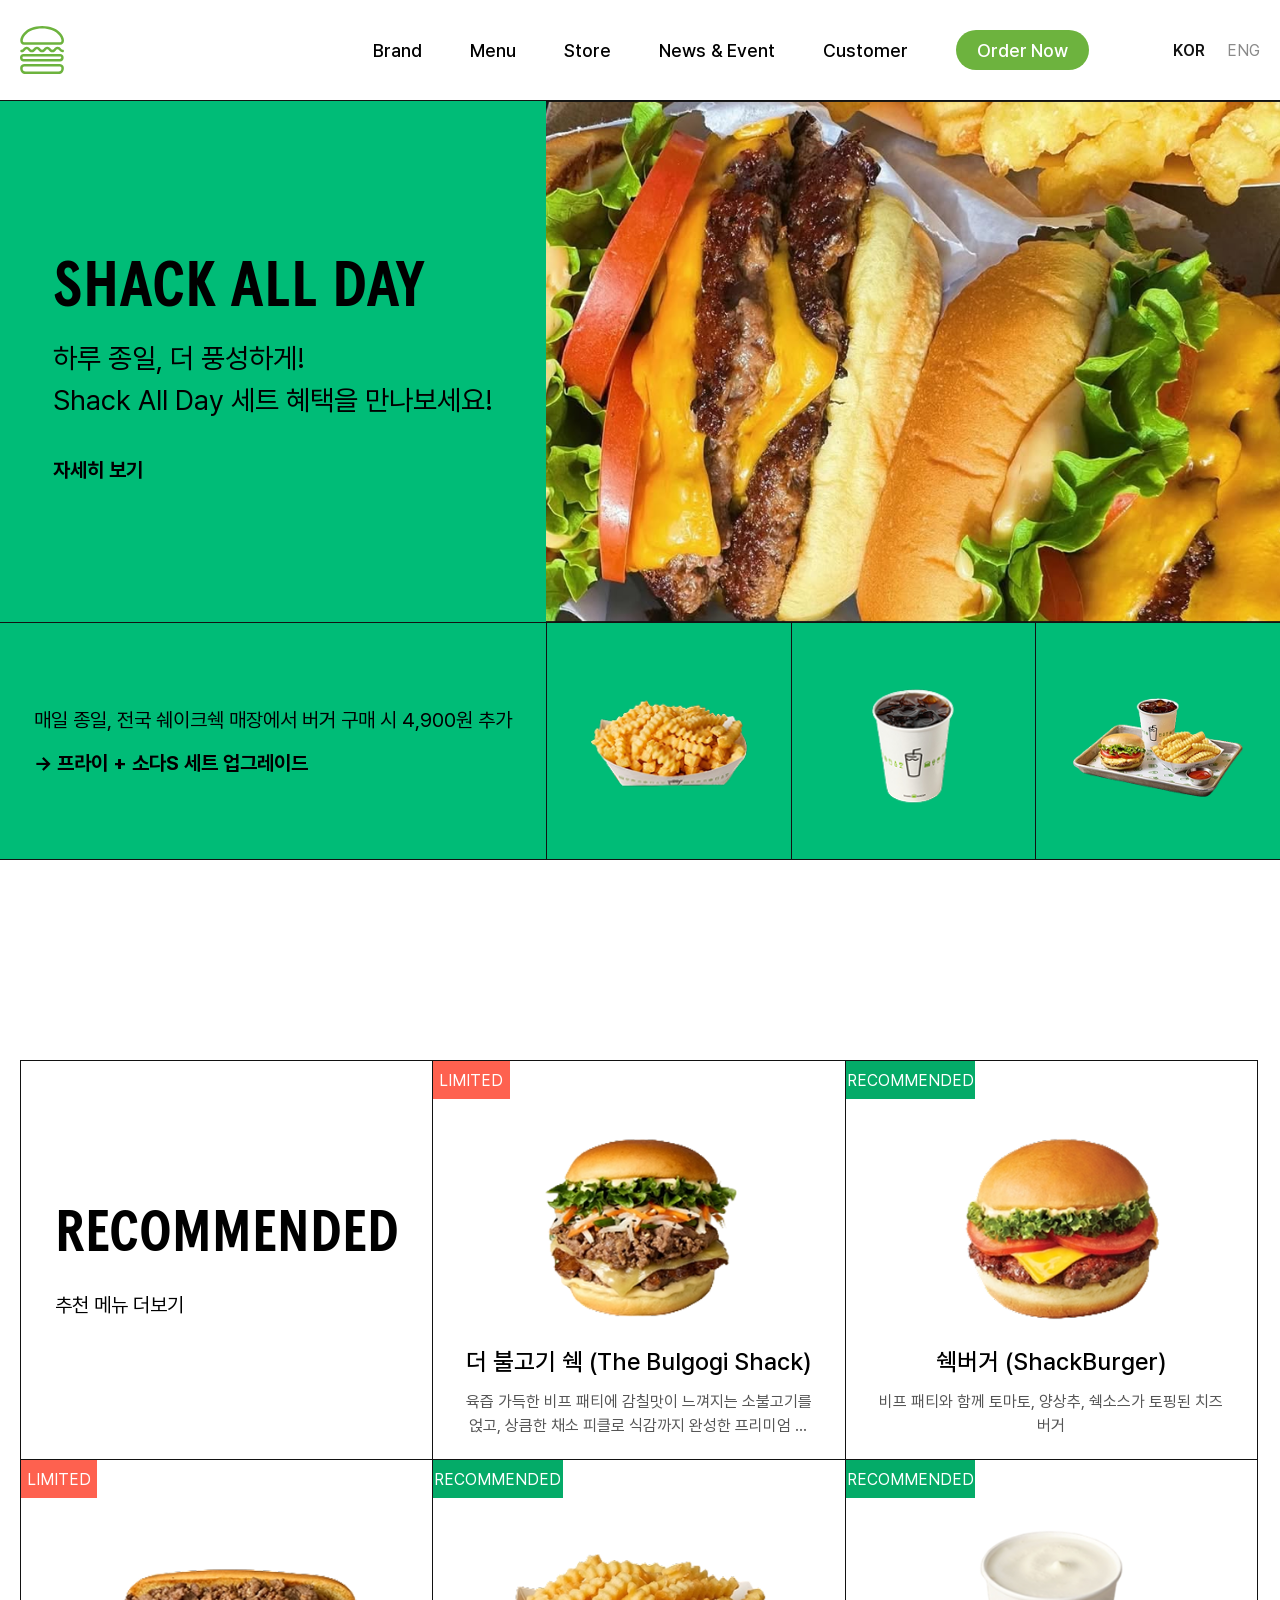
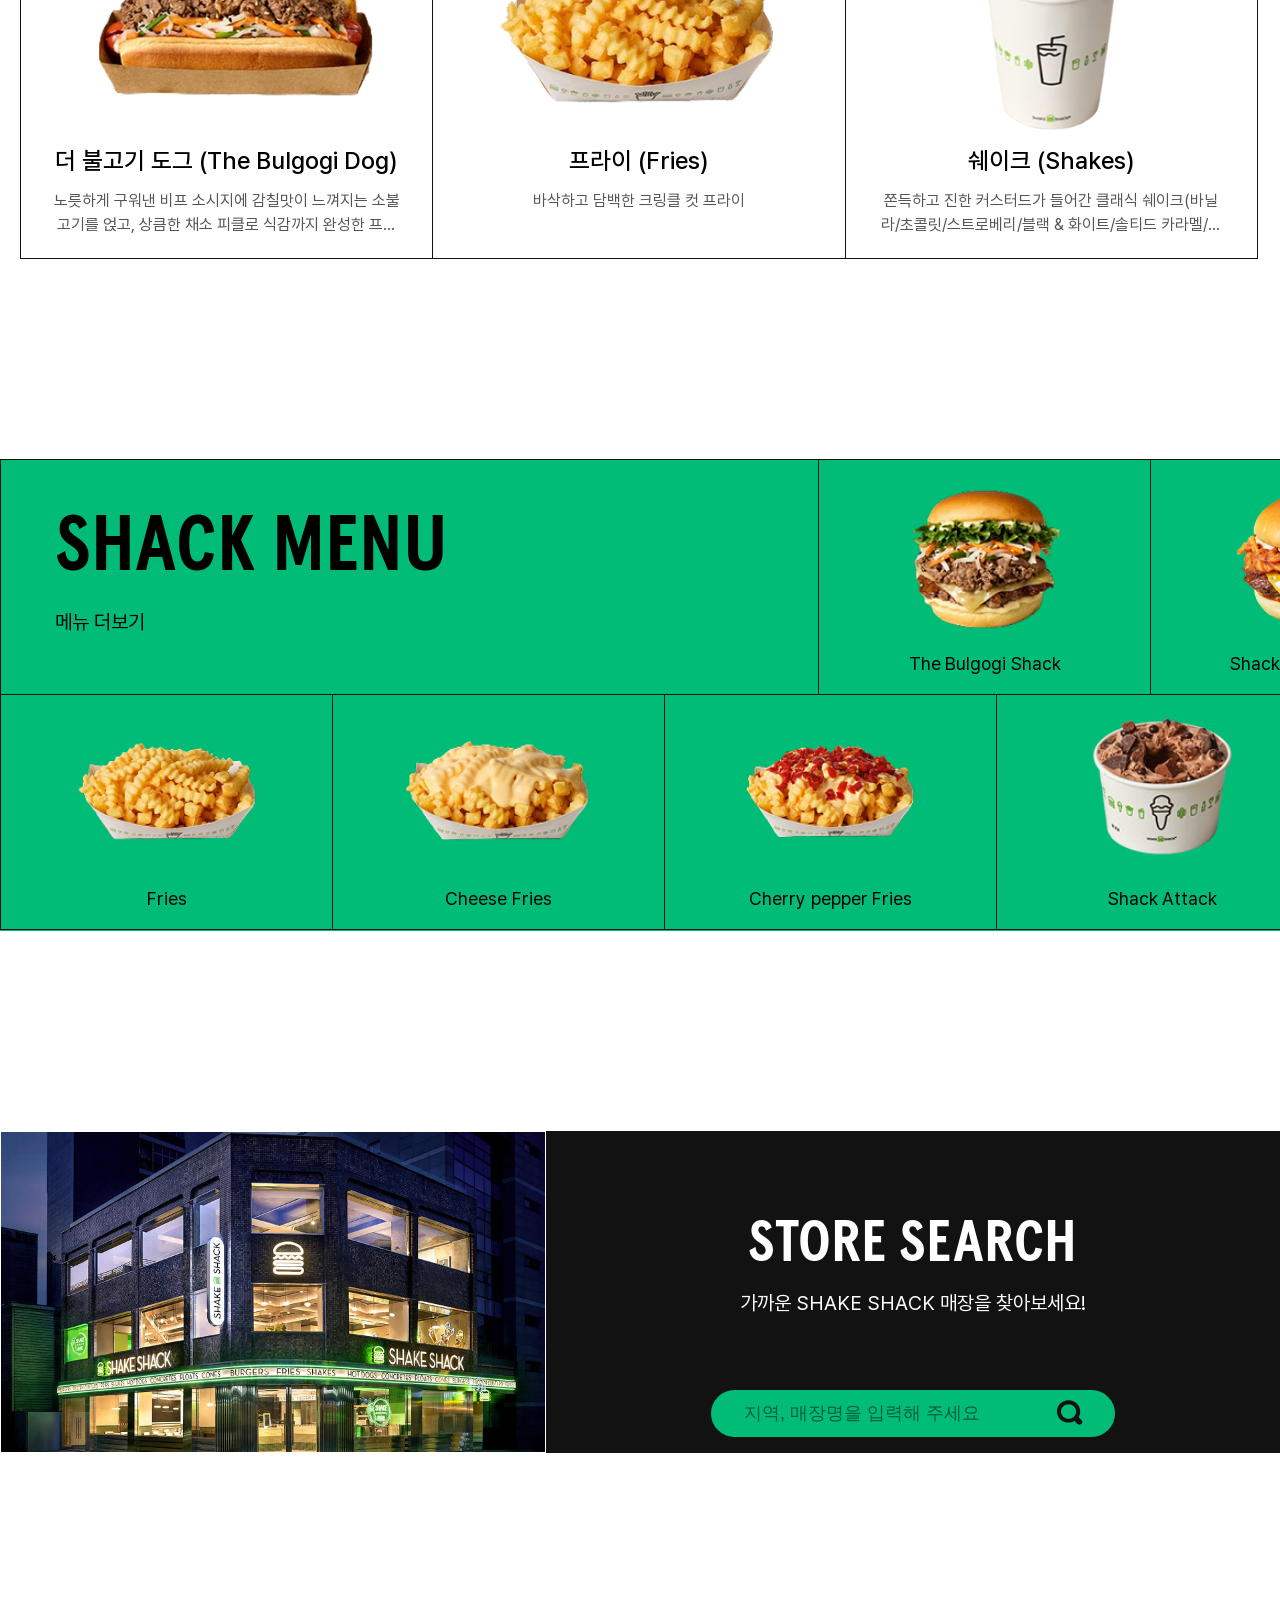
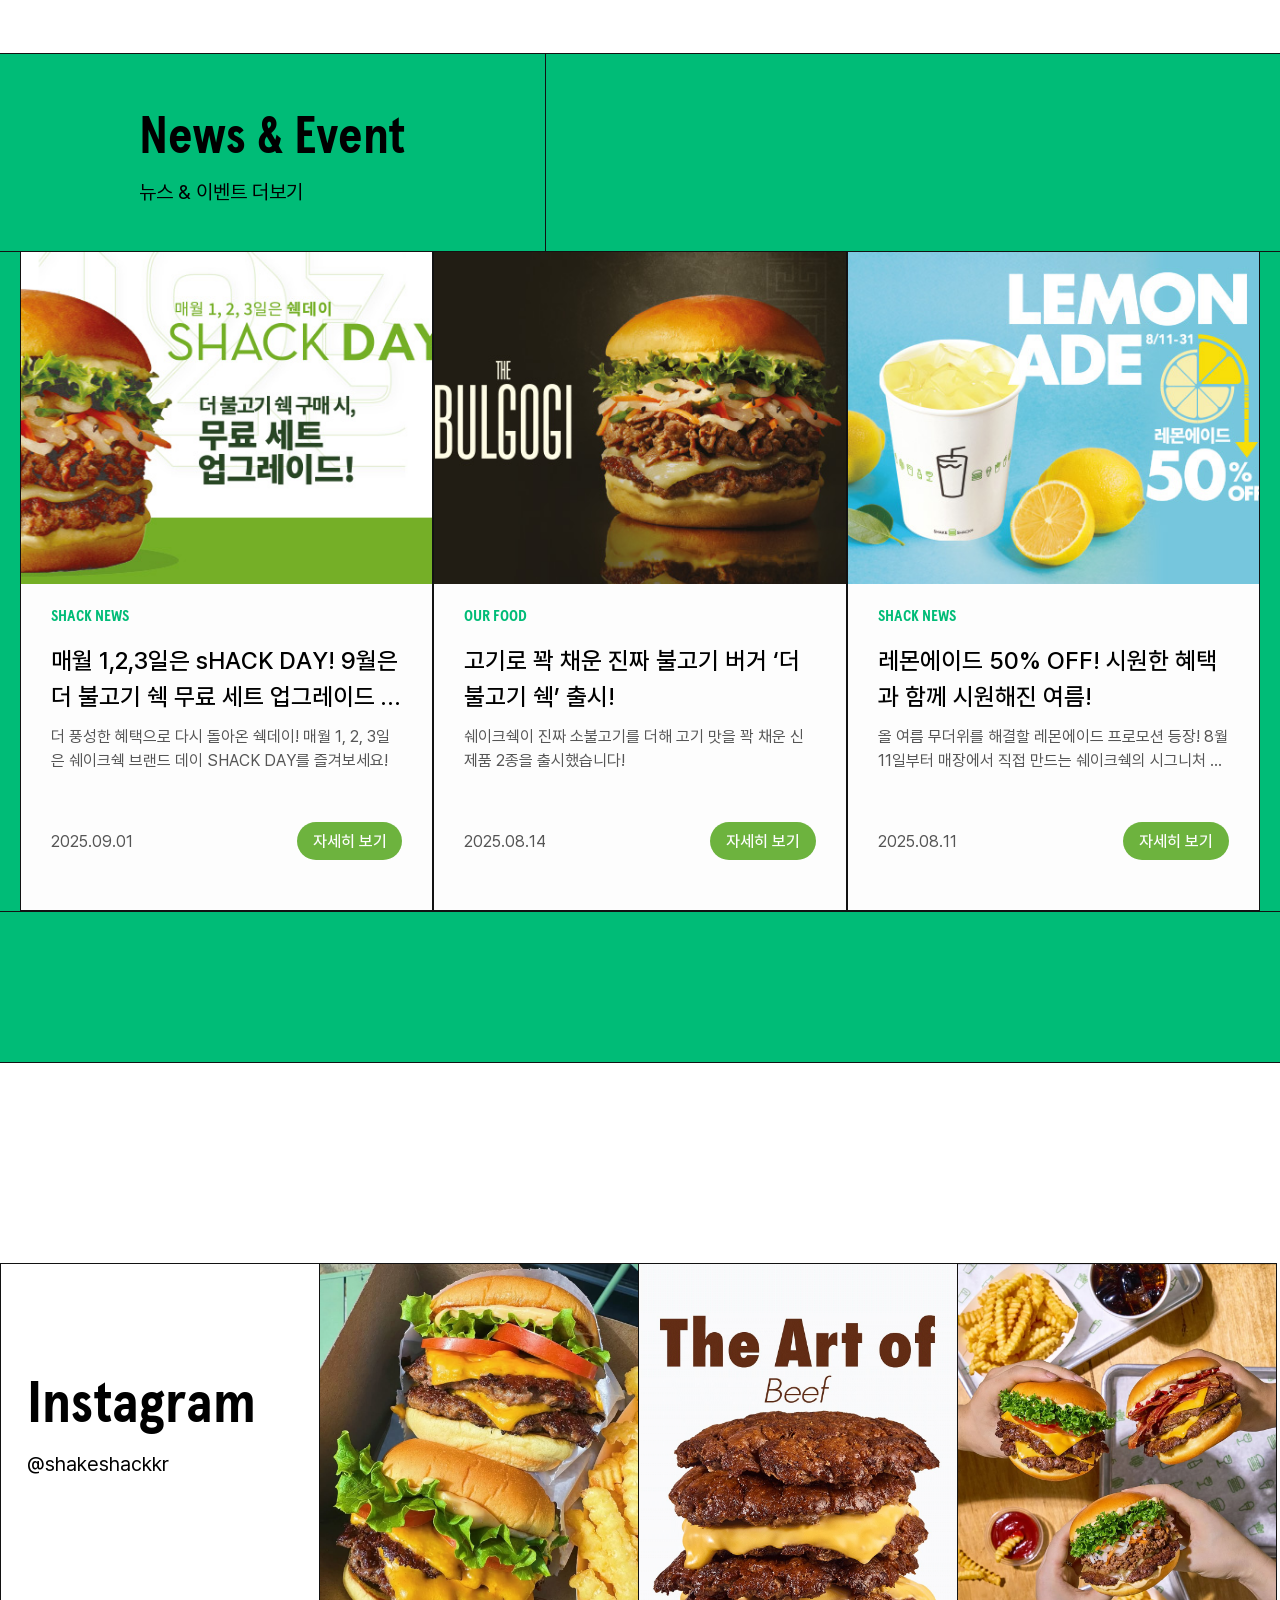
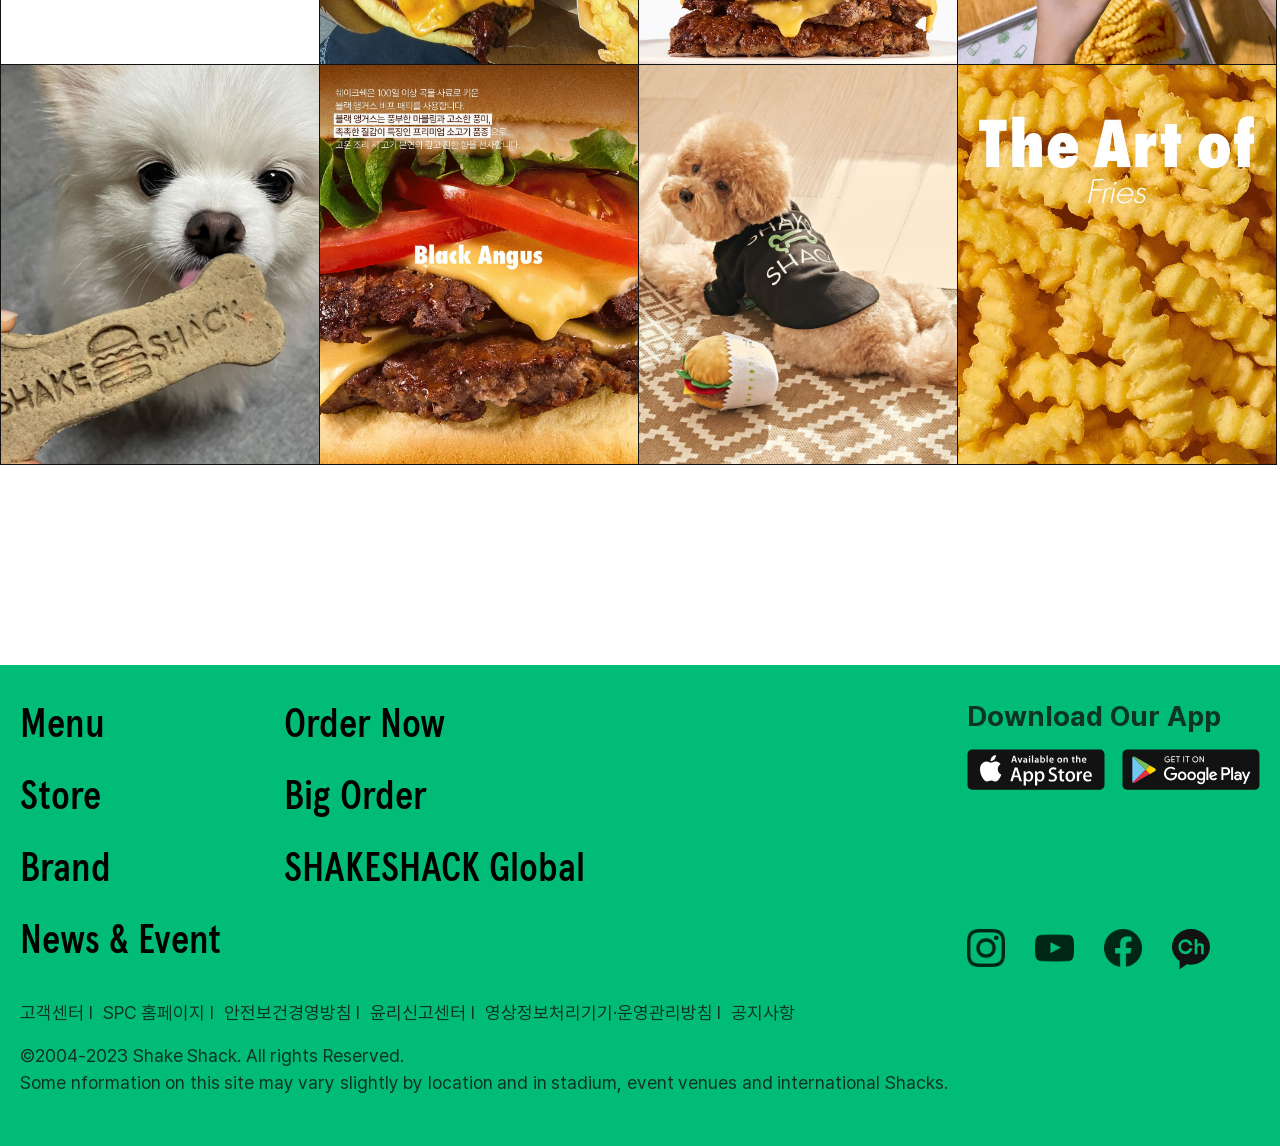
==== index.html @ b1e87eee "a태그 링크주소 연결" ====
<!DOCTYPE html>
<html lang="ko">

<head>
    <meta charset="UTF-8">
    <meta name="viewport" content="width=device-width, initial-scale=1.0">
    <title>SHAKE SHACK</title>
    <link rel="stylesheet" href="css/main.css">
    <script>

    </script>
</head>

<body>
    <div id="fullpage">
        <div class="section" id="section0">
            <div id="wrap">
                <header class="header">
                    <div class="inner">
                        <h1 class="logo">
                            <a href="#"><img src="img/icon/logo.svg" alt="로고"></a>
                        </h1><!-- logo -->

                        <div class="nav">
                            <ul class="gnb">
                                <li><a href="#">Brand</a></li>
                                <li><a href="#">Menu</a></li>
                                <li><a href="#">Store</a></li>
                                <li><a href="#">News & Event</a></li>
                                <li><a href="#">Customer</a></li>
                                <li><a href="#"></a></li>
                            </ul><!-- gnb -->

                            <ul class="lang_wrap">
                                <li><a href="#">KOR</li></a>
                                <li><a href="#">ENG</li></a>
                            </ul><!-- lang_wrap -->
                        </div><!-- nav -->
                    </div><!-- inner -->
                </header><!-- header -->

                <main class="main">
                    <section class="main_visual">

                        <div class="main_vis_wrap_01">
                            <div class="main_vis_text_sec_01">
                                <div class="text_wrap">
                                    <div class="title_text_wrap">
                                        <h2>SHACK ALL DAY</h2>
                                        <p>하루 종일, 더 풍성하게! </br>
                                            Shack All Day 세트 혜택을 만나보세요!</p>
                                    </div><!-- title_text_wrap -->
                                    <a href="#"><p>자세히 보기</p></a>
                                </div><!-- text_wrap -->
                            </div><!-- main_vis_text_sec_01 -->

                            <div class="main_vis_img_sec_01">
                                <img src="img/main_vis.png" alt="메인비주얼img">
                            </div><!-- main_vis_img_sec_01 -->
                        </div><!-- main_vis_wrap_01 -->


                        <div class="main_vis_wrap_02">
                            <div class="main_vis_text_sec_02">
                                <div class="text_wrap">
                                    <p>매일 종일, 전국 쉐이크쉑 매장에서 버거 구매 시 4,900원 추가</p>
                                    <strong>→ 프라이 + 소다S 세트 업그레이드</strong>
                                </div><!-- text_wrap -->
                            </div><!-- main_vis_text_sec_02 -->

                            <div class="main_vis_list">
                                <div class="main_vis_item">
                                    <img src="img/fries.png" alt="메인비주얼_fries">
                                </div><!-- main_vis_item -->
                                <div class="main_vis_item">
                                    <img src="img/soda.png" alt="메인비주얼_soda">
                                </div><!-- main_vis_item -->
                                <div class="main_vis_item">
                                    <img src="img/쉑버거+프라이+소다.png" alt="메인비주얼_쉑버거+프라이+소다">
                                </div><!-- main_vis_item -->
                            </div><!-- main_vis_list -->

                        </div><!-- main_vis_wrap_02 -->
                    </section><!-- main_visual -->


                    <section class="section_rec">
                        <div class="inner">
                            <div class="rec_text">
                                <div class="text_wrap">
                                    <h2>RECOMMENDED</h2>
                                    <a href="#">
                                        <p>추천 메뉴 더보기</p>
                                    </a>
                                </div><!-- text_wrap -->
                            </div><!-- rec-text -->

                            <div class="item">
                                <a href="#">
                                    <div class="inner">
                                        <div class="image">
                                            <div class="badge">
                                                <p>LIMITED</p>
                                            </div><!-- badge -->
                                            <img src="img/더불고기쉑.png" alt="더불고기쉑">
                                        </div><!-- image -->
                                        <div class="text_wrap">
                                            <h3>더 불고기 쉑 (The Bulgogi Shack)</h3>
                                            <p>육즙 가득한 비프 패티에 감칠맛이 느껴지는 소불고기를 얹고, 상큼한 채소 피클로 식감까지 완성한 프리미엄 불고기 버거</p>
                                        </div><!-- text_wrap -->
                                    </div><!-- inner -->
                                </a>
                            </div><!-- item -->

                            <div class="item">
                                <a href="#">
                                    <div class="inner">

                                        <div class="image">
                                            <div class="badge">
                                                <p>RECOMMENDED</p>
                                            </div><!-- badge -->
                                            <img src="img/쉑버거.png" alt="쉑버거">
                                        </div><!-- image -->
                                        <div class="text_wrap">
                                            <h3>쉑버거 (ShackBurger)</h3>
                                            <p>비프 패티와 함께 토마토, 양상추, 쉑소스가 토핑된 치즈버거</p>
                                        </div><!-- text_wrap -->
                                    </div><!-- inner -->
                                </a>
                            </div><!-- item -->

                            <div class="item">
                                <a href="#">
                                    <div class="inner">

                                        <div class="image">
                                            <div class="badge">
                                                <p>LIMITED</p>
                                            </div><!-- badge -->
                                            <img src="img/더불고기도그.png" alt="더불고기도그">
                                        </div><!-- image -->
                                        <div class="text_wrap">
                                            <h3>더 불고기 도그 (The Bulgogi Dog)</h3>
                                            <p>노릇하게 구워낸 비프 소시지에 감칠맛이 느껴지는 소불고기를 얹고, 상큼한 채소 피클로 식감까지 완성한 프리미엄 불고기 도그
                                            </p>
                                        </div><!-- text_wrap -->
                                    </div><!-- inner -->
                                </a>
                            </div><!-- item -->

                            <div class="item">
                                <a href="#">
                                    <div class="inner">

                                        <div class="image">
                                            <div class="badge">
                                                <p>RECOMMENDED</p>
                                            </div><!-- badge -->
                                            <img src="img/프라이.png" alt="프라이">
                                        </div><!-- image -->
                                        <div class="text_wrap">
                                            <h3>프라이 (Fries)</h3>
                                            <p>바삭하고 담백한 크링클 컷 프라이</p>
                                        </div><!-- text_wrap -->
                                    </div><!-- inner -->
                                </a>
                            </div><!-- item -->

                            <div class="item">
                                <a href="#">
                                    <div class="inner">

                                        <div class="image">
                                            <div class="badge">
                                                <p>RECOMMENDED</p>
                                            </div><!-- badge -->
                                            <img src="img/쉐이크.png" alt="쉐이크">
                                        </div><!-- image -->
                                        <div class="text_wrap">
                                            <h3>쉐이크 (Shakes)</h3>
                                            <p>쫀득하고 진한 커스터드가 들어간 클래식 쉐이크(바닐라/초콜릿/스트로베리/블랙 & 화이트/솔티드 카라멜/피넛 버터/커피)
                                            </p>
                                        </div><!-- text_wrap -->
                                    </div><!-- inner -->
                                </a>
                            </div><!-- item -->
                        </div><!-- inner -->
                    </section><!-- section_rec -->

                    <section class="section_menu">
                        <div class="menu-01">
                            <div class="menu_text">
                                <div class="text_wrap">
                                    <h2>SHACK MENU</h2>
                                    <a href="#">
                                        <p>메뉴 더보기</p>
                                    </a>
                                </div><!-- text_wrap -->
                            </div><!-- menu_text -->

                            <div class="item">
                                <a href="#"><img src="img/The Bulgogi Shack.png" alt="The Bulgogi Shack"></a>
                                <p>The Bulgogi Shack</p>
                            </div><!-- item -->

                            <div class="item">
                                <a href=""><img src="img/ShackMeister Burger.png" alt="ShackMeister Burger"></a>
                                <p>ShackMeister Burger</p>
                            </div><!-- item -->

                            <div class="item">
                                <a href=""><img src="img/ShackBurger.png" alt="ShackBurger"></a>
                                <p>ShackBurger</p>
                            </div><!-- item -->

                            <div class="item">
                                <a href=""><img src="img/double bacon shackburger.png"
                                        alt="Double bacon shackburger"></a>
                                <p>Double bacon shackburger</p>
                            </div><!-- item -->

                            <div class="item">
                                <a href=""><img src="img/SmokeShack.png" alt="SmokeShack"></a>
                                <p>SmokeShack</p>
                            </div><!-- item -->

                            <div class="item">
                                <a href=""><img src="img/The Bulgogi Dog.png" alt="The Bulgogi Dog"></a>
                                <p>The Bulgogi Dog</p>
                            </div><!-- item -->
                        </div><!-- menu-01 -->

                        <div class="menu-02">
                            <div class="item">
                                <a href=""><img src="img/Fries-02.png" alt="Fries"></a>
                                <p>Fries</p>
                            </div><!-- item -->

                            <div class="item">
                                <a href=""><img src="img/Cheese Fries.png" alt="Cheese Fries"></a>
                                <p>Cheese Fries</p>
                            </div><!-- item -->

                            <div class="item">
                                <a href=""><img src="img/cherry pepper Fries.png" alt="Cherry pepper Fries"></a>
                                <p>Cherry pepper Fries</p>
                            </div><!-- item -->

                            <div class="item">
                                <a href=""><img src="img/Shack Attack.png" alt="Shack Attack"></a>
                                <p>Shack Attack</p>
                            </div><!-- item -->

                            <div class="item">
                                <a href=""><img src="img/Fly Me to the Shack.png" alt="Fly Me to the Shack"></a>
                                <p>Fly Me to the Shack</p>
                            </div><!-- item -->

                            <div class="item">
                                <a href=""><img src="img/vanilla Shakes.png" alt="Vanilla Shakes"></a>
                                <p>Vanilla Shakes</p>
                            </div><!-- item -->

                            <div class="item">
                                <a href=""><img src="img/Lemonade.png" alt="Lemonade"></a>
                                <p>Lemonade</p>
                            </div><!-- item -->
                        </div><!-- menu-02 -->
                    </section><!-- section_menu -->

                    <section class="section_store">
                        <div class="store_left">
                            <img src="img/store.png" alt="store">
                        </div><!-- store_left -->

                        <div class="store_right">
                            <div class="inner">
                                <div class="text_wrap">
                                    <h2>STORE SEARCH</h2>
                                    <p>가까운 SHAKE SHACK 매장을 찾아보세요!</p>
                                </div><!-- text_wrap -->

                                <form action="">
                                    <div class="search_box">
                                        <!-- <label for="search1"></label> -->
                                        <input type="text" name="search" id="" required placeholder="지역, 매장명을 입력해 주세요">
                                        <a href="#"><img src="img/icon/ic24-search _black.svg" alt="검색"></a>
                                    </div><!-- search_box -->

                            </div><!-- inner -->
                        </div><!-- store_right -->
                    </section><!-- section_store -->


                    <section class="section_event">
                                <div class="gird_wrap01">
                                    <div class="text_sec">
                                        <div class="text_wrap">
                                            <h2>News & Event</h2>
                                            <a href="#"><p>뉴스 & 이벤트 더보기</p></a>
                                        </div><!-- text_wrap -->
                                    </div><!-- text_sec -->
                                    <div class="gird"></div>
                                </div><!-- gird_wrap01 -->

                                <div class="gird_wrap02">
                                    <div class="list">
                                        <div class="item">
                                            <div class="image">
                                                <img src="img/이벤트1.jpg" alt="이벤트1">
                                            </div><!-- image -->
                                            <div class="text">
                                                <div class="inner">
                                                    <div class="text_wrap">
                                                        <div class="sort">
                                                            <strong>SHACK NEWS</strong>
                                                        </div><!-- sort -->
                                                        <div class="title_wrap">
                                                            <h2>매월 1,2,3일은 sHACK DAY! 9월은 더 불고기 쉑 무료 세트 업그레이드 혜택</h2>
                                                            <p>더 풍성한 혜택으로 다시 돌아온 쉑데이! 매월 1, 2, 3일은 쉐이크쉑 브랜드 데이 SHACK DAY를 즐겨보세요!</p>
                                                        </div><!-- title_wrap -->
                                                    </div><!-- text_wrap -->
                                                    <div class="date_wrap">
                                                        <p>2025.09.01</p>
                                                        <div class="button">
                                                            <a href="#">자세히 보기</a>
                                                        </div><!-- button -->
                                                    </div><!-- date_wrap -->
                                                </div><!-- inner -->
                                            </div><!-- text -->
                                        </div><!-- item -->

                                        <div class="item">
                                            <div class="image">
                                                <img src="img/이벤트2.jpg" alt="이벤트2">
                                            </div><!-- image -->
                                            <div class="text">
                                                <div class="inner">
                                                    <div class="text_wrap">
                                                        <div class="sort">
                                                            <strong>OUR FOOD</strong>
                                                        </div><!-- sort -->
                                                        <div class="title_wrap">
                                                            <h2>고기로 꽉 채운 진짜 불고기 버거 ‘더 불고기 쉑’ 출시!</h2>
                                                            <p>쉐이크쉑이 진짜 소불고기를 더해 고기 맛을 꽉 채운 신제품 2종을 출시했습니다!</p>
                                                        </div><!-- title_wrap -->
                                                    </div><!-- text_wrap -->
                                                    <div class="date_wrap">
                                                        <p>2025.08.14</p>
                                                        <div class="button">
                                                            <a href="#">자세히 보기</a>
                                                        </div><!-- button -->
                                                    </div><!-- date_wrap -->
                                                </div><!-- inner -->
                                            </div><!-- text -->
                                        </div><!-- item -->

                                        <div class="item">
                                            <div class="image">
                                                <img src="img/이벤트3.jpg" alt="이벤트3">
                                            </div><!-- image -->
                                            <div class="text">
                                                <div class="inner">
                                                    <div class="text_wrap">
                                                        <div class="sort">
                                                            <strong>SHACK NEWS</strong>
                                                        </div><!-- sort -->
                                                        <div class="title_wrap">
                                                            <h2>레몬에이드 50% OFF! 시원한 혜택과 함께 시원해진 여름!</h2>
                                                            <p>올 여름 무더위를 해결할 레몬에이드 프로모션 등장! 8월 11일부터 매장에서 직접 만드는 쉐이크쉑의 시그니처 레몬에이드를
                                                                50% 할인된 가격으로 만나보세요. 이번 여름은 쾌적한 쉐이크쉑</p>
                                                        </div><!-- title_wrap -->
                                                    </div><!-- text_wrap -->
                                                    <div class="date_wrap">
                                                        <p>2025.08.11</p>
                                                        <div class="button">
                                                            <a href="#">자세히 보기</a>
                                                        </div><!-- button -->
                                                    </div><!-- date_wrap -->
                                                </div><!-- inner -->
                                            </div><!-- text -->
                                        </div><!-- item -->
                                    </div><!-- list -->
                                </div><!-- gird_wrap02 -->

                                <div class="gird_wrap03"></div>
                    </section><!-- section_event -->


                    <section class="section_insta">
                        <div class="inner">
                            <div class="insta_text">
                                <div class="text_wrap">
                                    <h2>Instagram</h2>
                                    <a href="https://www.instagram.com/shakeshackkr/"><p>@shakeshackkr</p></a>
                                </div><!-- text_wrap -->
                            </div><!-- insta_text -->

                            <div class="image">
                                <img src="img/인스타1.jpg" alt="인스타1">
                            </div><!-- image -->
                            <div class="image">
                                <img src="img/인스타4.jpg" alt="인스타2">
                            </div><!-- image -->
                            <div class="image">
                                <img src="img/인스타3.jpg" alt="인스타3">
                            </div><!-- image -->
                            <div class="image">
                                <img src="img/인스타7.jpg" alt="인스타4">
                            </div><!-- image -->
                            <div class="image">
                                <img src="img/인스타5.jpg" alt="인스타5">
                            </div><!-- image -->
                            <div class="image">
                                <img src="img/인스타8.jpg" alt="인스타7">
                            </div><!-- image -->
                            <div class="image">
                                <img src="img/인스타2.jpg" alt="인스타8">
                            </div><!-- image -->

                        </div><!-- inner -->
                    </section><!-- section_insta -->
                </main><!-- main -->


                <footer class="footer">
                    <div class="inner">
                        <div class="footer_01">
                            <div class="nav_wrap">
                                <ul class="nav_01">
                                    <li><a href="#">Menu</a></li>
                                    <li><a href="#">Store</a></li>
                                    <li><a href="#">Brand</a></li>
                                    <li><a href="#">News & Event</a></li>
                                </ul><!-- nav_01 -->

                                <ul class="nav_02">
                                    <li><a href="#">Order Now</a></li>
                                    <li><a href="#">Big Order</a></li>
                                    <li><a href="#">SHAKESHACK Global</a></li>
                                </ul><!-- nav_02 -->
                            </div><!-- nav_wrap -->

                            <div class="right_wrap">
                                <div class="download_wrap">
                                    <p>Download Our App</p>
                                    <div class="icon_wrap">
                                        <a href="https://api.happypointcard.com/page/happy-story/happy-story-view.spc?idx=2477&share=Y"><img src="img/icon/app_appstore.svg" alt="애플app다운로드"></a>
                                        <a href="https://api.happypointcard.com/page/happy-story/happy-story-view.spc?idx=2477&share=Y"><img src="img/icon/app_googleplay .svg" alt="구글app다운로드"></a>
                                    </div><!-- icon_wrap -->
                                </div><!-- download_wrap -->

                                <ul class="sns">
                                    <li><a href="https://www.instagram.com/shakeshackkr/"><img src="img/icon/Instagram.png" alt="인스타그램"></a></li>
                                    <li><a href="https://www.youtube.com/channel/UCw86ggEkvY8_RXpvCFjNS6g"><img src="img/icon/YouTube.png" alt="유튜브"></a></li>
                                    <li><a href="https://www.facebook.com/shakeshackkorea"><img src="img/icon/Facebook.png" alt="페이스북"></a></li>
                                    <li><a href="https://pf.kakao.com/_xdlBDj"><img src="img/icon/kakao.svg" alt="카카오채널"></a></li>
                                </ul><!-- sns -->
                            </div><!-- right_wrap -->
                        </div><!-- footer_01 -->

                        <!-- 가상요소 선택자 밑줄 -->

                        <div class="footer_02">
                            <ul class="info_wrap">
                                <li><a href="#">고객센터 I</a></li>
                                <li><a href="#">SPC 홈페이지 I</a></li>
                                <li><a href="#">안전보건경영방침 I</a></li>
                                <li><a href="#">윤리신고센터 I</a></li>
                                <li><a href="#">영상정보처리기기·운영관리방침 I</a></li>
                                <li><a href="#">공지사항</a></li>
                            </ul><!-- info_wrap -->

                            <div class="copyright">
                                <p>©2004-2023 Shake Shack. All rights Reserved.</p>
                                <p>Some nformation on this site may vary slightly by location and in stadium, event
                                    venues and international Shacks.</p>
                            </div><!-- copyright -->
                        </div><!-- footer_02 -->
                    </div><!-- inner -->
                </footer><!-- footer -->

            </div><!-- wrap -->


        </div><!-- section fp-auto-height-responsive -->
    </div><!-- fullpage -->




</body>

</html>
---- css/main.css ----
@charset "utf-8";
@import url('reset.css');
@import url('common.css');
/* 웹폰트 */
@import url('../font/apercu-condensed-pro/stylesheet.css');
@import url('../font/Pretendard/stylesheet.css');


.header {
    width: 100%;
    height: 100px;
}

.header .inner {
    height: 100%;
    display: flex;
    justify-content: space-between;
    align-items: center;
}

.header .inner .logo {
    height: 48px;
    /* w나 h값 1개만 준다 */
}

.header .inner .logo a {
    height: 100%;
    display: block;
    /* 이미지보다 a크기가 작고 아래로 내려와있어서 맞춰주는 작업 */
}

.header .inner .logo a img {
    height: 100%;
    /* 로고,아이콘에는 object-fit사용x, 가로or세로 크기만 부여 */
}

.header .inner .nav {
    display: flex;
    align-items: center;

}

.header .inner .nav .gnb {
    display: flex;
    align-items: center;
    font-size: 18px;
    font-weight: 500;
    margin-right: 60px;
    /* gap: 48px; gap대신 아래 li에서 padding으로 간격띄워줌 */
}

.header .inner .nav .gnb li {
    white-space: nowrap;
    display: block;
    line-height: 100px;
    padding: 0 24px;
}

.header .inner .nav .gnb li:hover {
    color: #6DB33E;
    font-weight: 600;
}

.header .inner .nav .gnb li:nth-child(6) {
    width: 133px;
    height: 40px;
    line-height: 100px;
    border-radius: 50px;
    background-color: #6DB33E;
    color: #FFFFFF;
    display: flex;
    align-items: center;
    justify-content: center;
    margin: 0 24px;
}

.header .inner .nav .gnb li:nth-child(6)::before {
    content: "Order Now";
}

.header .inner .nav .gnb li:nth-child(6):hover {
    background-color: #FFFFFF;
    border: 1px solid #6db33e;
    color: #6DB33E;
    text-align: center;
}

/* hover했을때 텍스트 */
.header .inner .nav .gnb li:nth-child(6):hover::before {
    content: "주문하기";
}


.header .inner .nav .gnb li a {
    display: block;
    line-height: 100px;
    /* 커서영역을 넓히기위해서 라인하이트를 줌 */
}

.header .inner .nav .lang_wrap {
    display: flex;
    gap: 22px;
}

.header .inner .nav .lang_wrap li:nth-child(1) {
    font-size: 16px;
    line-height: 24px;
    font-weight: 600;
    color: #121212;
}

.header .inner .nav .lang_wrap li:nth-child(1):hover {}

.header .inner .nav .lang_wrap li:nth-child(2) {
    font-weight: 300;
    color: #8a8a8a;
}

.header .inner .nav .lang_wrap li:nth-child(2):hover {
    font-weight: 600;
    color: #121212;
}

.header .inner .nav .lang_wrap li:nth-child(2):hover li:nth-child(1) {
    font-weight: 300;
    color: #8a8a8a;
}

.header .inner .nav .lang_wrap li a {
    display: block;
    line-height: 100px;
    /* 커서영역을 넓히기위해서 라인하이트를 줌 */
}




/* main */
.main_visual {
    width: 100%;
    background-color: var(--main-color);
    margin-bottom: 200px;
    border: solid 1px #121212;
    border-left: 0;
    border-right: 0;
}

.main_visual .main_vis_wrap_01 {
    width: 100%;
    height: 522px;
    display: flex;
    border-bottom: 1px solid #121212;
}

.main_visual .main_vis_wrap_01 .main_vis_text_sec_01 {
    width: 42.65%;
    /* 819/1920*100 */
    height: 100%;
    display: flex;
    align-items: center;
}

.main_visual .main_vis_wrap_01 .main_vis_text_sec_01 .text_wrap {
    margin: 0 auto;
}

.main_visual .main_vis_wrap_01 .main_vis_text_sec_01 .text_wrap .title_text_wrap h2 {
    font-family: 'Apercu-Condensed-Pro';
    font-size: 64px;
    font-weight: 700;
    line-height: 96px;
}

.main_visual .main_vis_wrap_01 .main_vis_text_sec_01 .text_wrap .title_text_wrap p {
    font-size: 28px;
    font-weight: 400;
    line-height: 42px;
    margin-bottom: 34px;
}

.main_visual .main_vis_wrap_01 .main_vis_text_sec_01 p {
    font-size: 20px;
    font-weight: 700;
    line-height: 30px;
}



.main_visual .main_vis_wrap_01 .main_vis_img_sec_01 {
    width: calc(100% - 42.65%);
    height: 100%;
}

.main_visual .main_vis_wrap_01 .main_vis_img_sec_01 img {
    width: 100%;
    height: 100%;
    object-fit: cover;
}

.main_visual .main_vis_wrap_02 {
    width: 100%;
    height: 236px;
    display: flex;
}

.main_visual .main_vis_wrap_02 .main_vis_text_sec_02 {
    width: 42.65%;
    /* 819/1920*100 */
    height: 100%;
    display: flex;
    align-items: center;

}

.main_visual .main_vis_wrap_02 .main_vis_text_sec_02 .text_wrap {
    margin: 0 auto;
}

.main_visual .main_vis_wrap_02 .main_vis_text_sec_02 .text_wrap p {
    font-size: 20px;
    font-weight: 400;
    line-height: 30px;
    margin-bottom: 12px;
}

.main_visual .main_vis_wrap_02 .main_vis_text_sec_02 .text_wrap strong {
    font-size: 20px;
    line-height: 30px;
}

.main_visual .main_vis_wrap_02 .main_vis_list {
    width: calc(100% - 42.65%);
    height: 100%;
    display: flex;
}

.main_visual .main_vis_wrap_02 .main_vis_list .main_vis_item {
    width: 33.33%;
    /* 367/1101*100 */
    display: flex;
    justify-content: center;
    align-items: center;
    border-left: 1px solid #121212;
}

.main_visual .main_vis_wrap_02 .main_vis_list .main_vis_item img {
    width: 70%;
    height: 70%;
    object-fit: contain;
}



.section_rec {
    margin-bottom: 200px;
}

.section_rec .inner {
    display: flex;
    flex-wrap: wrap;
}

.section_rec .inner .rec_text {
    width: 33.33%;
    /* 480/1440*100 */
    border: 1px solid #121212;
    margin: 0 0 -1px 0;

}

.section_rec .inner .rec_text .text_wrap {
    padding: var(--padding-rec);
}

.section_rec .inner .rec_text .text_wrap h2 {
    font-size: var(--fontSize-rec);
    line-height: var(--lineHeight-rec);
    margin-bottom: 12px;
}

.section_rec .inner .rec_text .text_wrap p {
    font-size: 20px;
    font-weight: 400;
    line-height: 30px;
    letter-spacing: -2.5%;
}

.section_rec .inner .item {
    width: 33.33%;
    border: 1px solid #121212;
}

.section_rec .inner .item:hover {
    background-color: rgb(80, 200, 120);
}

/* item에 hover했을때 img만 기울어짐 */
.section_rec .inner .item:hover img {
    transform: scale3d(1, 1, 1) rotateX(0deg) rotateY(0deg) rotateZ(-3deg) skew(0deg, 0deg);
}

.section_rec .inner .item:nth-child(1) {
    margin: 0 -1px;
}

.section_rec .inner .item:nth-child(2) {
    margin: 0 -1px -1px -1px;
}

.section_rec .inner .item:nth-child(3) {
    margin: 0 0 -1px 0;
}

.section_rec .inner .item:nth-child(5) {
    margin: 0 -1px;
}

.section_rec .inner .item a {
    width: 100%;
}

.section_rec .inner .item a .inner {
    /* background-color: blanchedalmond; */
    padding: 0 0 22px 0;
}

.section_rec .inner .item a .inner .image {
    width: 100%;
}

.section_rec .inner .item a .inner .image .badge {
    height: var(--badge-height);
    font-size: var(--badge-fontSize);
    font-weight: var(--badge-fontWeight);
    line-height: var(--badge-lineHeight);
    letter-spacing: var(--badge-letterSpacing);
    color: var(--badge-textColor);
    display: flex;
    justify-content: center;
    align-items: center;
    margin-bottom: 1px;
}

/* recommended_badge */
.section_rec .inner .item:nth-child(2) a .inner .image .badge {
    width: var(--redbadge-width);
    background-color: var(--redbadge-color);
}

.section_rec .inner .item:nth-child(3) a .inner .image .badge {
    width: var(--grnbadge-width);
    background-color: var(--grnbadge-color);
}

.section_rec .inner .item:nth-child(4) a .inner .image .badge {
    width: var(--redbadge-width);
    background-color: var(--redbadge-color);
}

.section_rec .inner .item:nth-child(5) a .inner .image .badge {
    width: var(--grnbadge-width);
    background-color: var(--grnbadge-color);
}

.section_rec .inner .item:nth-child(6) a .inner .image .badge {
    width: var(--grnbadge-width);
    background-color: var(--grnbadge-color);
}

.section_rec .inner .item a .inner .image .badge p {}

.section_rec .inner .item a .inner .image img {
    width: 100%;
    object-fit: cover;
}

.section_rec .inner .item a .inner .image img:hover {}



.section_rec .inner .item a .inner .text_wrap {
    width: 100%;
    padding: 0 30px;
    text-align: center;
}

.section_rec .inner .item a .inner .text_wrap h3 {
    font-family: 'Pretendard';
    font-size: 24px;
    font-weight: 500;
    line-height: 36px;
    letter-spacing: -2.5%;
    margin-bottom: 10px;
}

.section_rec .inner .item a .inner .text_wrap p {
    color: #555555;
    font-size: 16px;
    font-weight: 400;
    line-height: 24px;
    letter-spacing: -2.5%;
    display: -webkit-box;
    /* 말줄임표 */
    -webkit-box-orient: vertical;
    -webkit-line-clamp: 2;
    overflow: hidden;
}


/* section_menu */

.section_menu {
    width: 100%;
    /* max-width: 1920px; */
    /* 피그마 디자인 기준 */
    height: 472px;
    /* 고정높이 */
    margin: 0 auto;
    overflow: hidden;
    position: relative;
    background-color: #00BC77;
    margin-bottom: 200px;
}

.section_menu .menu-01 {
    width: 2817px;
    /* 원본 전체 길이 (피그마 값) */
    height: 236px;
    display: flex;
}

.section_menu .menu-01 .menu_text {
    width: 819px;
    /* 고정 */
    height: 236px;
    flex-shrink: 0;
    /* 줄어들지 않게 */
    border: 1px solid #121212;
    z-index: 9999;
    background-color: #00BC77;

}

.section_menu .menu-01 .menu_text .text_wrap {
    font-size: var(--fontSize-menu);
    line-height: var(--lineHeight-menu);
    padding: var(--padding-menu);
    /* 수직정렬? */
}

.section_menu .menu-01 .menu_text .text_wrap h2 {}

.section_menu .menu-01 .menu_text .text_wrap h2 a {}

.section_menu .menu-01 .menu_text .text_wrap h2 a p {}

.section_menu .menu-01 .item {
    width: 333px;
    /* 원본 사이즈 그대로 */
    height: 236px;
    flex-shrink: 0;
    border: 1px solid #121212;
    margin: 0 0 0 -1px;
    animation: slide1 10s linear infinite;
}

.section_menu .menu-01 .item img {
    width: 100%;
    height: 80%;
    /* 텍스트가 item 영역밖으로 벗어나므로 */
    object-fit: contain;
}

.section_menu .menu-01 .item p {
    font-family: 'Pretendard';
    font-size: 18px;
    font-weight: 400;
    line-height: 28px;
    letter-spacing: -2.5%;
    white-space: nowrap;
    text-align: center;
}

.menu-02 {
    width: 2331px;
    /* 원본 전체 길이 (피그마 값) */
    height: 236px;
    display: flex;
    animation: slide2 4.5s linear infinite;
}

.menu-02 .item {
    width: 333px;
    /* 원본 사이즈 그대로 */
    height: 236px;
    flex-shrink: 0;
    border: 1px solid #121212;
    overflow: hidden;
    margin: -1px -1px 0 0;
}

.menu-02 .item img {
    width: 100%;
    height: 80%;
    /* 텍스트가 item 영역밖으로 벗어나므로 */
    object-fit: contain;
}

.menu-02 .item p {
    font-size: 18px;
    font-weight: 400;
    line-height: 28px;
    letter-spacing: -2.5%;
    white-space: nowrap;
    text-align: center;
}

/* 애니메이션1  2817 - 1920 = 897px 만큼 왼쪽으로 이동 */
@keyframes slide1 {
    0% {
        transform: translateX(0);
    }

    100% {
        transform: translateX(-897px);
    }
}

/* 애니메이션2  2331 - 1920 = 411px 만큼 왼쪽으로 이동 */
@keyframes slide2 {
    0% {
        transform: translateX(0);
    }

    100% {
        transform: translateX(-411px);
    }
}

.section_store {
    display: flex;
    /* height: 480px; h값을 설정하지않고 하위값에 h:100%해야 이미지 비율이 맞게 확대축소됨*/
    margin-bottom: 200px;
}

.section_store .store_left {
    width: 42.65%;
}

.section_store .store_left img {
    width: 100%;
    height: 100%;
    object-fit: cover;
    border: 1px solid #FFFFFF;
    border: 0 0 1px 0;
}

.section_store .store_right {
    width: 57.34%;
    background-color: #121212;
}

.section_store .store_right .inner {
    text-align: center;
}

.section_store .store_right .inner .text_wrap {
    font-size: var(--fontSize-rec);
    line-height: var(--lineHeight-rec);
    padding: 70px 0 0 0px;
    color: #FFFFFF;
    margin-bottom: 72px;
}

.section_store .store_right .inner .text_wrap h2 {}

.section_store .store_right .inner .text_wrap p {
    font-size: 20px;
    font-weight: 400;
    line-height: 30px;
    letter-spacing: -2.5%;
}

.search_box {
    width: 55%;
    margin: 0 auto;
    padding: 10px 32px;
    display: flex;
    justify-content: space-between;
    background-color: var(--main-color);
    border-radius: 50px;
}

.search_box input[type="text"] {
    width: 100%;
    border: 0;
    background-color: inherit;
    font-size: 18px;
    font-weight: 400;
}

.search_box input:focus {
    outline: none;
    border: 0;
}

.search_box img a {
    width: 100%;
}

.search_box img {
    width: 100%;
}


/* section_event */

.section_event {
    width: 100%;
    background-color: var(--main-color);
    margin-bottom: 200px;
    border: solid 1px #121212;
    border-left: 0;
    border-right: 0;
}

.section_event .gird_wrap01 {
    width: 100%;
    height: 198px;
    display: flex;
    border-bottom: 1px solid #121212;
}

.section_event .gird_wrap01 .text_sec {
    width: 42.65%;
    /* 819/1920*100 */
    height: 100%;
    display: flex;
    align-items: center;
    border-right: 1px solid #121212;
}

.section_event .gird_wrap01 .text_sec .text_wrap {
    margin: 0 auto;
}

.section_event .gird_wrap01 .text_sec .text_wrap h2 {
    font-size: 52px;
    font-weight: 700;
    line-height: 78px;
}

.section_event .gird_wrap01 .text_sec .text_wrap p {}

.section_event .gird_wrap01 .gird {}

.section_event .gird_wrap02 {
    height: 660px;
    border-bottom: 1px solid #121212;
}

.section_event .gird_wrap02 .list {
    height: 100%;
    display: flex;
}

.section_event .gird_wrap02 .list .item {
    width: 33.33%;
    height: 100%;
    border: 1px solid #121212;
    border-top: 0;

}

.section_event .gird_wrap02 .list .item .image {
    width: 100%;
    height: 332px;
}

.section_event .gird_wrap02 .list .item .image img {
    width: 100%;
    height: 100%;
    object-fit: cover;
}

.section_event .gird_wrap02 .list .item .text {
    height: 326px;
    padding: 20px 30px 60px 30px;
    background-color: #FDFDFD;
}

.section_event .gird_wrap02 .list .item .text .inner {}

.section_event .gird_wrap02 .list .item .text .inner .text_wrap {
    margin-bottom: 50px;
}

.section_event .gird_wrap02 .list .item .text .inner .text_wrap .sort {
    font-family: 'Apercu-Condensed-Pro';
    font-size: 16px;
    font-weight: 700;
    line-height: 24px;
    color: var(--main-color);
    margin-bottom: 14px;
}

.section_event .gird_wrap02 .list .item .text .inner .text_wrap .sort strong {}

.section_event .gird_wrap02 .list .item .text .inner .text_wrap .title_wrap {
    margin-bottom: 14px;
    -webkit-box-orient: vertical;
}

.section_event .gird_wrap02 .list .item .text .inner .text_wrap .title_wrap h2 {
    font-family: 'Pretendard';
    font-size: 24px;
    font-weight: 500;
    line-height: 36px;
    letter-spacing: -2.5%;
    margin-bottom: 10px;

    overflow: hidden;
    text-overflow: ellipsis;
    display: -webkit-box;
    -webkit-line-clamp: 2;
    -webkit-box-orient: vertical;
}

.section_event .gird_wrap02 .list .item .text .inner .text_wrap .title_wrap p {
    font-size: 16px;
    font-weight: 400;
    line-height: 24px;
    letter-spacing: -2.5%;
    color: #555555;
    overflow: hidden;
    /* 2줄까지 말줄임표시 */
    text-overflow: ellipsis;
    display: -webkit-box;
    -webkit-line-clamp: 2;
    -webkit-box-orient: vertical;
}

.section_event .gird_wrap02 .list .item .text .inner .date_wrap {
    width: 100%;
    display: flex;
    justify-content: space-between;
    align-items: center;
}

.section_event .gird_wrap02 .list .item .text .inner .date_wrap p {
    font-size: 16px;
    font-weight: 400;
    line-height: 24px;
    letter-spacing: -2.5%;
    color: #555555;
}

.section_event .gird_wrap02 .list .item .text .inner .date_wrap .button {
    width: 30%;
    height: 38px;

    background-color: #6DB33E;
    border-radius: 50px;
    color: #FDFDFD;

    display: flex;
    justify-content: center;
    align-items: center;
    font-size: 16px;
    font-weight: 500;
    line-height: 24px;
}

.section_event .gird_wrap02 .list .item .text .inner .date_wrap .button a {
    width: 100%;
    height: 100%;
    text-align: center;
    line-height: 38px;
}

.section_event .gird_wrap03 {
    width: 100%;
    height: 150px;
}




/* section_insta */
.section_insta {
    margin-bottom: 200px;
}

.section_insta .inner {
    width: 100%;
    display: flex;
    flex-wrap: wrap;
}

.section_insta .inner .insta_text {
    width: 25%;
    border: 1px solid #121212;
    padding: 98px 26px;
    font-size: var(--fontSize-insta);
    line-height: var(--lineHeight-insta);
}

.section_insta .inner .insta_text .text_wrap {}

.section_insta .inner .insta_text .text_wrap h2 {}

.section_insta .inner .insta_text .text_wrap p {}

.section_insta .inner .image {
    width: 25%;
    border: 1px solid #121212;
    margin: 0 0 0 -1px;
}

.section_insta .inner .image:nth-child(5) {
    margin: -1px 0 0 0px;
}

.section_insta .inner .image:nth-child(6) {
    margin: -1px 0px 0 -1px;
}

.section_insta .inner .image:nth-child(7) {
    margin: -1px -1px 0 -1px;
}

.section_insta .inner .image:nth-child(8) {
    margin: -1px 0 0 0px;
}

.section_insta .inner .image img {
    width: 100%;
    height: 100%;
    object-fit: cover;
}


/* footer */
.footer {
    width: 100%;
    background-color: var(--main-color);
}

.footer .inner {
    padding: 30px 0 50px 0;
}

.footer .inner .footer_01 {
    width: 100%;
    height: 276px;
    display: flex;
    justify-content: space-between;
    margin-bottom: 28px;
}

.footer .inner .footer_01 .nav_wrap {
    width: 45.55%;
    /* 656/1440*100 */
    height: 100%;
    display: flex;
    justify-content: space-between;
}

.footer .inner .footer_01 .nav_wrap .nav_01 {
    display: flex; /* gap을 주기위해 block태그-> dispaly:flex */
    flex-direction: column;
    gap: 12px;
}

.footer .inner .footer_01 .nav_wrap .nav_01 li {
}

.footer .inner .footer_01 .nav_wrap .nav_01 li a {}

.footer .inner .footer_01 .nav_wrap .nav_02 {
    display: flex;
    flex-direction: column;
    gap: 12px;
}

.footer .inner .footer_01 .nav_wrap .nav_02 li {}

.footer .inner .footer_01 .nav_wrap .nav_02 li a {}

.footer .inner .footer_01 .right_wrap {
    width: 23.61%;
    height: 100%;
    display: flex;
    flex-direction: column;
    justify-content: space-between;
}

.footer .inner .footer_01 .right_wrap .download_wrap {
    width: 100%;
}

.footer .inner .footer_01 .right_wrap .download_wrap p {
    font-size: 28px;
    font-weight: 700;
    line-height: 42px;
    letter-spacing: -2.5%;
    color: rgb(18, 18, 18, 0.8);
    margin-bottom: 12px;
}

.footer .inner .footer_01 .right_wrap .download_wrap .icon_wrap {
    width: 100%;
    display: flex;
    justify-content: space-between;
}

.footer .inner .footer_01 .right_wrap .download_wrap .icon_wrap a {
    display: block;
    width: 47.05%;
}

.footer .inner .footer_01 .right_wrap .download_wrap .icon_wrap a img {
    width: 100%;
}

.footer .inner .footer_01 .right_wrap .sns {
    width: 82.94%;
    display: flex;
    gap: 30px;
    justify-content: flex-end;
}

.footer .inner .footer_01 .right_wrap .sns li {}
.footer .inner .footer_01 .right_wrap .sns li a {
    width: 100%;
}

.footer .inner .footer_01 .right_wrap .sns li a img {
    width: 100%;
}

/* 가상요소 선택자 밑줄 */

.footer .inner .footer_02 {}

.footer .inner .footer_02 .info_wrap {
    display: flex;
    gap: 10px;
    margin-bottom: 16px;
}

.footer .inner .footer_02 .info_wrap li {}

.footer .inner .footer_02 .info_wrap li a {}

.footer .inner .footer_02 .copyright {}

.footer .inner .footer_02 .copyright p {}
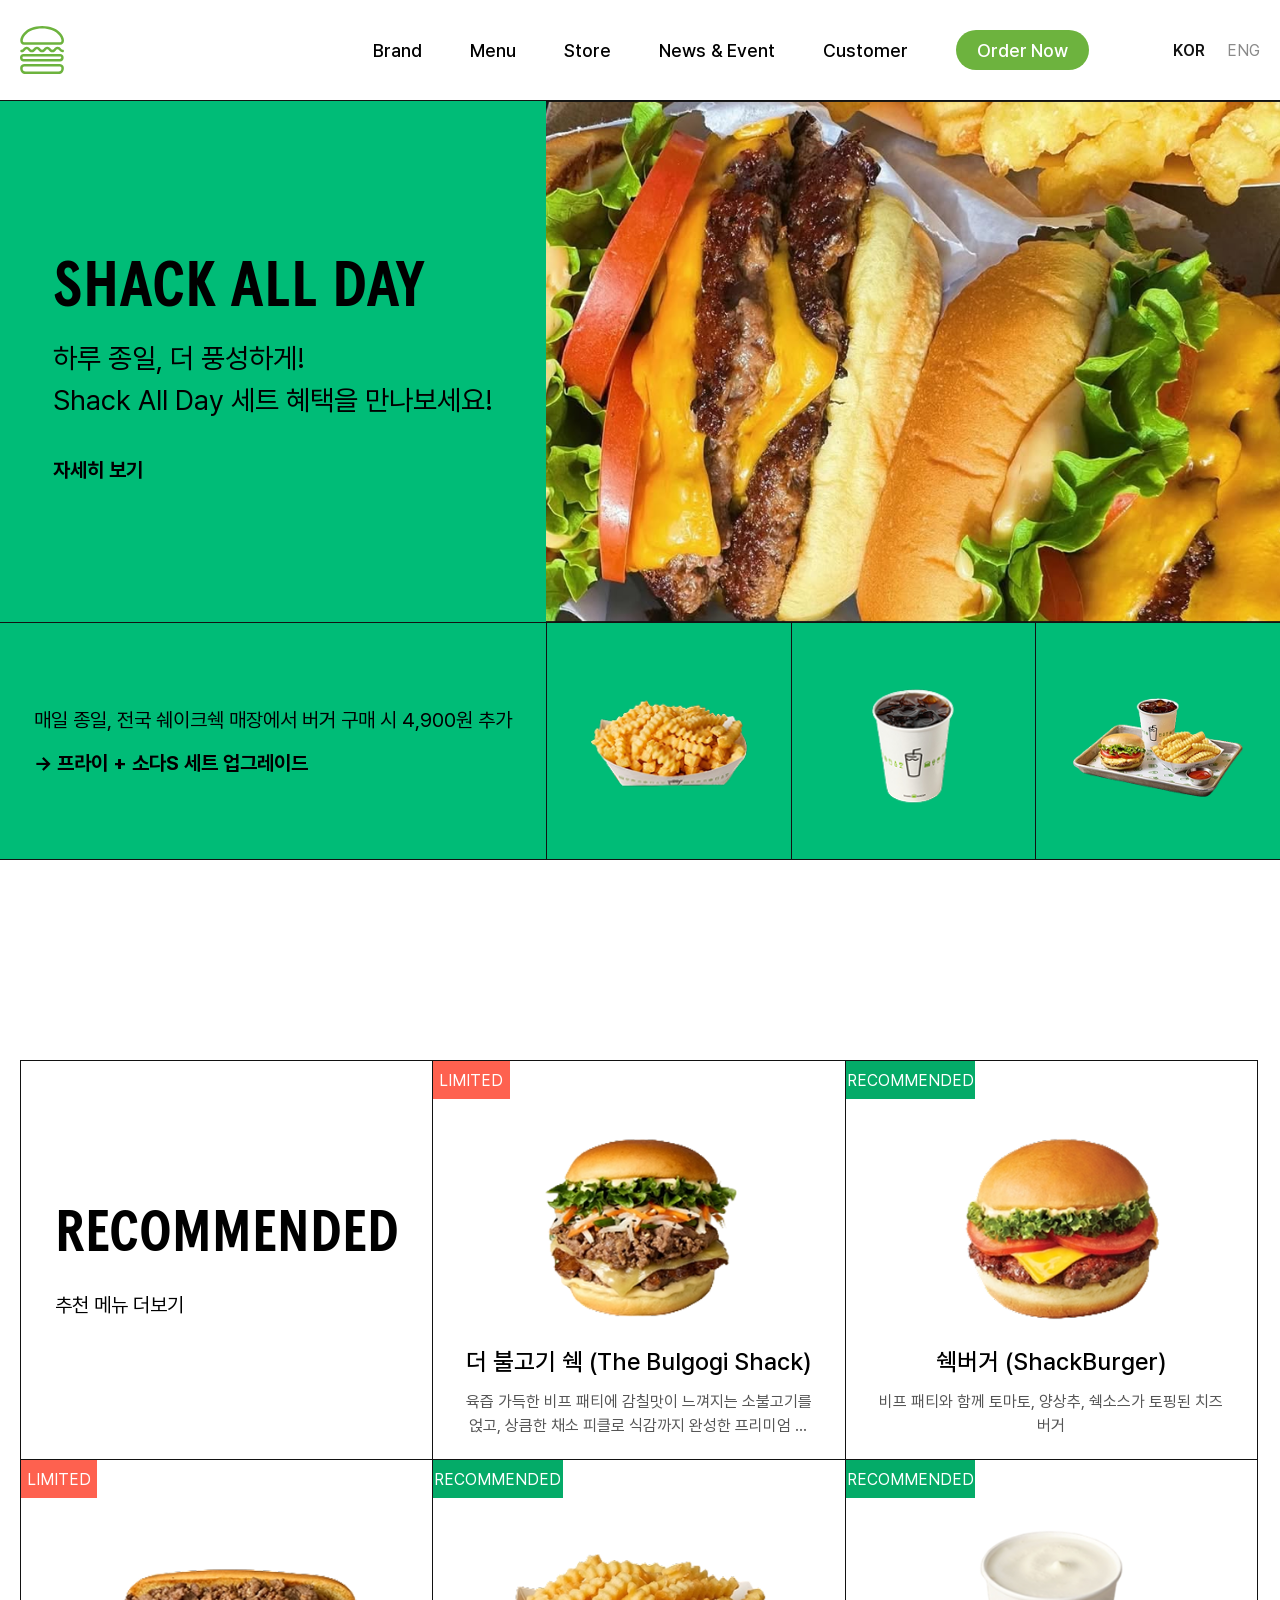
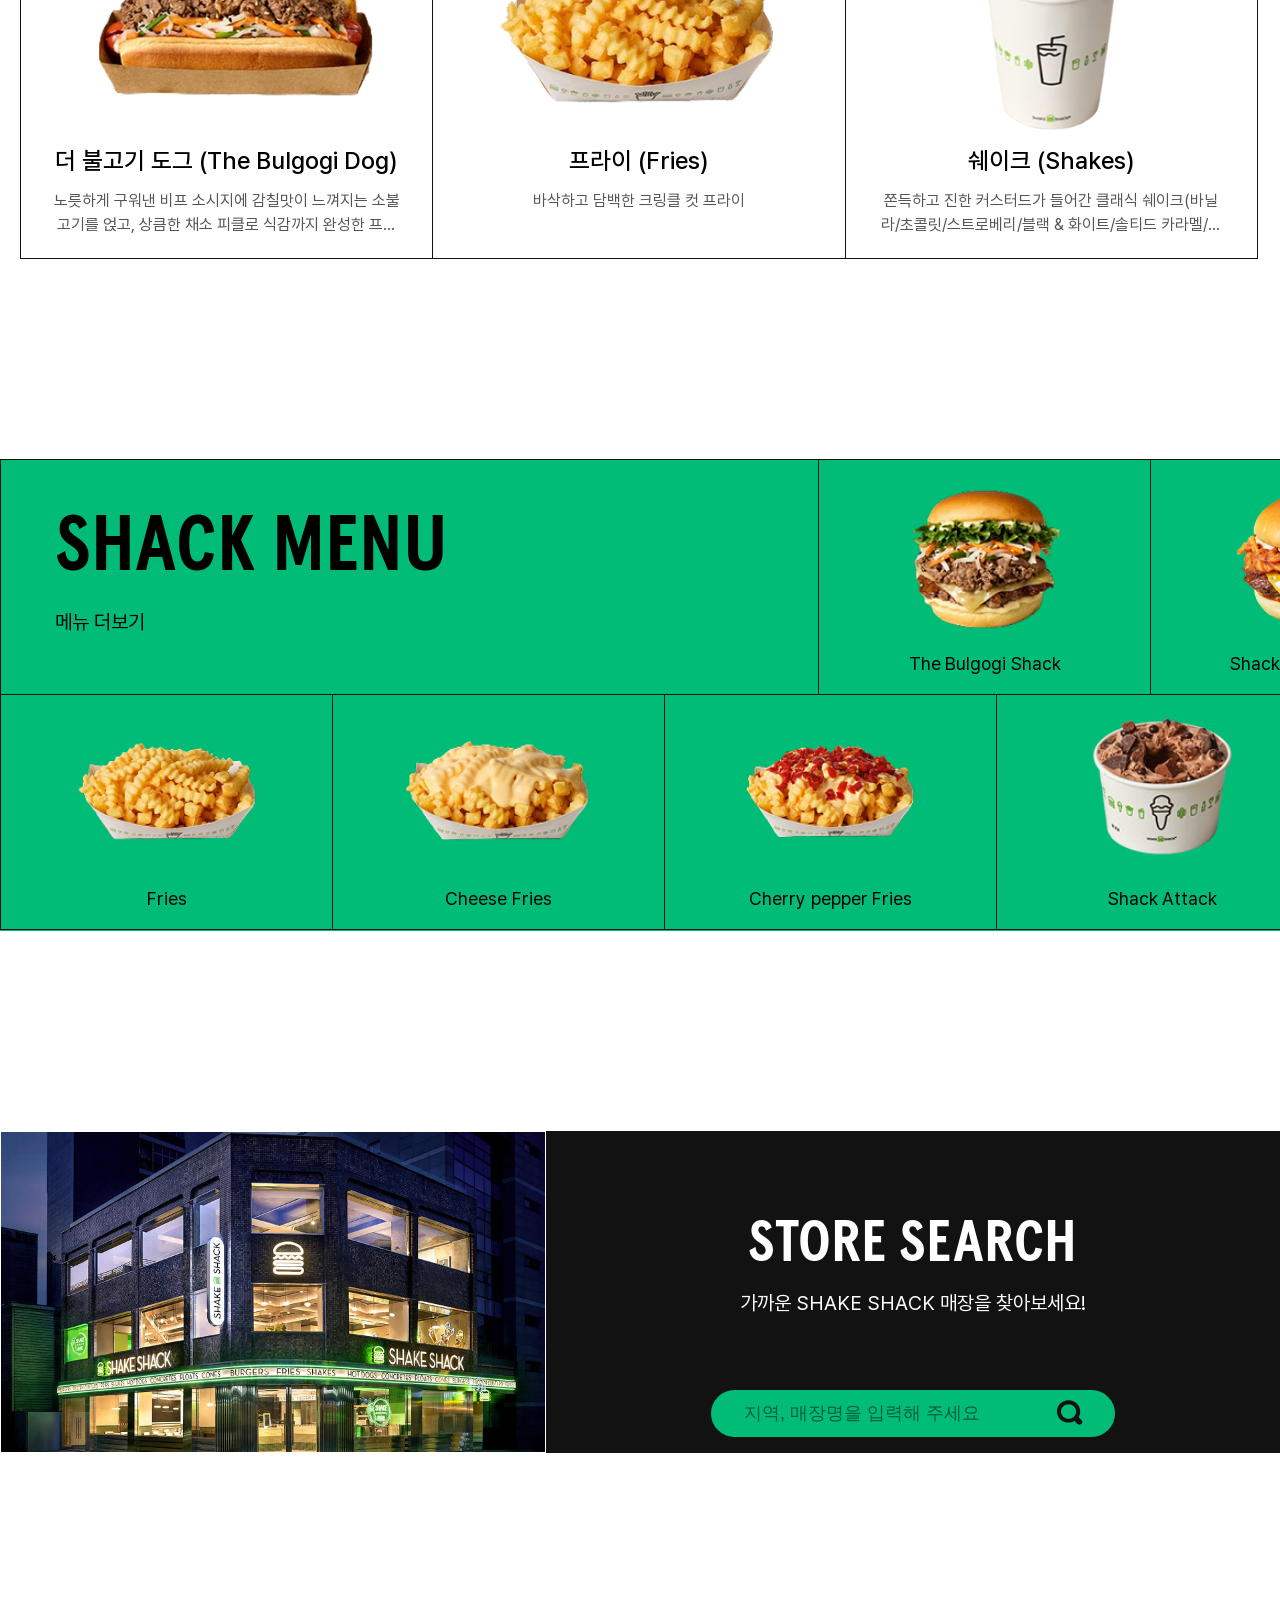
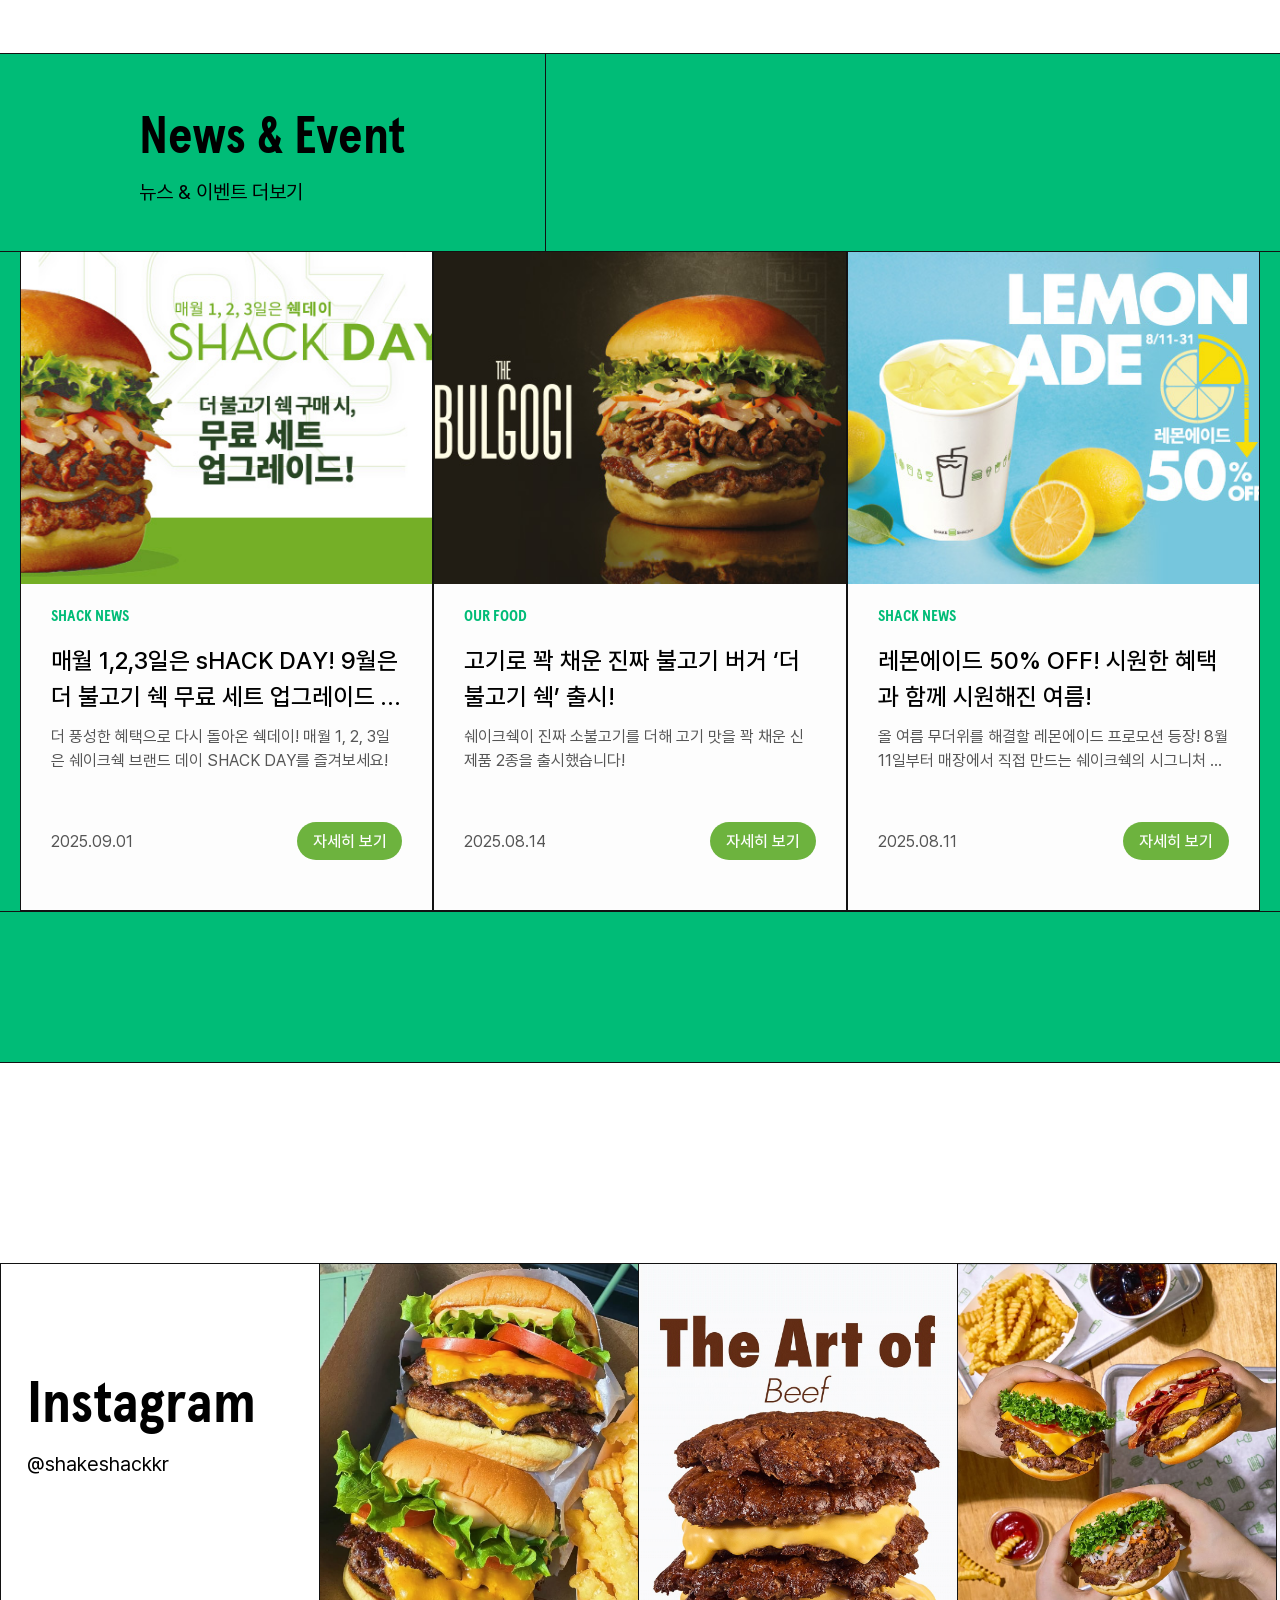
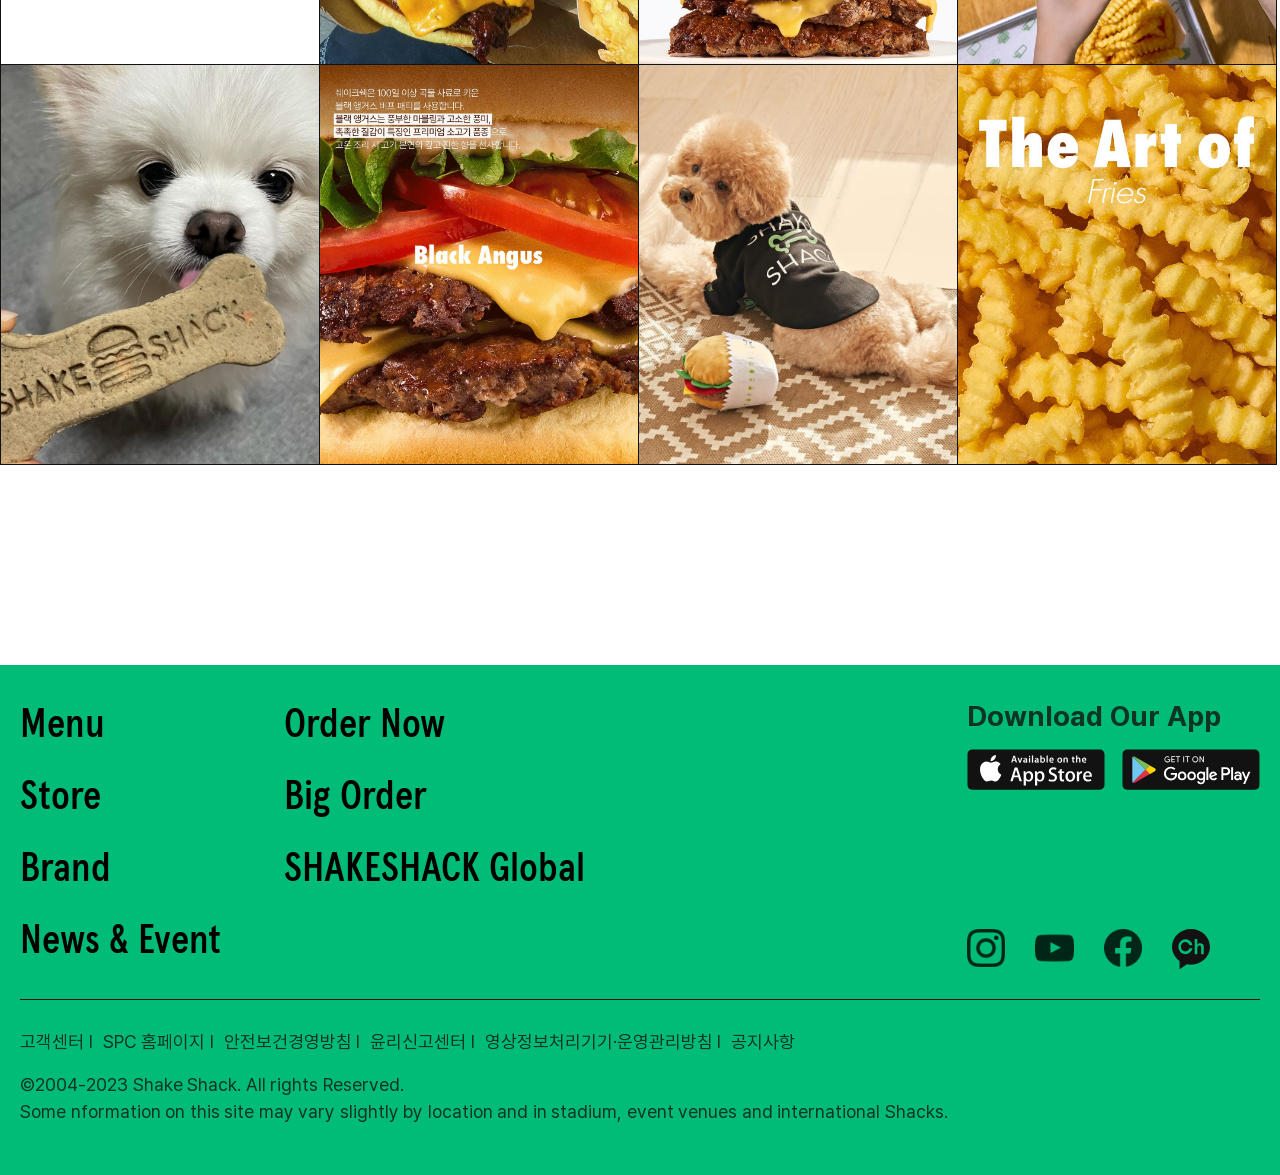
==== commit a1386f99: "footer가상요소선택자 추가" ====
--- a/index.html
+++ b/index.html
@@ -460,7 +460,7 @@
                             </div><!-- right_wrap -->
                         </div><!-- footer_01 -->
 
-                        <!-- 가상요소 선택자 밑줄 -->
+                        <div class="line"></div> <!-- 밑줄 가상요소 선택자 -->
 
                         <div class="footer_02">
                             <ul class="info_wrap">
--- a/css/main.css
+++ b/css/main.css
@@ -940,6 +940,16 @@
 }
 
 /* 가상요소 선택자 밑줄 */
+.footer .inner .line{}
+
+.footer .inner .line::before{ 
+    content:''; /* before와 after는 인라인태그로 취급되기때문에,문자를 쓰지않기때문에 따옴표 사이를 비워둔다 */
+    width: 100%;
+    height: 1px;
+    background-color: #121212;
+    display: block;
+    margin-bottom: 28px;
+}
 
 .footer .inner .footer_02 {}
 
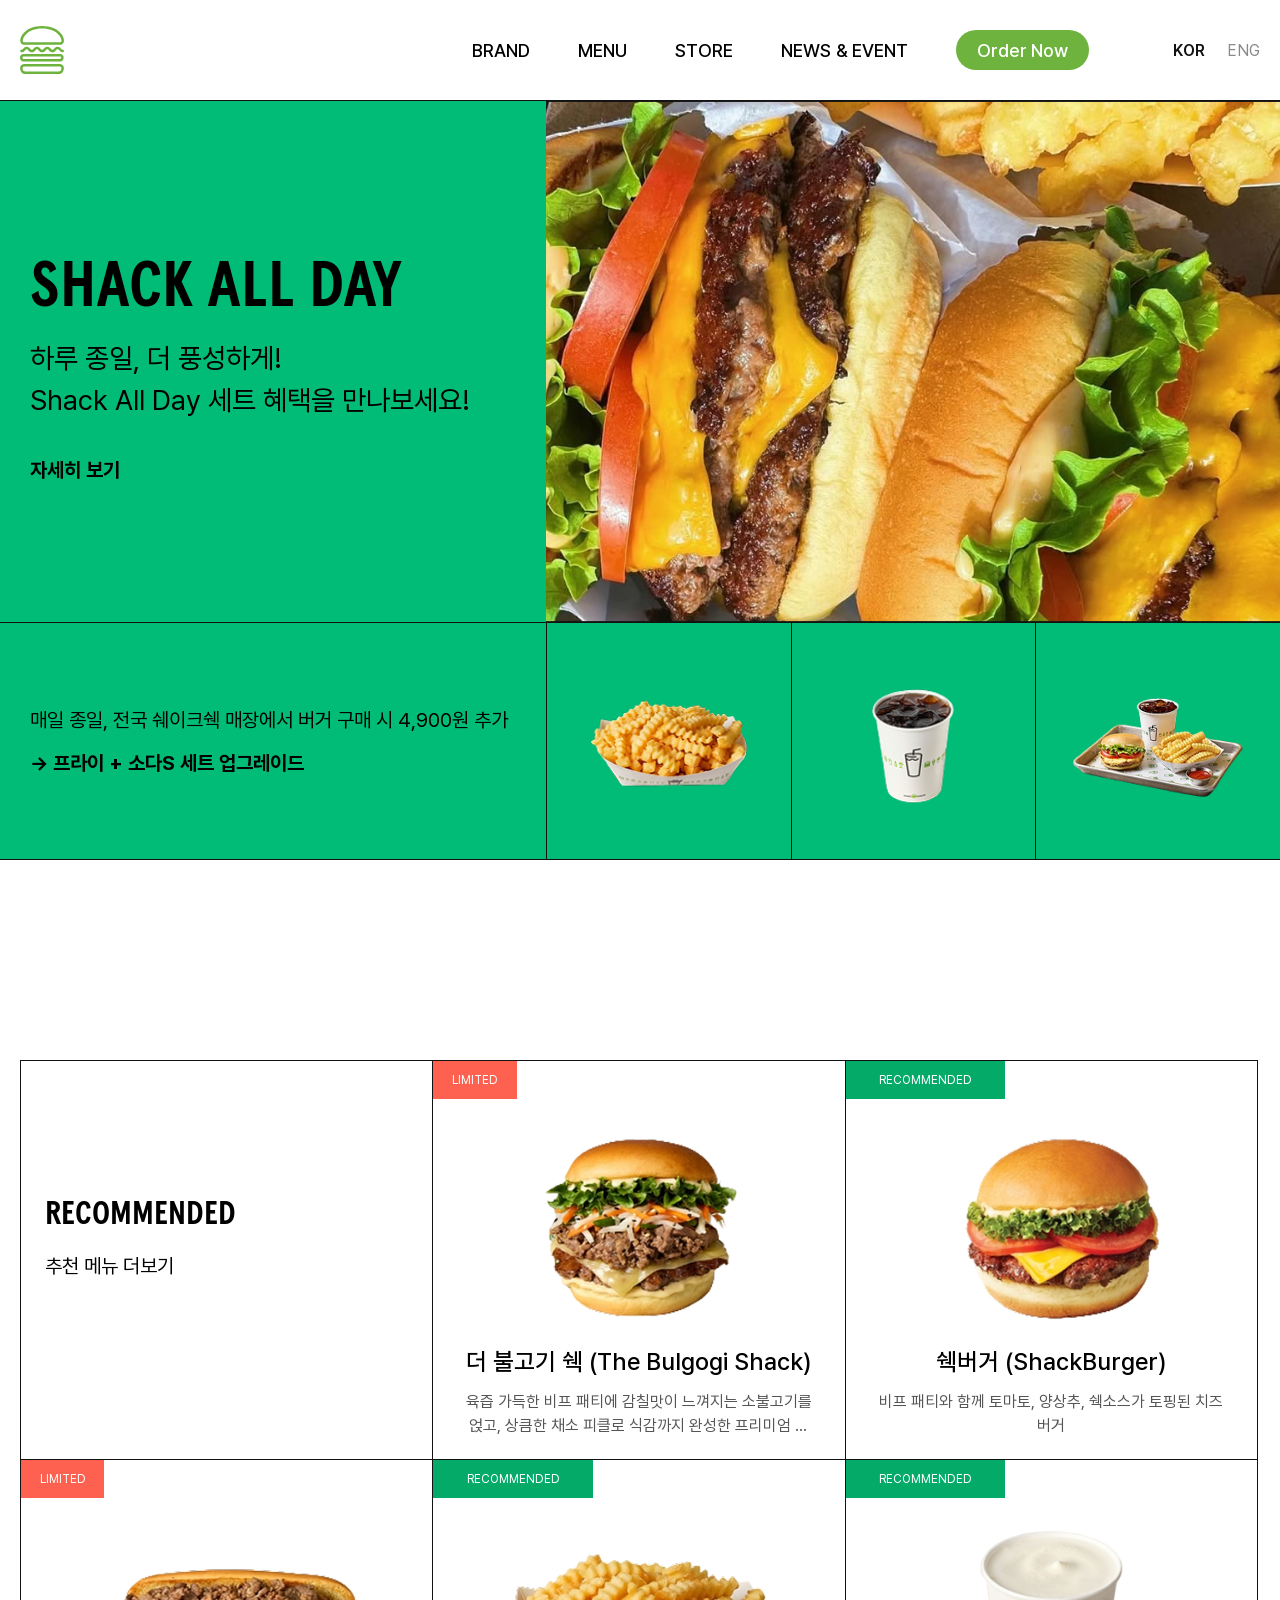
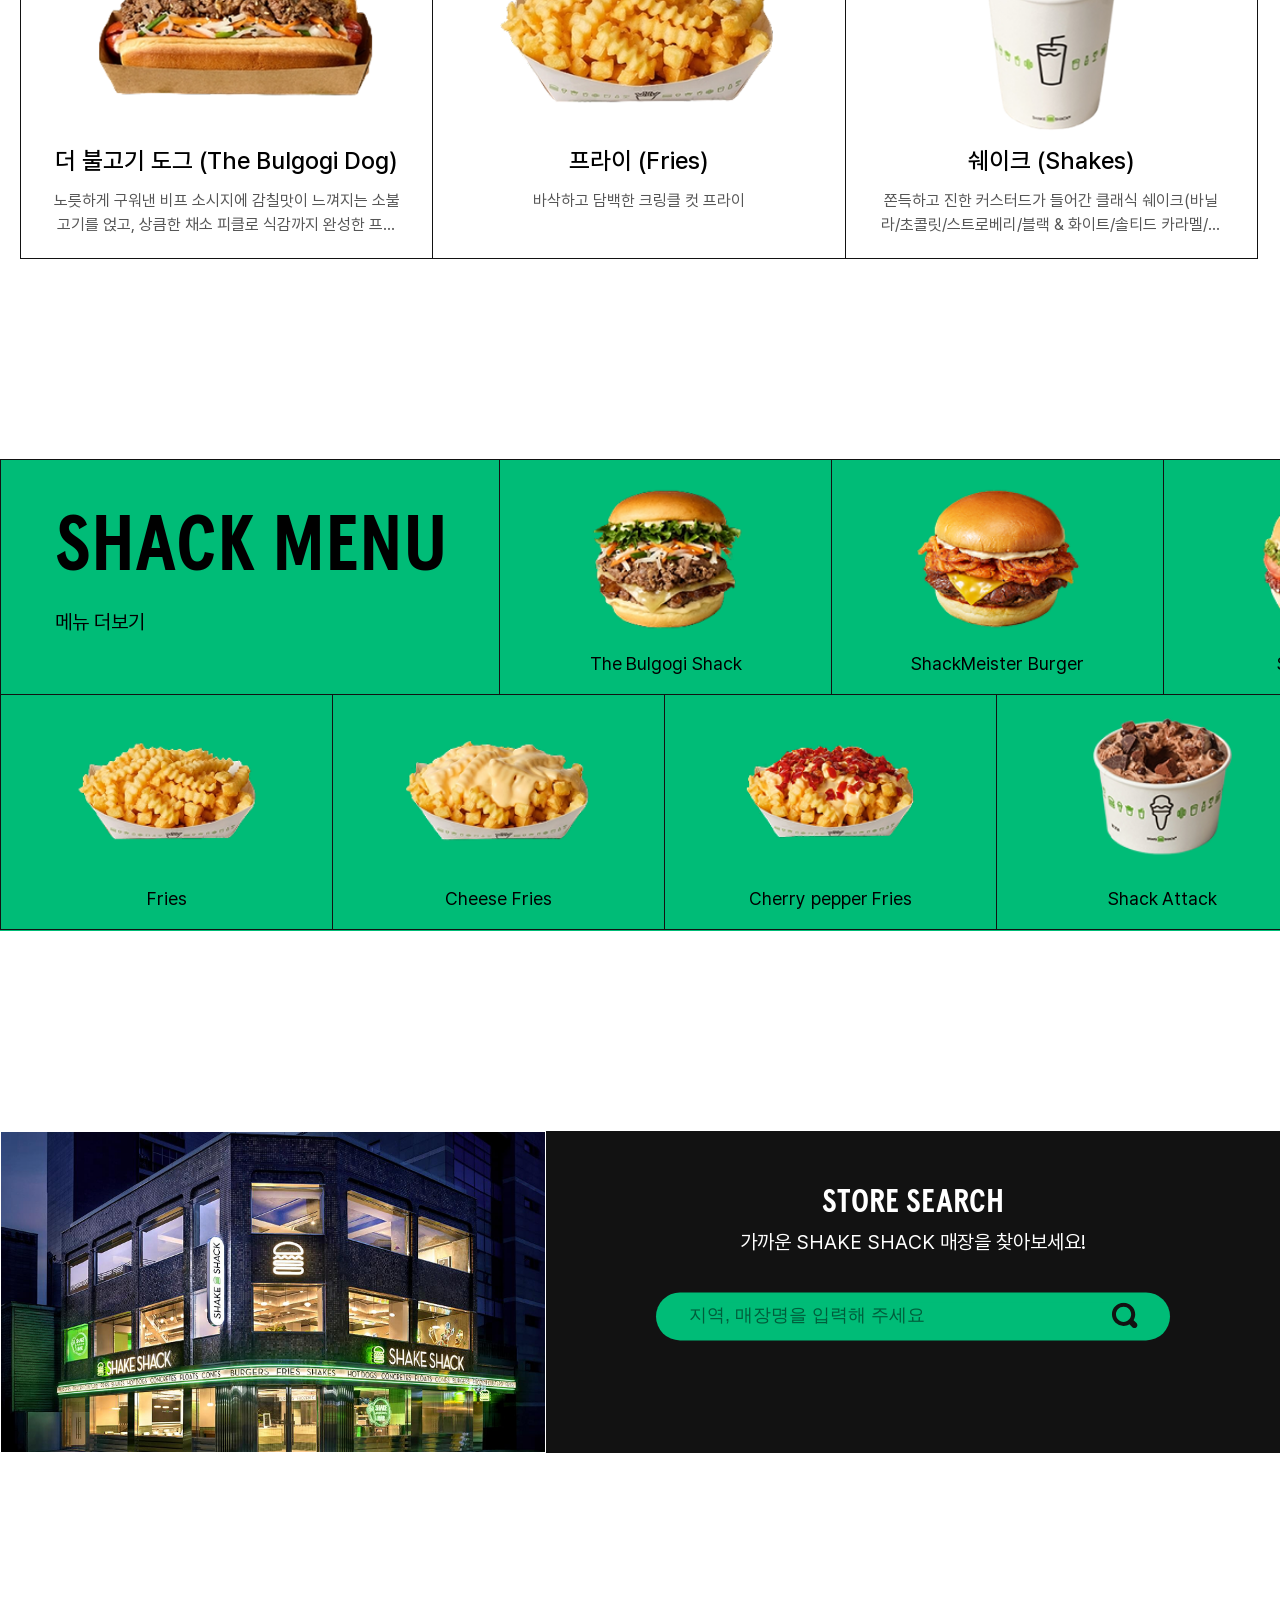
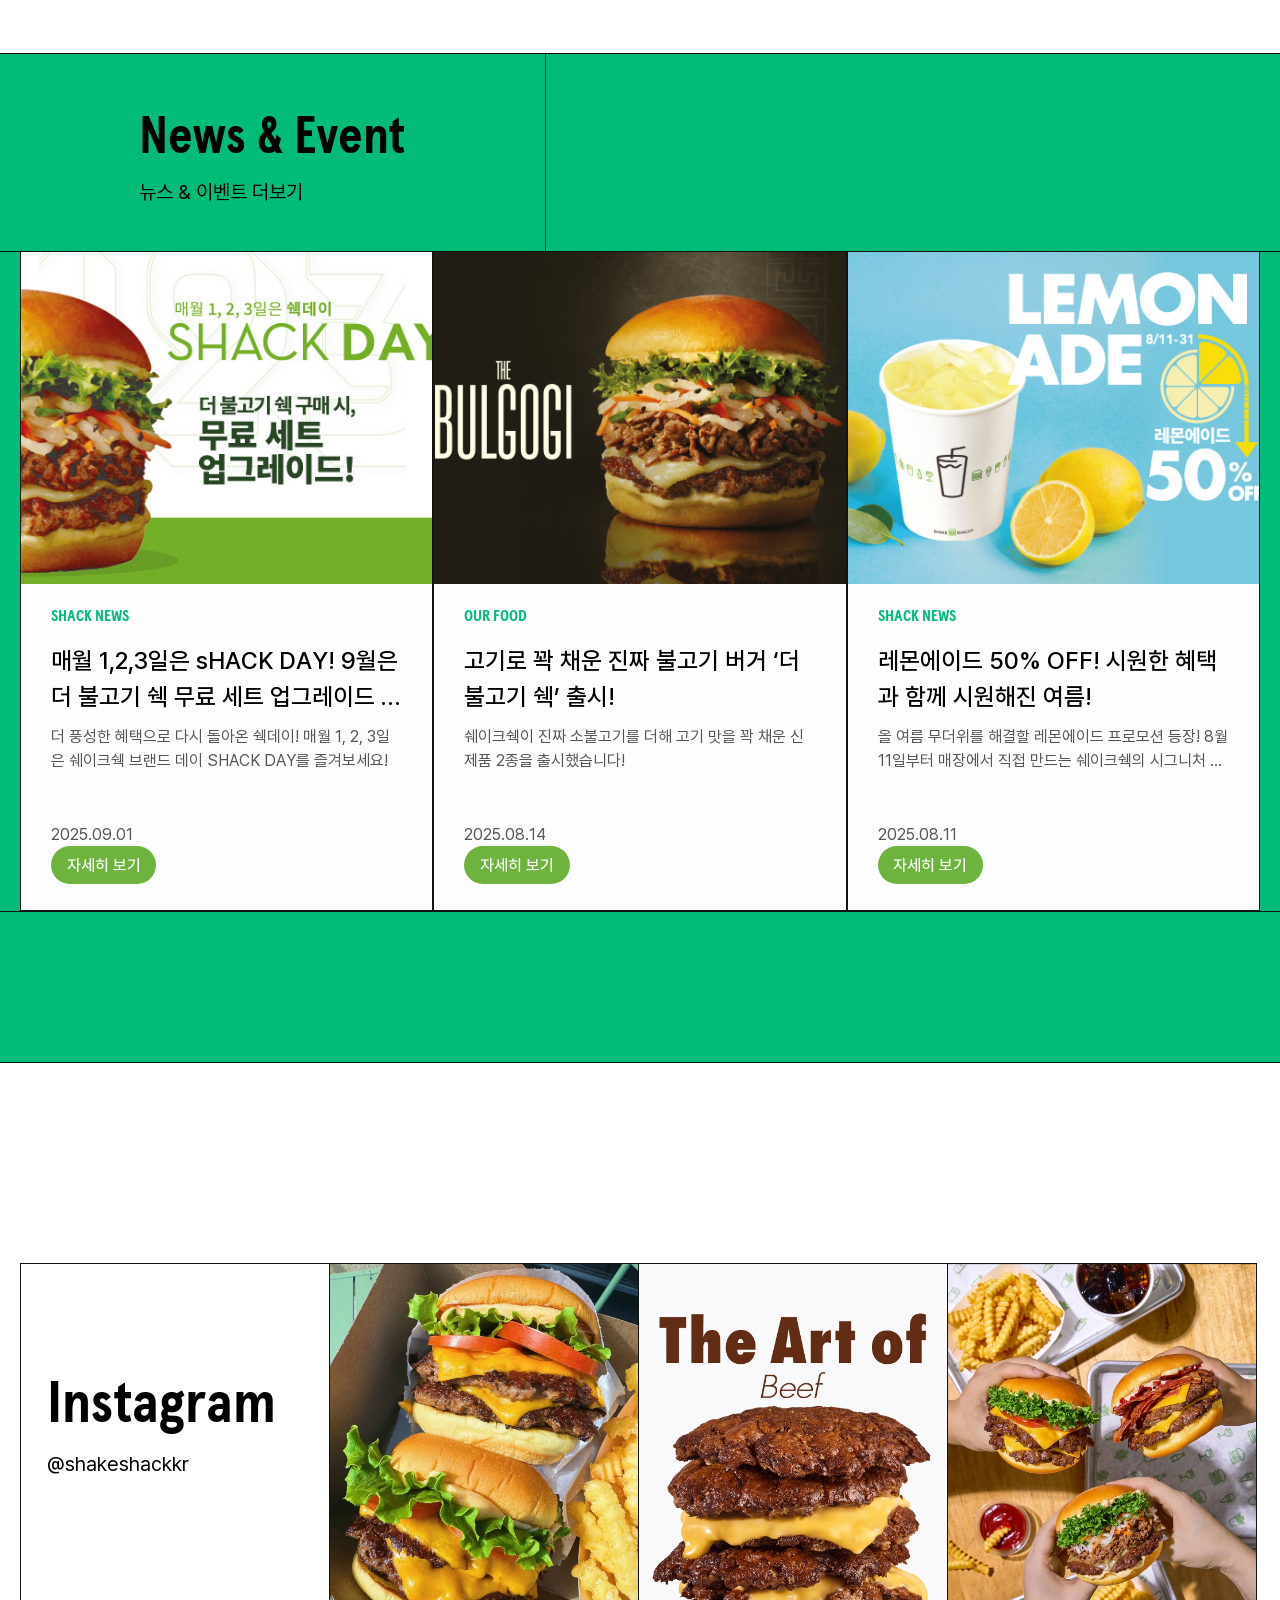
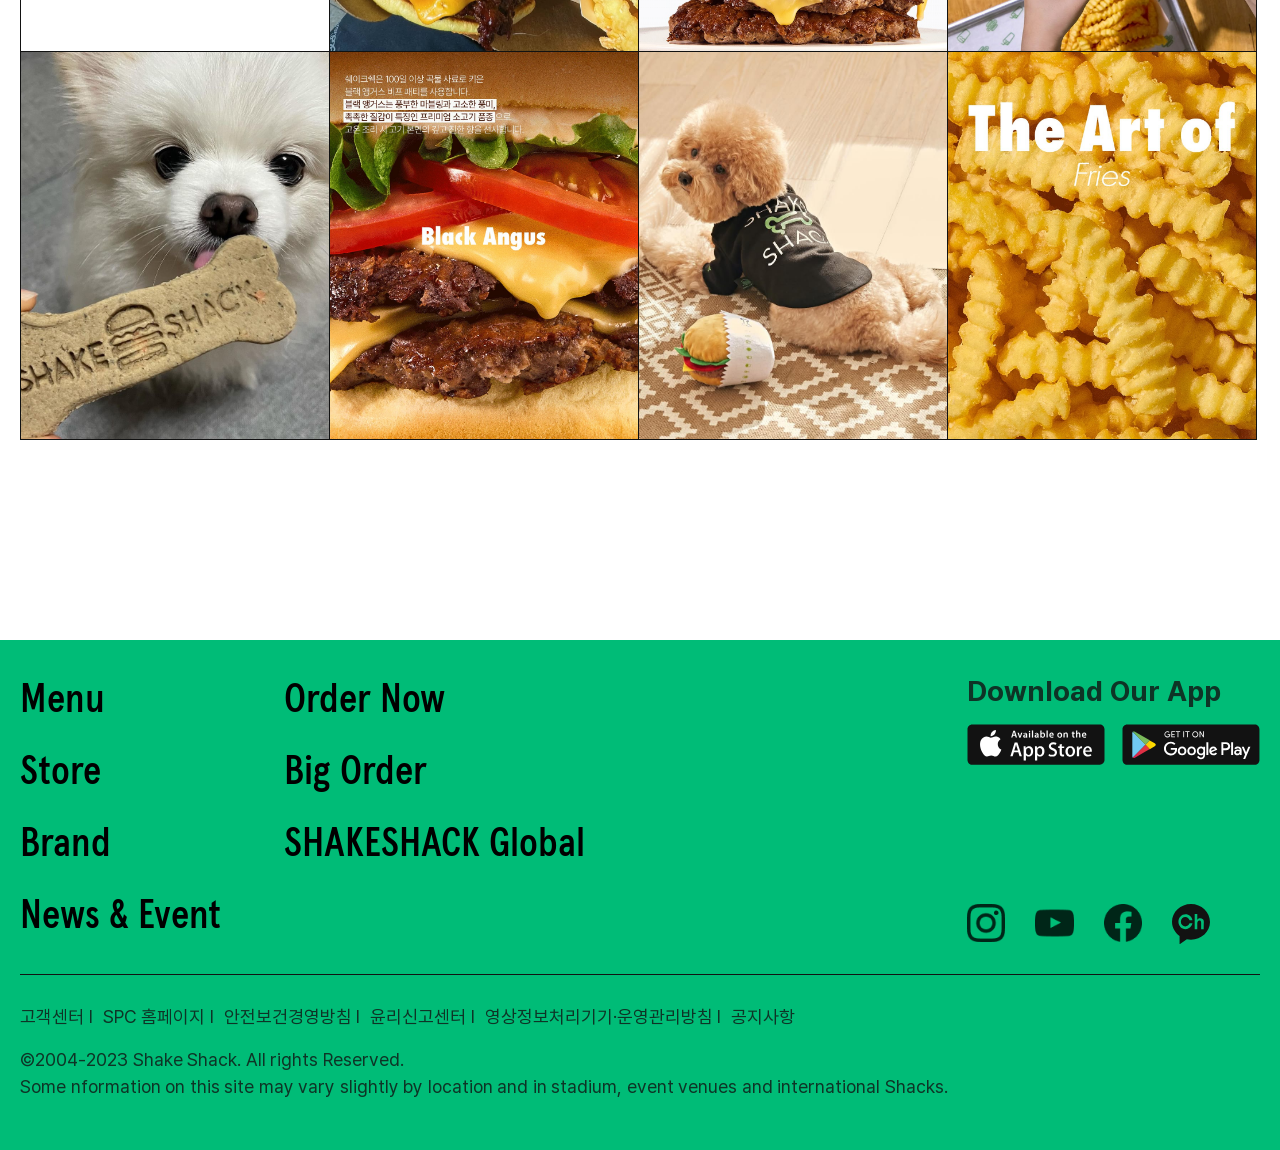
==== commit 3ff51cb4: "태블릿 반응형 진행중" ====
--- a/index.html
+++ b/index.html
@@ -7,7 +7,22 @@
     <title>SHAKE SHACK</title>
     <link rel="stylesheet" href="css/main.css">
     <script>
-
+         //코드 해석
+        //'.nav_btn'이라는 클래스를 가진 요소를 찾아서, 클릭 이벤트를 추가하고, 
+        //클릭 시 {중괄호 내용}을 실행시켜라.
+        // {'.nav_mobile'이라는 클래스를 가진 요소를 찾아서, active라는 클래스를 추가해라}
+        //'.close_btn'이라는 클래스를 가진 요소를 찾아서, 클릭 이벤트를 추가하고,
+        //클릭 시 {중괄호 내용}을 실행시켜라.
+        //{'.nav_mobile'이라는 클래스를 가진 요소를 찾아서 active라는 클래스를 제거해라}
+        window.onload = () => {
+            document.querySelector('.nav_btn').addEventListener('click', () => {
+                document.querySelector('.nav_mobile').classList.add('active');
+            });
+            document.querySelector('.close_btn').addEventListener('click', () => {
+                document.querySelector('.nav_mobile').classList.remove('active');
+            });
+
+        };//script end
     </script>
 </head>
 
@@ -15,19 +30,44 @@
     <div id="fullpage">
         <div class="section" id="section0">
             <div id="wrap">
+
                 <header class="header">
                     <div class="inner">
                         <h1 class="logo">
                             <a href="#"><img src="img/icon/logo.svg" alt="로고"></a>
                         </h1><!-- logo -->
 
-                        <div class="nav">
+                        <!-- 데스크탑.ver, 모바일.ver 각각 만들어주기 -->
+                        <div class="nav_pc pc">
                             <ul class="gnb">
-                                <li><a href="#">Brand</a></li>
-                                <li><a href="#">Menu</a></li>
-                                <li><a href="#">Store</a></li>
-                                <li><a href="#">News & Event</a></li>
-                                <li><a href="#">Customer</a></li>
+                                <li><a href="#">BRAND</a></li>
+                                <li><a href="#">MENU</a></li>
+                                <li><a href="#">STORE</a></li>
+                                <li><a href="#">NEWS & EVENT</a></li>
+                                <li><a href="#"></a></li>
+                            </ul><!-- gnb -->
+
+                            <ul class="lang_wrap pc">
+                                <li><a href="#">KOR</li></a>
+                                <li><a href="#">ENG</li></a>
+                            </ul><!-- lang_wrap pc-->
+                        </div><!-- nav_pc pc -->
+
+                        <button class="nav_btn mobile"> <!-- 버튼img에 a태그 씌우지말 것!(버튼태그는 a태그와 쓰지않는다) -->
+                            <img src="img/icon/menu-button.svg" alt="메뉴버튼">
+                        </button><!-- nav_btn end -->
+
+                        <!-- nav 데스크탑.ver, 모바일.ver 각각 만들어주기 -->
+                        <div class="nav_mobile mobile">
+                            <button class="close_btn"> <!-- 버튼img에 a태그 씌우지말 것!(버튼태그는 a태그와 쓰지않는다) -->
+                                <img src="img/icon/close.svg" alt="메뉴닫기">
+                            </button><!-- close_btn end -->
+
+                            <ul class="gnb">
+                                <li><a href="#">BRAND</a></li>
+                                <li><a href="#">MENU</a></li>
+                                <li><a href="#">STORE</a></li>
+                                <li><a href="#">NEWS & EVENT</a></li>
                                 <li><a href="#"></a></li>
                             </ul><!-- gnb -->
 
@@ -35,7 +75,8 @@
                                 <li><a href="#">KOR</li></a>
                                 <li><a href="#">ENG</li></a>
                             </ul><!-- lang_wrap -->
-                        </div><!-- nav -->
+                        </div><!-- nav_mobile end -->
+
                     </div><!-- inner -->
                 </header><!-- header -->
 
@@ -50,7 +91,9 @@
                                         <p>하루 종일, 더 풍성하게! </br>
                                             Shack All Day 세트 혜택을 만나보세요!</p>
                                     </div><!-- title_text_wrap -->
-                                    <a href="#"><p>자세히 보기</p></a>
+                                    <a href="#">
+                                        <p>자세히 보기</p>
+                                    </a>
                                 </div><!-- text_wrap -->
                             </div><!-- main_vis_text_sec_01 -->
 
@@ -293,99 +336,187 @@
                     </section><!-- section_store -->
 
 
-                    <section class="section_event">
-                                <div class="gird_wrap01">
-                                    <div class="text_sec">
-                                        <div class="text_wrap">
-                                            <h2>News & Event</h2>
-                                            <a href="#"><p>뉴스 & 이벤트 더보기</p></a>
-                                        </div><!-- text_wrap -->
-                                    </div><!-- text_sec -->
-                                    <div class="gird"></div>
-                                </div><!-- gird_wrap01 -->
-
-                                <div class="gird_wrap02">
-                                    <div class="list">
-                                        <div class="item">
-                                            <div class="image">
-                                                <img src="img/이벤트1.jpg" alt="이벤트1">
-                                            </div><!-- image -->
-                                            <div class="text">
-                                                <div class="inner">
-                                                    <div class="text_wrap">
-                                                        <div class="sort">
-                                                            <strong>SHACK NEWS</strong>
-                                                        </div><!-- sort -->
-                                                        <div class="title_wrap">
-                                                            <h2>매월 1,2,3일은 sHACK DAY! 9월은 더 불고기 쉑 무료 세트 업그레이드 혜택</h2>
-                                                            <p>더 풍성한 혜택으로 다시 돌아온 쉑데이! 매월 1, 2, 3일은 쉐이크쉑 브랜드 데이 SHACK DAY를 즐겨보세요!</p>
-                                                        </div><!-- title_wrap -->
-                                                    </div><!-- text_wrap -->
-                                                    <div class="date_wrap">
-                                                        <p>2025.09.01</p>
-                                                        <div class="button">
-                                                            <a href="#">자세히 보기</a>
-                                                        </div><!-- button -->
-                                                    </div><!-- date_wrap -->
-                                                </div><!-- inner -->
-                                            </div><!-- text -->
-                                        </div><!-- item -->
-
-                                        <div class="item">
-                                            <div class="image">
-                                                <img src="img/이벤트2.jpg" alt="이벤트2">
-                                            </div><!-- image -->
-                                            <div class="text">
-                                                <div class="inner">
-                                                    <div class="text_wrap">
-                                                        <div class="sort">
-                                                            <strong>OUR FOOD</strong>
-                                                        </div><!-- sort -->
-                                                        <div class="title_wrap">
-                                                            <h2>고기로 꽉 채운 진짜 불고기 버거 ‘더 불고기 쉑’ 출시!</h2>
-                                                            <p>쉐이크쉑이 진짜 소불고기를 더해 고기 맛을 꽉 채운 신제품 2종을 출시했습니다!</p>
-                                                        </div><!-- title_wrap -->
-                                                    </div><!-- text_wrap -->
-                                                    <div class="date_wrap">
-                                                        <p>2025.08.14</p>
-                                                        <div class="button">
-                                                            <a href="#">자세히 보기</a>
-                                                        </div><!-- button -->
-                                                    </div><!-- date_wrap -->
-                                                </div><!-- inner -->
-                                            </div><!-- text -->
-                                        </div><!-- item -->
-
-                                        <div class="item">
-                                            <div class="image">
-                                                <img src="img/이벤트3.jpg" alt="이벤트3">
-                                            </div><!-- image -->
-                                            <div class="text">
-                                                <div class="inner">
-                                                    <div class="text_wrap">
-                                                        <div class="sort">
-                                                            <strong>SHACK NEWS</strong>
-                                                        </div><!-- sort -->
-                                                        <div class="title_wrap">
-                                                            <h2>레몬에이드 50% OFF! 시원한 혜택과 함께 시원해진 여름!</h2>
-                                                            <p>올 여름 무더위를 해결할 레몬에이드 프로모션 등장! 8월 11일부터 매장에서 직접 만드는 쉐이크쉑의 시그니처 레몬에이드를
-                                                                50% 할인된 가격으로 만나보세요. 이번 여름은 쾌적한 쉐이크쉑</p>
-                                                        </div><!-- title_wrap -->
-                                                    </div><!-- text_wrap -->
-                                                    <div class="date_wrap">
-                                                        <p>2025.08.11</p>
-                                                        <div class="button">
-                                                            <a href="#">자세히 보기</a>
-                                                        </div><!-- button -->
-                                                    </div><!-- date_wrap -->
-                                                </div><!-- inner -->
-                                            </div><!-- text -->
-                                        </div><!-- item -->
-                                    </div><!-- list -->
-                                </div><!-- gird_wrap02 -->
-
-                                <div class="gird_wrap03"></div>
-                    </section><!-- section_event -->
+                    <section class="section_event_pc pc">
+                        <div class="gird_wrap01">
+                            <div class="text_sec">
+                                <div class="text_wrap">
+                                    <h2>News & Event</h2>
+                                    <a href="#">
+                                        <p>뉴스 & 이벤트 더보기</p>
+                                    </a>
+                                </div><!-- text_wrap -->
+                            </div><!-- text_sec -->
+                            <div class="gird"></div>
+                        </div><!-- gird_wrap01 -->
+
+                        <div class="gird_wrap02">
+                            <div class="list">
+                                <div class="item">
+                                    <div class="image">
+                                        <img src="img/이벤트1.jpg" alt="이벤트1">
+                                    </div><!-- image -->
+                                    <div class="text">
+                                        <div class="inner">
+                                            <div class="text_wrap">
+                                                <div class="sort">
+                                                    <strong>SHACK NEWS</strong>
+                                                </div><!-- sort -->
+                                                <div class="title_wrap">
+                                                    <h2>매월 1,2,3일은 sHACK DAY! 9월은 더 불고기 쉑 무료 세트 업그레이드 혜택</h2>
+                                                    <p>더 풍성한 혜택으로 다시 돌아온 쉑데이! 매월 1, 2, 3일은 쉐이크쉑 브랜드 데이 SHACK DAY를 즐겨보세요!
+                                                    </p>
+                                                </div><!-- title_wrap -->
+                                            </div><!-- text_wrap -->
+                                            <div class="date_wrap">
+                                                <p>2025.09.01</p>
+                                                <div class="button">
+                                                    <a href="#">자세히 보기</a>
+                                                </div><!-- button -->
+                                            </div><!-- date_wrap -->
+                                        </div><!-- inner -->
+                                    </div><!-- text -->
+                                </div><!-- item -->
+
+                                <div class="item">
+                                    <div class="image">
+                                        <img src="img/이벤트2.jpg" alt="이벤트2">
+                                    </div><!-- image -->
+                                    <div class="text">
+                                        <div class="inner">
+                                            <div class="text_wrap">
+                                                <div class="sort">
+                                                    <strong>OUR FOOD</strong>
+                                                </div><!-- sort -->
+                                                <div class="title_wrap">
+                                                    <h2>고기로 꽉 채운 진짜 불고기 버거 ‘더 불고기 쉑’ 출시!</h2>
+                                                    <p>쉐이크쉑이 진짜 소불고기를 더해 고기 맛을 꽉 채운 신제품 2종을 출시했습니다!</p>
+                                                </div><!-- title_wrap -->
+                                            </div><!-- text_wrap -->
+                                            <div class="date_wrap">
+                                                <p>2025.08.14</p>
+                                                <div class="button">
+                                                    <a href="#">자세히 보기</a>
+                                                </div><!-- button -->
+                                            </div><!-- date_wrap -->
+                                        </div><!-- inner -->
+                                    </div><!-- text -->
+                                </div><!-- item -->
+
+                                <div class="item">
+                                    <div class="image">
+                                        <img src="img/이벤트3.jpg" alt="이벤트3">
+                                    </div><!-- image -->
+                                    <div class="text">
+                                        <div class="inner">
+                                            <div class="text_wrap">
+                                                <div class="sort">
+                                                    <strong>SHACK NEWS</strong>
+                                                </div><!-- sort -->
+                                                <div class="title_wrap">
+                                                    <h2>레몬에이드 50% OFF! 시원한 혜택과 함께 시원해진 여름!</h2>
+                                                    <p>올 여름 무더위를 해결할 레몬에이드 프로모션 등장! 8월 11일부터 매장에서 직접 만드는 쉐이크쉑의 시그니처
+                                                        레몬에이드를
+                                                        50% 할인된 가격으로 만나보세요. 이번 여름은 쾌적한 쉐이크쉑</p>
+                                                </div><!-- title_wrap -->
+                                            </div><!-- text_wrap -->
+                                            <div class="date_wrap">
+                                                <p>2025.08.11</p>
+                                                <div class="button">
+                                                    <a href="#">자세히 보기</a>
+                                                </div><!-- button -->
+                                            </div><!-- date_wrap -->
+                                        </div><!-- inner -->
+                                    </div><!-- text -->
+                                </div><!-- item -->
+                            </div><!-- list -->
+                        </div><!-- gird_wrap02 -->
+
+                        <div class="gird_wrap03"></div>
+                    </section><!-- section_event_pc pc-->
+
+
+                    <section class="section_event_mobile mobile">
+                         <div class="list">
+                                <div class="item">
+                                    <div class="image">
+                                        <img src="img/이벤트1.jpg" alt="이벤트1">
+                                    </div><!-- image -->
+                                    <div class="text">
+                                        <div class="inner">
+                                            <div class="text_wrap">
+                                                <div class="sort">
+                                                    <strong>SHACK NEWS</strong>
+                                                </div><!-- sort -->
+                                                <div class="title_wrap">
+                                                    <h2>매월 1,2,3일은 sHACK DAY! 9월은 더 불고기 쉑 무료 세트 업그레이드 혜택</h2>
+                                                    <p>더 풍성한 혜택으로 다시 돌아온 쉑데이! 매월 1, 2, 3일은 쉐이크쉑 브랜드 데이 SHACK DAY를 즐겨보세요!
+                                                    </p>
+                                                </div><!-- title_wrap -->
+                                            </div><!-- text_wrap -->
+                                            <div class="date_wrap">
+                                                <p>2025.09.01</p>
+                                                <div class="button">
+                                                    <a href="#">자세히 보기</a>
+                                                </div><!-- button -->
+                                            </div><!-- date_wrap -->
+                                        </div><!-- inner -->
+                                    </div><!-- text -->
+                                </div><!-- item -->
+
+                                <div class="item">
+                                    <div class="image">
+                                        <img src="img/이벤트2.jpg" alt="이벤트2">
+                                    </div><!-- image -->
+                                    <div class="text">
+                                        <div class="inner">
+                                            <div class="text_wrap">
+                                                <div class="sort">
+                                                    <strong>OUR FOOD</strong>
+                                                </div><!-- sort -->
+                                                <div class="title_wrap">
+                                                    <h2>고기로 꽉 채운 진짜 불고기 버거 ‘더 불고기 쉑’ 출시!</h2>
+                                                    <p>쉐이크쉑이 진짜 소불고기를 더해 고기 맛을 꽉 채운 신제품 2종을 출시했습니다!</p>
+                                                </div><!-- title_wrap -->
+                                            </div><!-- text_wrap -->
+                                            <div class="date_wrap">
+                                                <p>2025.08.14</p>
+                                                <div class="button">
+                                                    <a href="#">자세히 보기</a>
+                                                </div><!-- button -->
+                                            </div><!-- date_wrap -->
+                                        </div><!-- inner -->
+                                    </div><!-- text -->
+                                </div><!-- item -->
+
+                                <div class="item">
+                                    <div class="image">
+                                        <img src="img/이벤트3.jpg" alt="이벤트3">
+                                    </div><!-- image -->
+                                    <div class="text">
+                                        <div class="inner">
+                                            <div class="text_wrap">
+                                                <div class="sort">
+                                                    <strong>SHACK NEWS</strong>
+                                                </div><!-- sort -->
+                                                <div class="title_wrap">
+                                                    <h2>레몬에이드 50% OFF! 시원한 혜택과 함께 시원해진 여름!</h2>
+                                                    <p>올 여름 무더위를 해결할 레몬에이드 프로모션 등장! 8월 11일부터 매장에서 직접 만드는 쉐이크쉑의 시그니처
+                                                        레몬에이드를
+                                                        50% 할인된 가격으로 만나보세요. 이번 여름은 쾌적한 쉐이크쉑</p>
+                                                </div><!-- title_wrap -->
+                                            </div><!-- text_wrap -->
+                                            <div class="date_wrap">
+                                                <p>2025.08.11</p>
+                                                <div class="button">
+                                                    <a href="#">자세히 보기</a>
+                                                </div><!-- button -->
+                                            </div><!-- date_wrap -->
+                                        </div><!-- inner -->
+                                    </div><!-- text -->
+                                </div><!-- item -->
+                            </div><!-- list -->
+
+                    </section><!-- section_event_mobile mobile -->
 
 
                     <section class="section_insta">
@@ -393,7 +524,9 @@
                             <div class="insta_text">
                                 <div class="text_wrap">
                                     <h2>Instagram</h2>
-                                    <a href="https://www.instagram.com/shakeshackkr/"><p>@shakeshackkr</p></a>
+                                    <a href="https://www.instagram.com/shakeshackkr/">
+                                        <p>@shakeshackkr</p>
+                                    </a>
                                 </div><!-- text_wrap -->
                             </div><!-- insta_text -->
 
@@ -418,7 +551,6 @@
                             <div class="image">
                                 <img src="img/인스타2.jpg" alt="인스타8">
                             </div><!-- image -->
-
                         </div><!-- inner -->
                     </section><!-- section_insta -->
                 </main><!-- main -->
@@ -446,16 +578,24 @@
                                 <div class="download_wrap">
                                     <p>Download Our App</p>
                                     <div class="icon_wrap">
-                                        <a href="https://api.happypointcard.com/page/happy-story/happy-story-view.spc?idx=2477&share=Y"><img src="img/icon/app_appstore.svg" alt="애플app다운로드"></a>
-                                        <a href="https://api.happypointcard.com/page/happy-story/happy-story-view.spc?idx=2477&share=Y"><img src="img/icon/app_googleplay .svg" alt="구글app다운로드"></a>
+                                        <a
+                                            href="https://api.happypointcard.com/page/happy-story/happy-story-view.spc?idx=2477&share=Y"><img
+                                                src="img/icon/app_appstore.svg" alt="애플app다운로드"></a>
+                                        <a
+                                            href="https://api.happypointcard.com/page/happy-story/happy-story-view.spc?idx=2477&share=Y"><img
+                                                src="img/icon/app_googleplay .svg" alt="구글app다운로드"></a>
                                     </div><!-- icon_wrap -->
                                 </div><!-- download_wrap -->
 
                                 <ul class="sns">
-                                    <li><a href="https://www.instagram.com/shakeshackkr/"><img src="img/icon/Instagram.png" alt="인스타그램"></a></li>
-                                    <li><a href="https://www.youtube.com/channel/UCw86ggEkvY8_RXpvCFjNS6g"><img src="img/icon/YouTube.png" alt="유튜브"></a></li>
-                                    <li><a href="https://www.facebook.com/shakeshackkorea"><img src="img/icon/Facebook.png" alt="페이스북"></a></li>
-                                    <li><a href="https://pf.kakao.com/_xdlBDj"><img src="img/icon/kakao.svg" alt="카카오채널"></a></li>
+                                    <li><a href="https://www.instagram.com/shakeshackkr/"><img
+                                                src="img/icon/Instagram.png" alt="인스타그램"></a></li>
+                                    <li><a href="https://www.youtube.com/channel/UCw86ggEkvY8_RXpvCFjNS6g"><img
+                                                src="img/icon/YouTube.png" alt="유튜브"></a></li>
+                                    <li><a href="https://www.facebook.com/shakeshackkorea"><img
+                                                src="img/icon/Facebook.png" alt="페이스북"></a></li>
+                                    <li><a href="https://pf.kakao.com/_xdlBDj"><img src="img/icon/kakao.svg"
+                                                alt="카카오채널"></a></li>
                                 </ul><!-- sns -->
                             </div><!-- right_wrap -->
                         </div><!-- footer_01 -->
@@ -483,13 +623,8 @@
 
             </div><!-- wrap -->
 
-
         </div><!-- section fp-auto-height-responsive -->
     </div><!-- fullpage -->
-
-
-
-
 </body>
 
 </html>
--- a/css/main.css
+++ b/css/main.css
@@ -5,6 +5,18 @@
 @import url('../font/apercu-condensed-pro/stylesheet.css');
 @import url('../font/Pretendard/stylesheet.css');
 
+body {
+    position: relative;
+}
+
+button {
+    border: 0;
+    background-color: transparent;
+}
+
+.mobile {
+    display: none;
+}
 
 .header {
     width: 100%;
@@ -34,13 +46,13 @@
     /* 로고,아이콘에는 object-fit사용x, 가로or세로 크기만 부여 */
 }
 
-.header .inner .nav {
+.header .inner .nav_pc {
     display: flex;
     align-items: center;
 
 }
 
-.header .inner .nav .gnb {
+.header .inner .nav_pc .gnb {
     display: flex;
     align-items: center;
     font-size: 18px;
@@ -49,19 +61,19 @@
     /* gap: 48px; gap대신 아래 li에서 padding으로 간격띄워줌 */
 }
 
-.header .inner .nav .gnb li {
+.header .inner .nav_pc .gnb li {
     white-space: nowrap;
     display: block;
     line-height: 100px;
     padding: 0 24px;
 }
 
-.header .inner .nav .gnb li:hover {
+.header .inner .nav_pc .gnb li:hover {
     color: #6DB33E;
     font-weight: 600;
 }
 
-.header .inner .nav .gnb li:nth-child(6) {
+.header .inner .nav_pc .gnb li:nth-child(5) {
     width: 133px;
     height: 40px;
     line-height: 100px;
@@ -74,11 +86,11 @@
     margin: 0 24px;
 }
 
-.header .inner .nav .gnb li:nth-child(6)::before {
+.header .inner .nav_pc .gnb li:nth-child(5)::before {
     content: "Order Now";
 }
 
-.header .inner .nav .gnb li:nth-child(6):hover {
+.header .inner .nav_pc .gnb li:nth-child(5):hover {
     background-color: #FFFFFF;
     border: 1px solid #6db33e;
     color: #6DB33E;
@@ -86,50 +98,55 @@
 }
 
 /* hover했을때 텍스트 */
-.header .inner .nav .gnb li:nth-child(6):hover::before {
+.header .inner .nav_pc .gnb li:nth-child(5):hover::before {
     content: "주문하기";
 }
 
 
-.header .inner .nav .gnb li a {
+.header .inner .nav_pc .gnb li a {
     display: block;
     line-height: 100px;
     /* 커서영역을 넓히기위해서 라인하이트를 줌 */
 }
 
-.header .inner .nav .lang_wrap {
+.header .inner .nav_pc .lang_wrap {
     display: flex;
     gap: 22px;
 }
 
-.header .inner .nav .lang_wrap li:nth-child(1) {
+.header .inner .nav_pc .lang_wrap li:nth-child(1) {
     font-size: 16px;
     line-height: 24px;
     font-weight: 600;
     color: #121212;
 }
 
-.header .inner .nav .lang_wrap li:nth-child(1):hover {}
-
-.header .inner .nav .lang_wrap li:nth-child(2) {
+.header .inner .nav_pc .lang_wrap li:nth-child(1):hover {}
+
+.header .inner .nav_pc .lang_wrap li:nth-child(2) {
     font-weight: 300;
     color: #8a8a8a;
 }
 
-.header .inner .nav .lang_wrap li:nth-child(2):hover {
+.header .inner .nav_pc .lang_wrap li:nth-child(2):hover {
     font-weight: 600;
     color: #121212;
 }
 
-.header .inner .nav .lang_wrap li:nth-child(2):hover li:nth-child(1) {
+.header .inner .nav_pc .lang_wrap li:nth-child(2):hover li:nth-child(1) {
     font-weight: 300;
     color: #8a8a8a;
 }
 
-.header .inner .nav .lang_wrap li a {
+.header .inner .nav_pc .lang_wrap li a {
     display: block;
     line-height: 100px;
     /* 커서영역을 넓히기위해서 라인하이트를 줌 */
+}
+
+.header .inner .nav_btn {
+    width: 44px;
+    cursor: pointer;
 }
 
 
@@ -162,6 +179,7 @@
 
 .main_visual .main_vis_wrap_01 .main_vis_text_sec_01 .text_wrap {
     margin: 0 auto;
+
 }
 
 .main_visual .main_vis_wrap_01 .main_vis_text_sec_01 .text_wrap .title_text_wrap h2 {
@@ -263,6 +281,7 @@
 .section_rec .inner .rec_text {
     width: 33.33%;
     /* 480/1440*100 */
+    height: auto;
     border: 1px solid #121212;
     margin: 0 0 -1px 0;
 
@@ -433,7 +452,7 @@
     width: 819px;
     /* 고정 */
     height: 236px;
-    flex-shrink: 0;
+    /* flex-shrink: 1; */
     /* 줄어들지 않게 */
     border: 1px solid #121212;
     z-index: 9999;
@@ -445,7 +464,6 @@
     font-size: var(--fontSize-menu);
     line-height: var(--lineHeight-menu);
     padding: var(--padding-menu);
-    /* 수직정렬? */
 }
 
 .section_menu .menu-01 .menu_text .text_wrap h2 {}
@@ -540,7 +558,7 @@
 .section_store {
     display: flex;
     /* height: 480px; h값을 설정하지않고 하위값에 h:100%해야 이미지 비율이 맞게 확대축소됨*/
-    margin-bottom: 200px;
+    padding-bottom: 200px;
 }
 
 .section_store .store_left {
@@ -558,18 +576,25 @@
 .section_store .store_right {
     width: 57.34%;
     background-color: #121212;
+
 }
 
 .section_store .store_right .inner {
+    width: 70%;
+    height: 50%;
+    margin: 0 auto;
     text-align: center;
+    display: flex;
+    flex-direction: column;
+    justify-content: space-between;
+    transform: translateY(30%);
 }
 
 .section_store .store_right .inner .text_wrap {
+    width: 100%;
     font-size: var(--fontSize-rec);
     line-height: var(--lineHeight-rec);
-    padding: 70px 0 0 0px;
     color: #FFFFFF;
-    margin-bottom: 72px;
 }
 
 .section_store .store_right .inner .text_wrap h2 {}
@@ -581,8 +606,8 @@
     letter-spacing: -2.5%;
 }
 
-.search_box {
-    width: 55%;
+.section_store .store_right .inner .search_box {
+    width: 100%;
     margin: 0 auto;
     padding: 10px 32px;
     display: flex;
@@ -591,7 +616,7 @@
     border-radius: 50px;
 }
 
-.search_box input[type="text"] {
+.section_store .store_right .inner .search_box input[type="text"] {
     width: 100%;
     border: 0;
     background-color: inherit;
@@ -599,23 +624,23 @@
     font-weight: 400;
 }
 
-.search_box input:focus {
+.section_store .store_right .inner .search_box input:focus {
     outline: none;
     border: 0;
 }
 
-.search_box img a {
-    width: 100%;
-}
-
-.search_box img {
+.section_store .store_right .inner .search_box img a {
+    width: 100%;
+}
+
+.section_store .store_right .inner .search_box img {
     width: 100%;
 }
 
 
 /* section_event */
 
-.section_event {
+.section_event_pc {
     width: 100%;
     background-color: var(--main-color);
     margin-bottom: 200px;
@@ -624,14 +649,14 @@
     border-right: 0;
 }
 
-.section_event .gird_wrap01 {
+.section_event_pc .gird_wrap01 {
     width: 100%;
     height: 198px;
     display: flex;
     border-bottom: 1px solid #121212;
 }
 
-.section_event .gird_wrap01 .text_sec {
+.section_event_pc .gird_wrap01 .text_sec {
     width: 42.65%;
     /* 819/1920*100 */
     height: 100%;
@@ -640,31 +665,31 @@
     border-right: 1px solid #121212;
 }
 
-.section_event .gird_wrap01 .text_sec .text_wrap {
+.section_event_pc .gird_wrap01 .text_sec .text_wrap {
     margin: 0 auto;
 }
 
-.section_event .gird_wrap01 .text_sec .text_wrap h2 {
+.section_event_pc .gird_wrap01 .text_sec .text_wrap h2 {
     font-size: 52px;
     font-weight: 700;
     line-height: 78px;
 }
 
-.section_event .gird_wrap01 .text_sec .text_wrap p {}
-
-.section_event .gird_wrap01 .gird {}
-
-.section_event .gird_wrap02 {
+.section_event_pc .gird_wrap01 .text_sec .text_wrap p {}
+
+.section_event_pc .gird_wrap01 .gird {}
+
+.section_event_pc .gird_wrap02 {
     height: 660px;
     border-bottom: 1px solid #121212;
 }
 
-.section_event .gird_wrap02 .list {
-    height: 100%;
-    display: flex;
-}
-
-.section_event .gird_wrap02 .list .item {
+.section_event_pc .gird_wrap02 .list {
+    height: 100%;
+    display: flex;
+}
+
+.section_event_pc .gird_wrap02 .list .item {
     width: 33.33%;
     height: 100%;
     border: 1px solid #121212;
@@ -672,30 +697,30 @@
 
 }
 
-.section_event .gird_wrap02 .list .item .image {
+.section_event_pc .gird_wrap02 .list .item .image {
     width: 100%;
     height: 332px;
 }
 
-.section_event .gird_wrap02 .list .item .image img {
+.section_event_pc .gird_wrap02 .list .item .image img {
     width: 100%;
     height: 100%;
     object-fit: cover;
 }
 
-.section_event .gird_wrap02 .list .item .text {
+.section_event_pc .gird_wrap02 .list .item .text {
     height: 326px;
     padding: 20px 30px 60px 30px;
     background-color: #FDFDFD;
 }
 
-.section_event .gird_wrap02 .list .item .text .inner {}
-
-.section_event .gird_wrap02 .list .item .text .inner .text_wrap {
+.section_event_pc .gird_wrap02 .list .item .text .inner {}
+
+.section_event_pc .gird_wrap02 .list .item .text .inner .text_wrap {
     margin-bottom: 50px;
 }
 
-.section_event .gird_wrap02 .list .item .text .inner .text_wrap .sort {
+.section_event_pc .gird_wrap02 .list .item .text .inner .text_wrap .sort {
     font-family: 'Apercu-Condensed-Pro';
     font-size: 16px;
     font-weight: 700;
@@ -704,14 +729,14 @@
     margin-bottom: 14px;
 }
 
-.section_event .gird_wrap02 .list .item .text .inner .text_wrap .sort strong {}
-
-.section_event .gird_wrap02 .list .item .text .inner .text_wrap .title_wrap {
+.section_event_pc .gird_wrap02 .list .item .text .inner .text_wrap .sort strong {}
+
+.section_event_pc .gird_wrap02 .list .item .text .inner .text_wrap .title_wrap {
     margin-bottom: 14px;
     -webkit-box-orient: vertical;
 }
 
-.section_event .gird_wrap02 .list .item .text .inner .text_wrap .title_wrap h2 {
+.section_event_pc .gird_wrap02 .list .item .text .inner .text_wrap .title_wrap h2 {
     font-family: 'Pretendard';
     font-size: 24px;
     font-weight: 500;
@@ -726,7 +751,7 @@
     -webkit-box-orient: vertical;
 }
 
-.section_event .gird_wrap02 .list .item .text .inner .text_wrap .title_wrap p {
+.section_event_pc .gird_wrap02 .list .item .text .inner .text_wrap .title_wrap p {
     font-size: 16px;
     font-weight: 400;
     line-height: 24px;
@@ -740,14 +765,14 @@
     -webkit-box-orient: vertical;
 }
 
-.section_event .gird_wrap02 .list .item .text .inner .date_wrap {
+.section_evsection_event_pcent .gird_wrap02 .list .item .text .inner .date_wrap {
     width: 100%;
     display: flex;
     justify-content: space-between;
     align-items: center;
 }
 
-.section_event .gird_wrap02 .list .item .text .inner .date_wrap p {
+.section_event_pc .gird_wrap02 .list .item .text .inner .date_wrap p {
     font-size: 16px;
     font-weight: 400;
     line-height: 24px;
@@ -755,7 +780,7 @@
     color: #555555;
 }
 
-.section_event .gird_wrap02 .list .item .text .inner .date_wrap .button {
+.section_event_pc .gird_wrap02 .list .item .text .inner .date_wrap .button {
     width: 30%;
     height: 38px;
 
@@ -771,18 +796,17 @@
     line-height: 24px;
 }
 
-.section_event .gird_wrap02 .list .item .text .inner .date_wrap .button a {
+.section_event_pc .gird_wrap02 .list .item .text .inner .date_wrap .button a {
     width: 100%;
     height: 100%;
     text-align: center;
     line-height: 38px;
 }
 
-.section_event .gird_wrap03 {
+.section_event_pc .gird_wrap03 {
     width: 100%;
     height: 150px;
 }
-
 
 
 
@@ -792,7 +816,6 @@
 }
 
 .section_insta .inner {
-    width: 100%;
     display: flex;
     flex-wrap: wrap;
 }
@@ -867,13 +890,13 @@
 }
 
 .footer .inner .footer_01 .nav_wrap .nav_01 {
-    display: flex; /* gap을 주기위해 block태그-> dispaly:flex */
+    display: flex;
+    /* gap을 주기위해 block태그-> dispaly:flex */
     flex-direction: column;
     gap: 12px;
 }
 
-.footer .inner .footer_01 .nav_wrap .nav_01 li {
-}
+.footer .inner .footer_01 .nav_wrap .nav_01 li {}
 
 .footer .inner .footer_01 .nav_wrap .nav_01 li a {}
 
@@ -931,6 +954,7 @@
 }
 
 .footer .inner .footer_01 .right_wrap .sns li {}
+
 .footer .inner .footer_01 .right_wrap .sns li a {
     width: 100%;
 }
@@ -940,10 +964,11 @@
 }
 
 /* 가상요소 선택자 밑줄 */
-.footer .inner .line{}
-
-.footer .inner .line::before{ 
-    content:''; /* before와 after는 인라인태그로 취급되기때문에,문자를 쓰지않기때문에 따옴표 사이를 비워둔다 */
+.footer .inner .line {}
+
+.footer .inner .line::before {
+    content: '';
+    /* before와 after는 인라인태그로 취급되기때문에,문자를 쓰지않기때문에 따옴표 사이를 비워둔다 */
     width: 100%;
     height: 1px;
     background-color: #121212;
@@ -965,4 +990,410 @@
 
 .footer .inner .footer_02 .copyright {}
 
-.footer .inner .footer_02 .copyright p {}+.footer .inner .footer_02 .copyright p {}
+
+
+
+/* 화면의 크기가 1440px 이하일 때 스타일 변화 */
+@media screen and (max-width: 1440px) {
+    :root {
+        --fontSize-rec: 32px;
+        --lineHeight-rec: 48px;
+        --padding-rec: 130px 24px;
+
+        --badge-height: 38px;
+        --badge-fontSize: 12px;
+        --badge-lineHeight: 18px;
+        /* --badge-padding: 0 4px */
+        --redbadge-width: 20.25%;
+        --grnbadge-width: 38.83%;
+    }
+
+    .main_visual .main_vis_wrap_01 .main_vis_text_sec_01 .text_wrap,
+    .main_visual .main_vis_wrap_02 .main_vis_text_sec_02 .text_wrap {
+        width: calc(100% - 60px);
+        margin: 0 auto;
+    }
+
+    .section_menu .menu-01 .menu_text {
+        width: 500px;
+    }
+
+}
+
+/* 1440 */
+
+
+/* 화면의 크기가 1200px 이하일 때 스타일 변화 */
+@media screen and (max-width: 1264px) {
+
+    .section_rec .inner .item a .inner .text_wrap h3 {
+        font-size: 20px;
+        line-height: 30px;
+    }
+
+    .footer .inner .footer_01 .nav_wrap {
+        font-size: 30px;
+        line-height: 60px;
+    }
+
+    .footer .inner .footer_01 .right_wrap .download_wrap p {
+        font-size: 20px;
+        line-height: 30px;
+    }
+}
+
+/* 1200 */
+
+
+
+/* 화면의 크기가 1024px 이하일 때 스타일 변화 */
+/* section-01 에게 있는 padding: 80px 0 */
+/* .item에게 있는 width: 49%; */
+/* item을 2개씩 2줄로 배치되도록 스타일 추가 -> item을 감싸고있는 list에게 wrap을 준다 */
+
+
+
+/* 화면의 크기가 1024px 이하일 때 스타일 변화 */
+/* 쉑쉑
+메인비주얼: 텍스트/ 이미지 크기 줄이기 + 여백조정
+추천메뉴: 제품명 텍스트 줄이기or 줄바꿈
+메뉴소개: 텍스트섹션- 타이틀 줄바꿈 + 너비영역 축소
+스토어: 텍스트와 서치박스 간격 줄이기 + 오른쪽영역 여백 재설정
+인스타그램: 텍스트 줄이기
+푸터: 푸터-01 텍스트 줄이기+간격 설정 */
+@media screen and (max-width: 1024px) {
+
+    .main_visual .main_vis_wrap_01 .main_vis_text_sec_01 .text_wrap,
+    .main_visual .main_vis_wrap_02 .main_vis_text_sec_02 .text_wrap {}
+
+    .main_visual .main_vis_wrap_01 .main_vis_text_sec_01 .text_wrap .title_text_wrap p {
+        font-size: 24px;
+        line-height: 36px;
+        margin-bottom: 34px;
+    }
+
+    .section_menu .menu-01 .menu_text {}
+
+    /* section_event */
+    /* 자세히보기버튼 */
+    .section_event .gird_wrap02 .list .item .text .inner .date_wrap {
+        flex-wrap: wrap;
+    }
+
+    .section_insta .inner .insta_text .text_wrap h2 {
+        font-size: 48px;
+        line-height: 72px;
+    }
+
+    .footer .inner .footer_01 .nav_wrap {
+        font-size: 30px;
+        line-height: 60px;
+
+    }
+
+}
+
+/* 1024 */
+
+
+
+
+
+
+/* 화면의 크기가 900px 이하일 때 스타일 변화 */
+@media screen and (max-width: 900px) {
+
+    .header .inner .nav_pc {
+        display: none;
+    }
+
+    .mobile {
+        display: block;
+    }
+
+    .header {
+        width: 100%;
+        height: 70px;
+    }
+
+    .header .inner .logo {
+        width: 100%;
+        height: 38px;
+    }
+
+    .header .inner .nav_mobile {
+        width: 100%;
+        height: 100%;
+        position: fixed;
+        right: -100%;
+        /* 화면크기가 900 되었을때 nav는 보이지않도록. (right:-100%로 화면밖 숨김) */
+        top: 0;
+        background-color: var(--main-color);
+        padding: 155px 32px 150px 0;
+        display: flex;
+        flex-direction: column;
+        justify-content: space-between;
+        align-items: flex-end;
+        /* 오른쪽 배치 */
+        text-align: right;
+        /* 우측정렬 */
+    }
+
+    .header .inner .nav_mobile.active {
+        right: 0;
+        /* active실행하여 right:-100%로 숨겨놨던 네비게이션 불러오기 */
+    }
+
+    .header .inner .nav_mobile .close_btn {
+        width: 44px;
+        position: absolute;
+        top: 17px;
+        right: 34px;
+        cursor: pointer;
+    }
+
+    .header .inner .nav_mobile .gnb {
+        display: flex;
+        /* li사이 gap을 주기위해서 부모인 gnb에 flex와 gap부여 */
+        flex-direction: column;
+        /* flex하면 가로정렬되므로 */
+        gap: 24px;
+    }
+
+    .header .inner .nav_mobile .gnb li {
+        font-size: 55px;
+        font-weight: 700;
+    }
+
+    .header .inner .nav_mobile .gnb li a {
+        display: block;
+        /* a는 인라인태그이므로 블록 */
+        padding: 6px 8px;
+    }
+
+    .header .inner .nav_mobile .lang_wrap {
+        flex-wrap: wrap;
+    }
+
+/* sec_rec */
+.section_rec {
+}
+
+.section_rec .inner {
+    display: flex;
+    flex-wrap: wrap;
+}
+
+.section_rec .inner .rec_text {
+    width: 50%;
+    height: auto;
+    border: 1px solid #121212;
+    margin: 0 0 -1px 0;
+}
+    .section_menu .menu-01 .menu_text {
+        width: 400px;
+    }
+
+    .section_rec .inner .item {
+    width: 50%;
+    border: 1px solid #121212;
+}
+
+
+
+    /* section_Store */
+    .section_store {
+        display: flex;
+        flex-direction: column;
+    }
+
+    .section_store .store_left {
+        width: 100%;
+    }
+
+    .section_store .store_left img {
+        width: 100%;
+        height: 100%;
+        object-fit: cover;
+    }
+
+    .section_store .store_right {
+        width: 100%;
+        height: 100%;
+    }
+
+    .section_store .store_right .inner {
+        height: 100%;
+        padding: 0 0 150px 0;
+        transform: translateY(20%);
+        display: flex;
+        flex-direction: column;
+        justify-content: space-between;
+    }
+
+    /* section_event */
+    .section_event_pc {
+        display: none;
+    }
+
+    .section_event_mobile {
+        display: block;
+        padding-bottom: 200px;
+    }
+
+    .section_event_mobile .list {
+        width: 100%;
+        /* height: 2697px; */
+        border: 1px solid #121212;
+    }
+
+    .section_event_mobile .list .item {
+        width: 100%;
+        height: 33.3%;
+    }
+
+    .section_event_mobile .list .item:nth-child(1) {
+        border-bottom: 1px;
+    }
+
+    .section_event_mobile .list .item:nth-child(3) {
+        border-top: 1px;
+    }
+
+    .section_event_mobile .list .item .image {
+        width: 100%;
+        height: 69.35%;
+    }
+
+    .section_event_mobile .list .item .image img {
+        width: 100%;
+        height: 100%;
+        object-fit: cover;
+    }
+
+    .section_event_mobile .list .item .text {
+        width: 100%;
+        height: 30.65%;
+        padding: 16px 16px 40px 16px;
+    }
+
+    .section_event_mobile .list .item .text .inner {
+        width: 100%;
+        height: 100%;
+        display: flex;
+        flex-direction: column;
+        justify-content: space-between;
+    }
+
+    .section_event_mobile .list .item .text .inner .text_wrap {
+        width: 100%;
+        /* 수직 스페이스비투윈 */
+    }
+
+    .section_event_mobile .list .item .text .inner .text_wrap .sort {
+        font-family: 'Apercu-Condensed-Pro';
+        font-size: 16px;
+        font-weight: 700;
+        line-height: 24px;
+        color: var(--main-color);
+        margin-bottom: 14px;
+    }
+
+    .section_event_mobile .list .item .text .inner .text_wrap .title_wrap {
+        margin-bottom: 14px;
+        -webkit-box-orient: vertical;
+    }
+
+    .section_event_mobile .list .item .text .inner .text_wrap .title_wrap h2 {
+        font-family: 'Pretendard';
+        font-size: 24px;
+        font-weight: 500;
+        line-height: 36px;
+        letter-spacing: -2.5%;
+        margin-bottom: 10px;
+
+        overflow: hidden;
+        text-overflow: ellipsis;
+        display: -webkit-box;
+        -webkit-line-clamp: 2;
+        -webkit-box-orient: vertical;
+    }
+
+    .section_event_mobile .list .item .text .inner .text_wrap .title_wrap p {
+        font-size: 16px;
+        font-weight: 400;
+        line-height: 24px;
+        letter-spacing: -2.5%;
+        color: #555555;
+        overflow: hidden;
+        /* 2줄까지 말줄임표시 */
+        text-overflow: ellipsis;
+        display: -webkit-box;
+        -webkit-line-clamp: 2;
+        -webkit-box-orient: vertical;
+    }
+
+    .section_event_mobile .list .item .text .inner .date_wrap {
+        width: 100%;
+        display: flex;
+        justify-content: space-between;
+        align-items: center;
+    }
+
+    .section_event_mobile .list .item .text .inner .date_wrap p {
+        font-size: 16px;
+        font-weight: 400;
+        line-height: 24px;
+        letter-spacing: -2.5%;
+        color: #555555;
+    }
+
+    .section_event_mobile .list .item .text .inner .date_wrap .button {
+        width: 30%;
+        height: 38px;
+
+        background-color: #6DB33E;
+        border-radius: 50px;
+        color: #FDFDFD;
+
+        display: flex;
+        justify-content: center;
+        align-items: center;
+        font-size: 16px;
+        font-weight: 500;
+        line-height: 24px;
+    }
+
+    .section_event_mobile .list .item .text .inner .date_wrap .button a {
+        width: 100%;
+        height: 100%;
+        text-align: center;
+        line-height: 38px;
+    }
+
+ /* sec_insta */
+ .section_insta .inner .insta_text {
+    width: 33.3%;
+ }
+ .section_insta .inner .image {
+    width: 33.3%;
+ }
+  .section_insta .inner .image:nth-child(6){
+    display: none;
+  }
+  .section_insta .inner .image:nth-child(7){
+    display: none;
+  }
+    /* 900 */
+
+
+
+    /* 화면의 크기가 480px 이하일 때 스타일 변화 */
+    /* h2의 폰트크기 28px */
+    /* h2와 list사이 간격 20px */
+    /* item에 있는 이미지의 높이값 240px */
+    @media screen and (max-width: 480px) {}
+}
+
+/* 480 */
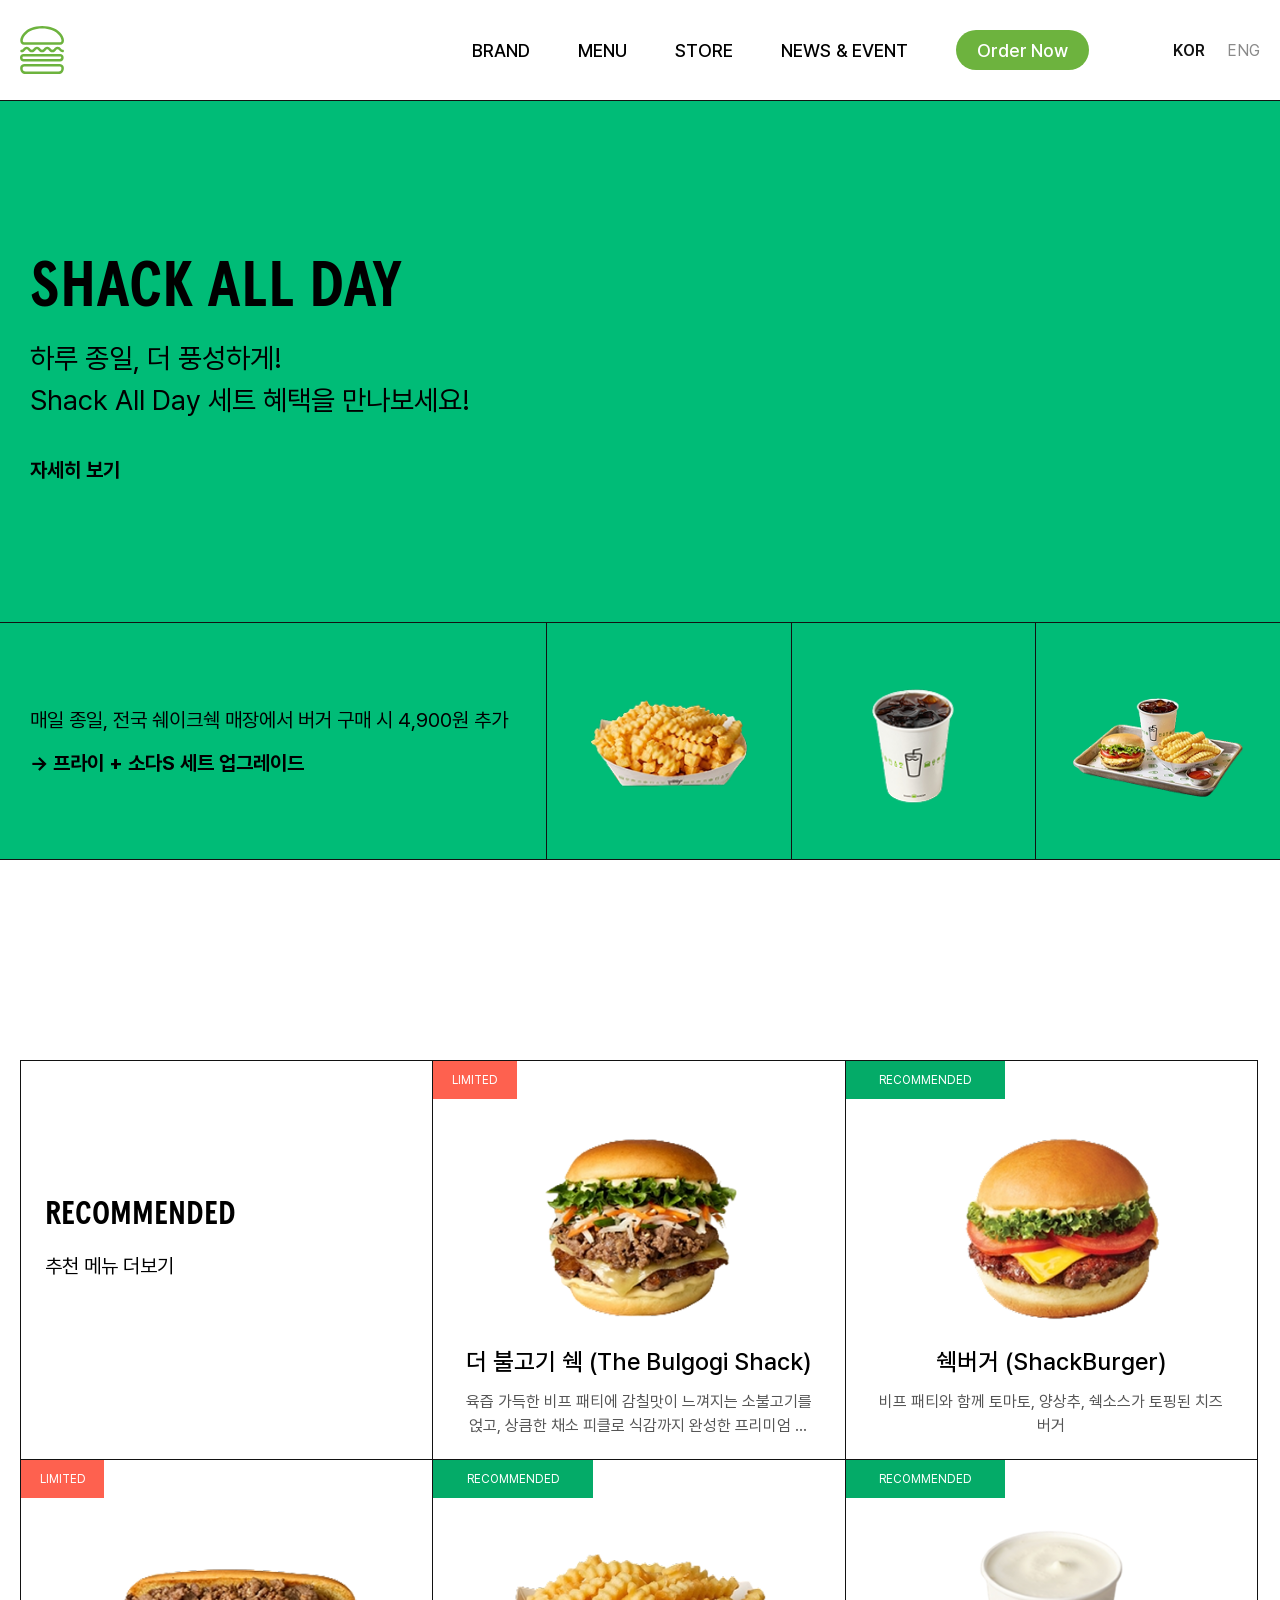
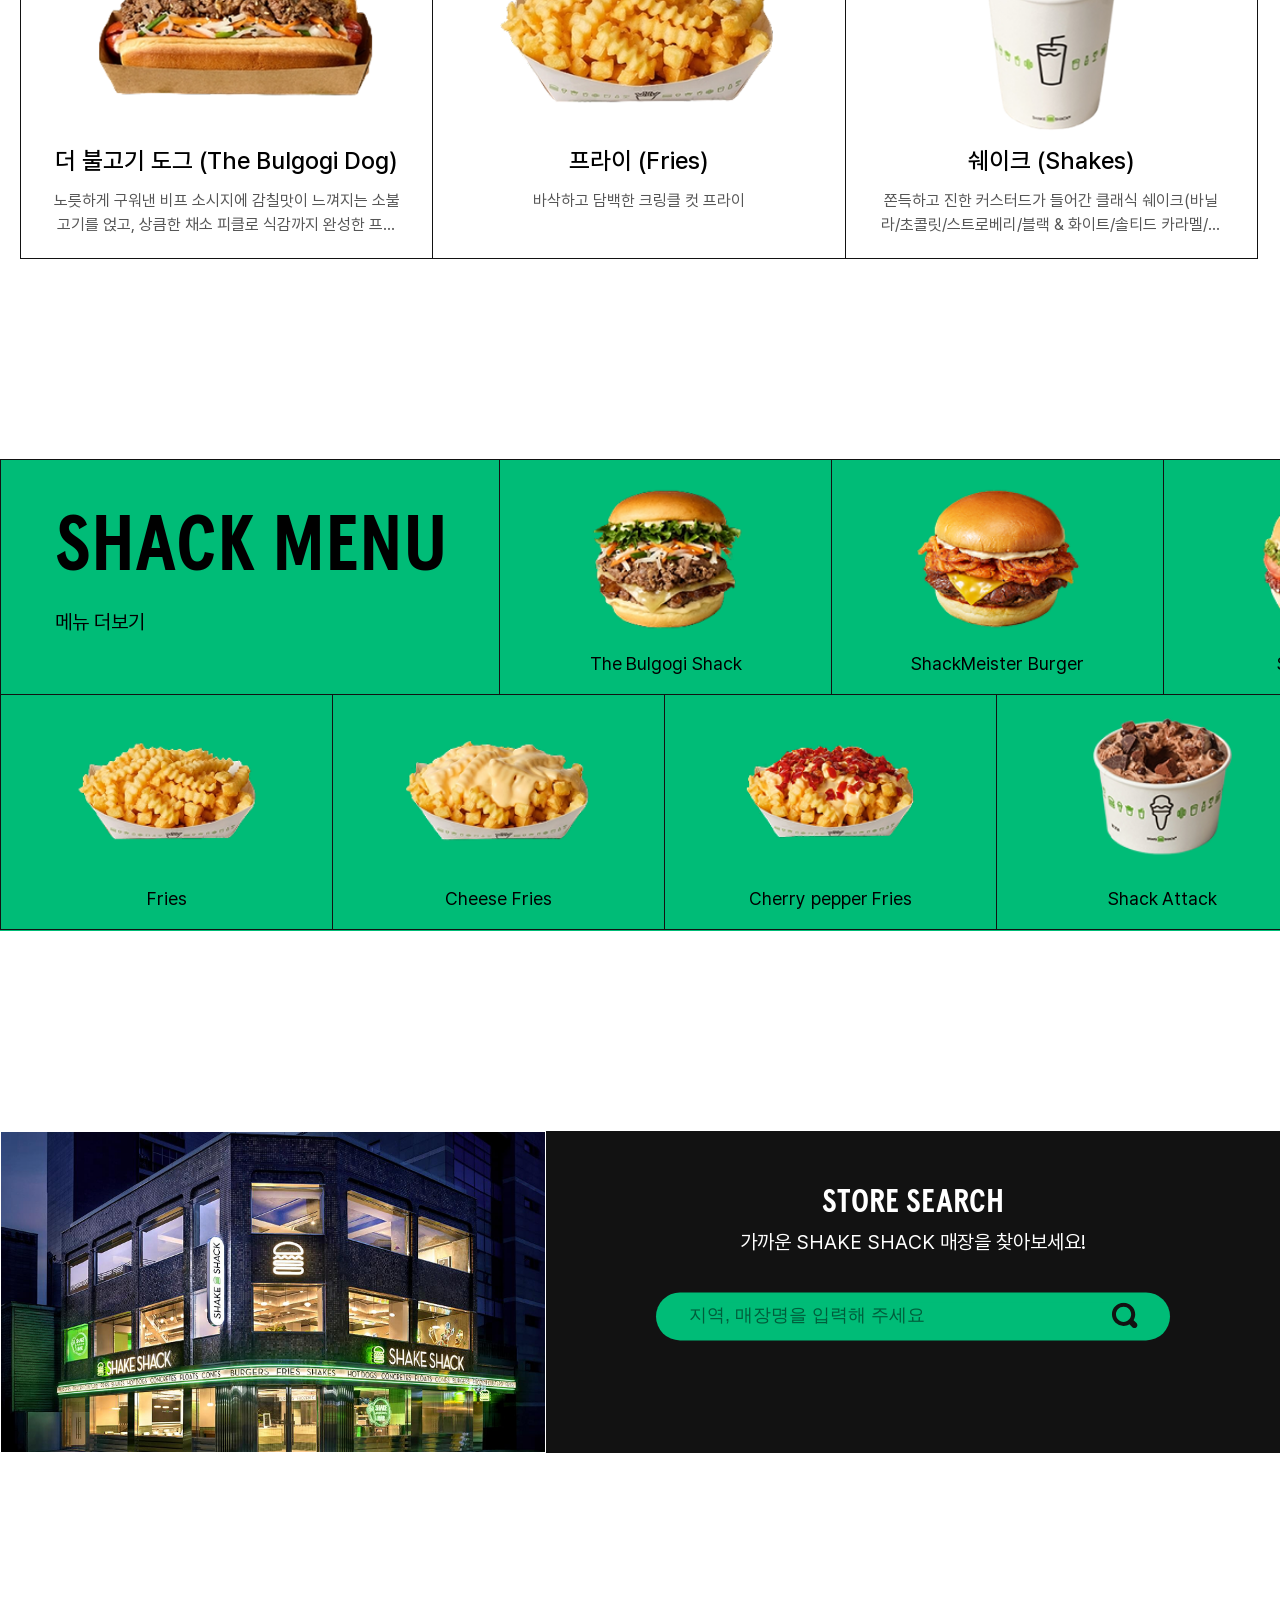
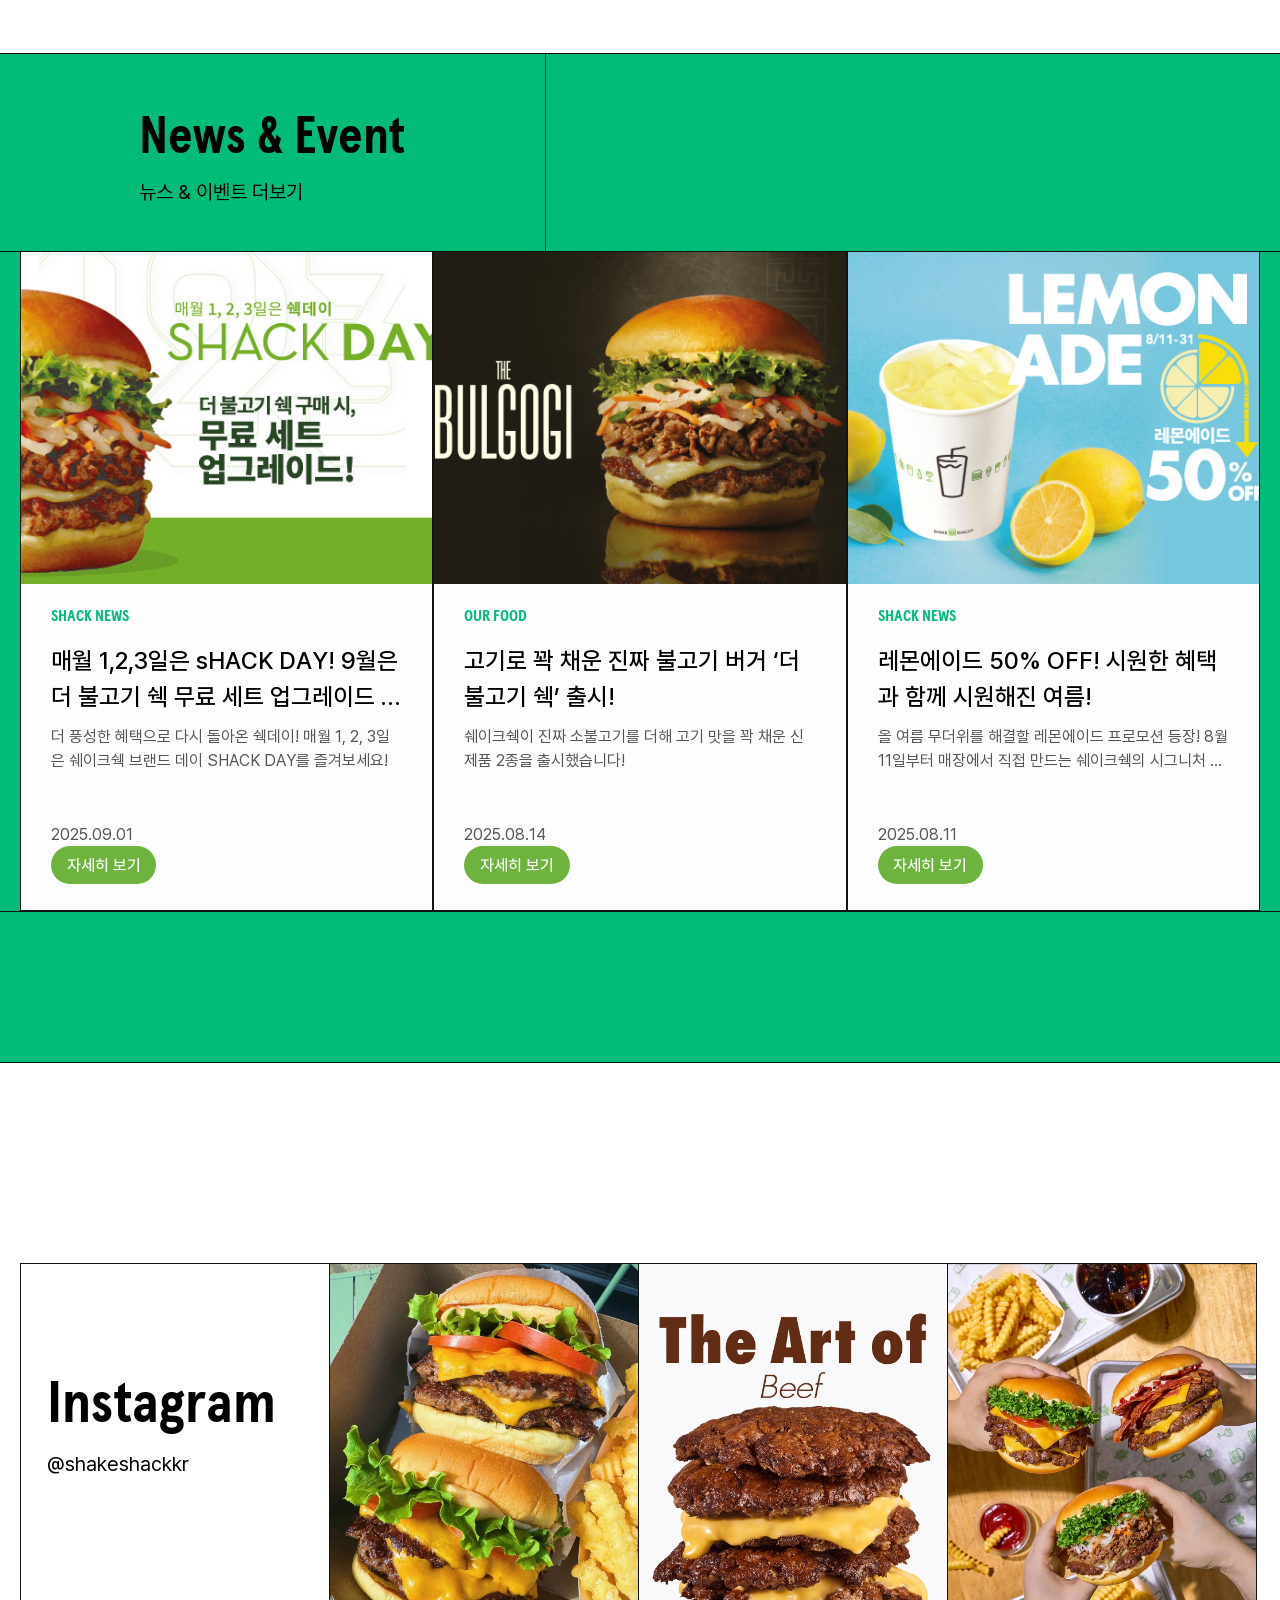
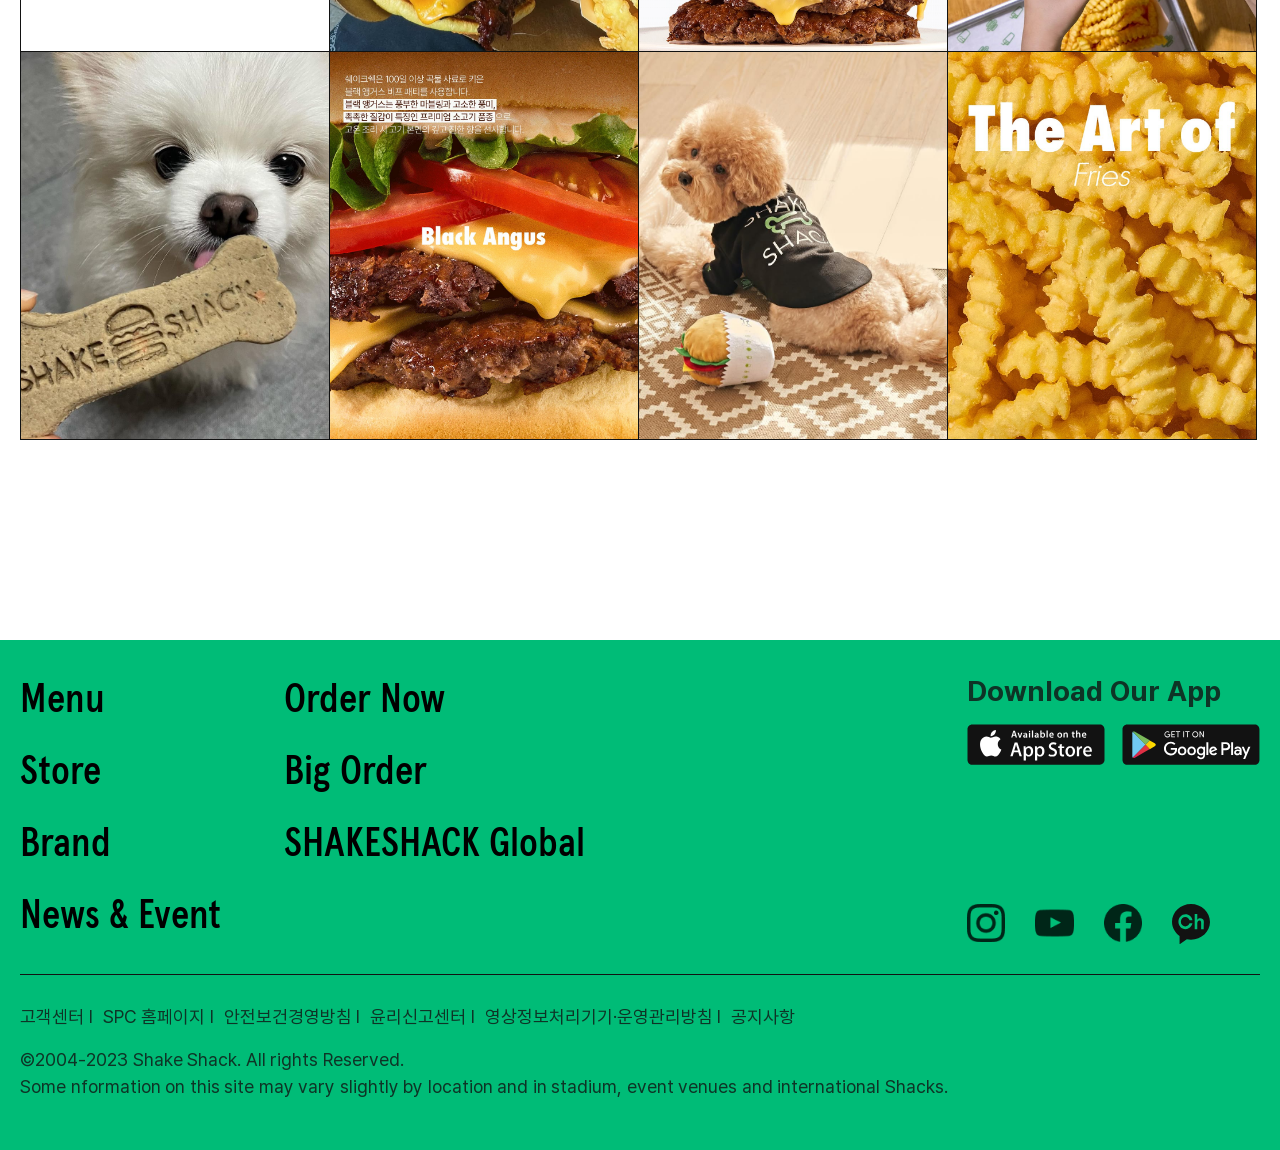
==== commit 07138e44: "메인비주얼img->vedio" ====
--- a/index.html
+++ b/index.html
@@ -98,7 +98,7 @@
                             </div><!-- main_vis_text_sec_01 -->
 
                             <div class="main_vis_img_sec_01">
-                                <img src="img/main_vis.png" alt="메인비주얼img">
+                                <video src="img/#이벤트 🔍 신년 맞이더욱 강력해진 쉑-데이 혜택 알아보기✔️쉑데이 구성 5천원 혜택 .mp4" autoplay muted loop></video>
                             </div><!-- main_vis_img_sec_01 -->
                         </div><!-- main_vis_wrap_01 -->
 
--- a/css/main.css
+++ b/css/main.css
@@ -209,7 +209,7 @@
     height: 100%;
 }
 
-.main_visual .main_vis_wrap_01 .main_vis_img_sec_01 img {
+.main_visual .main_vis_wrap_01 .main_vis_img_sec_01 video {
     width: 100%;
     height: 100%;
     object-fit: cover;
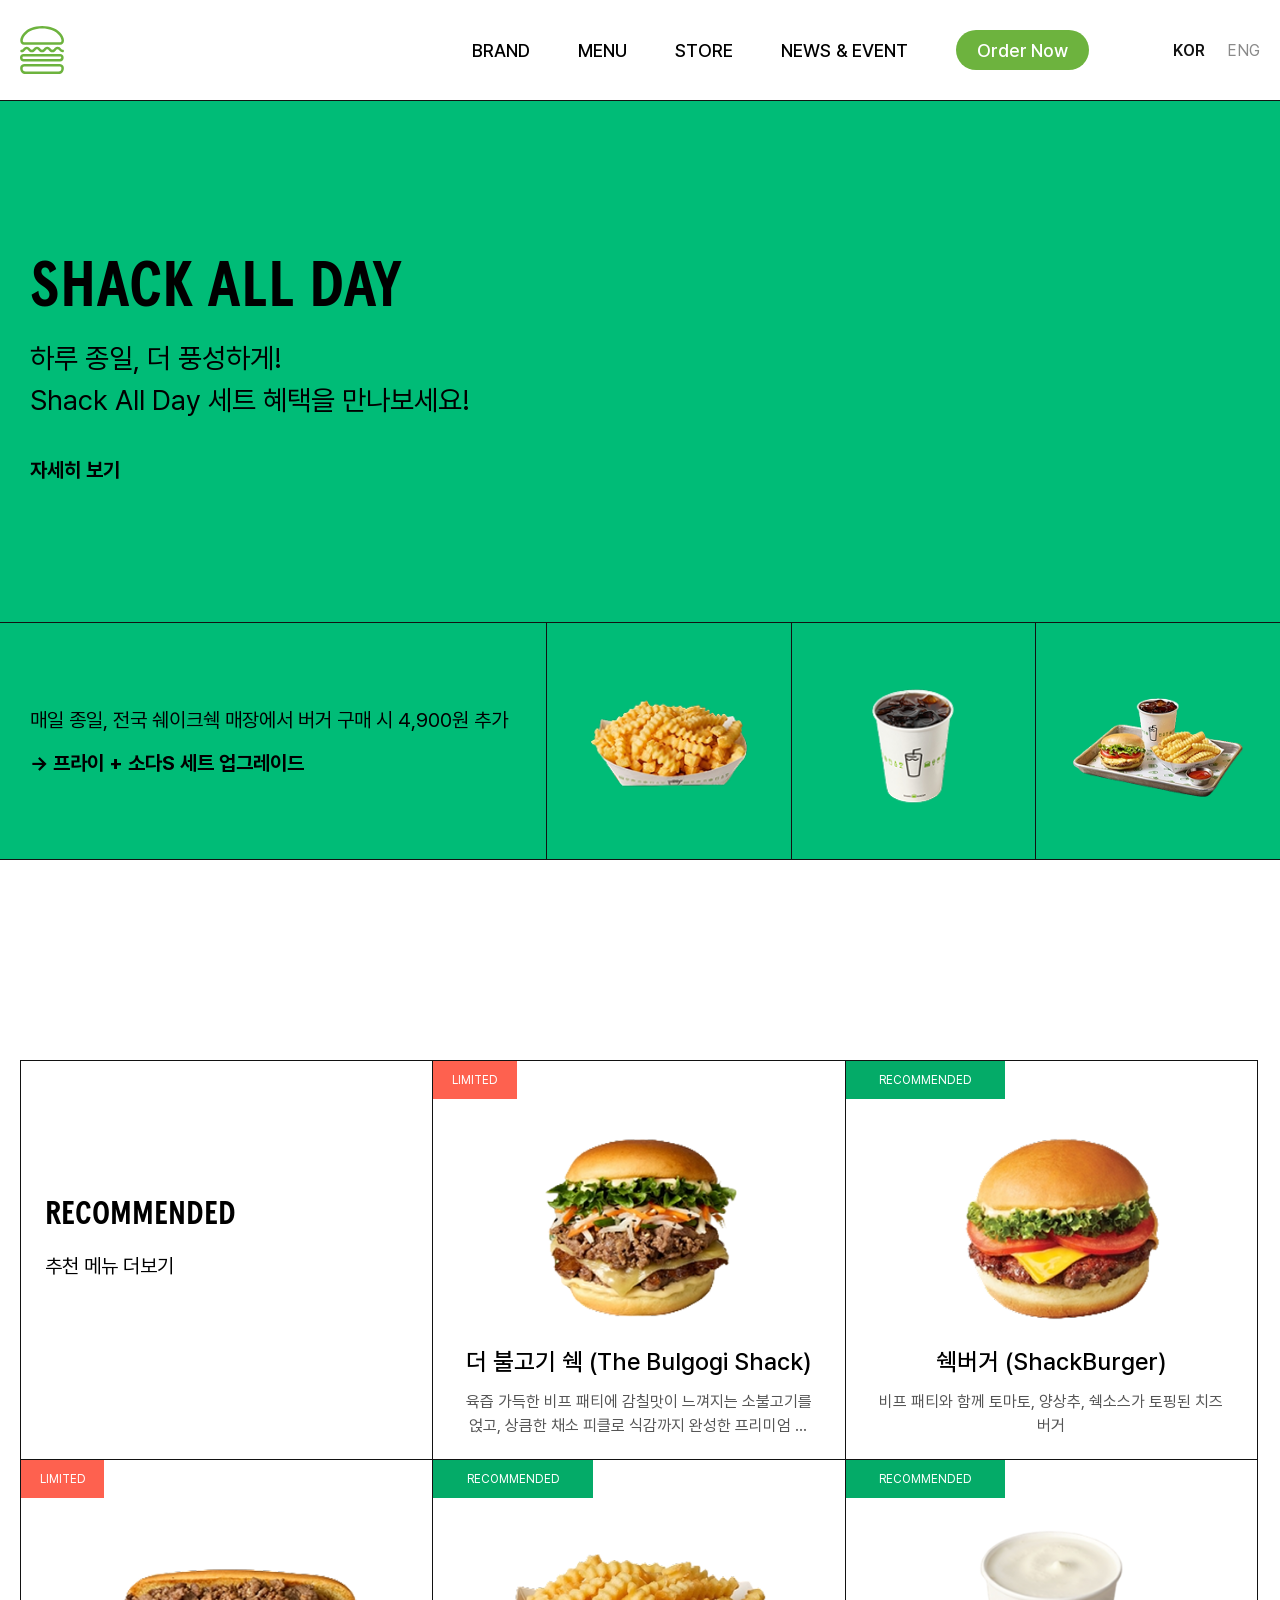
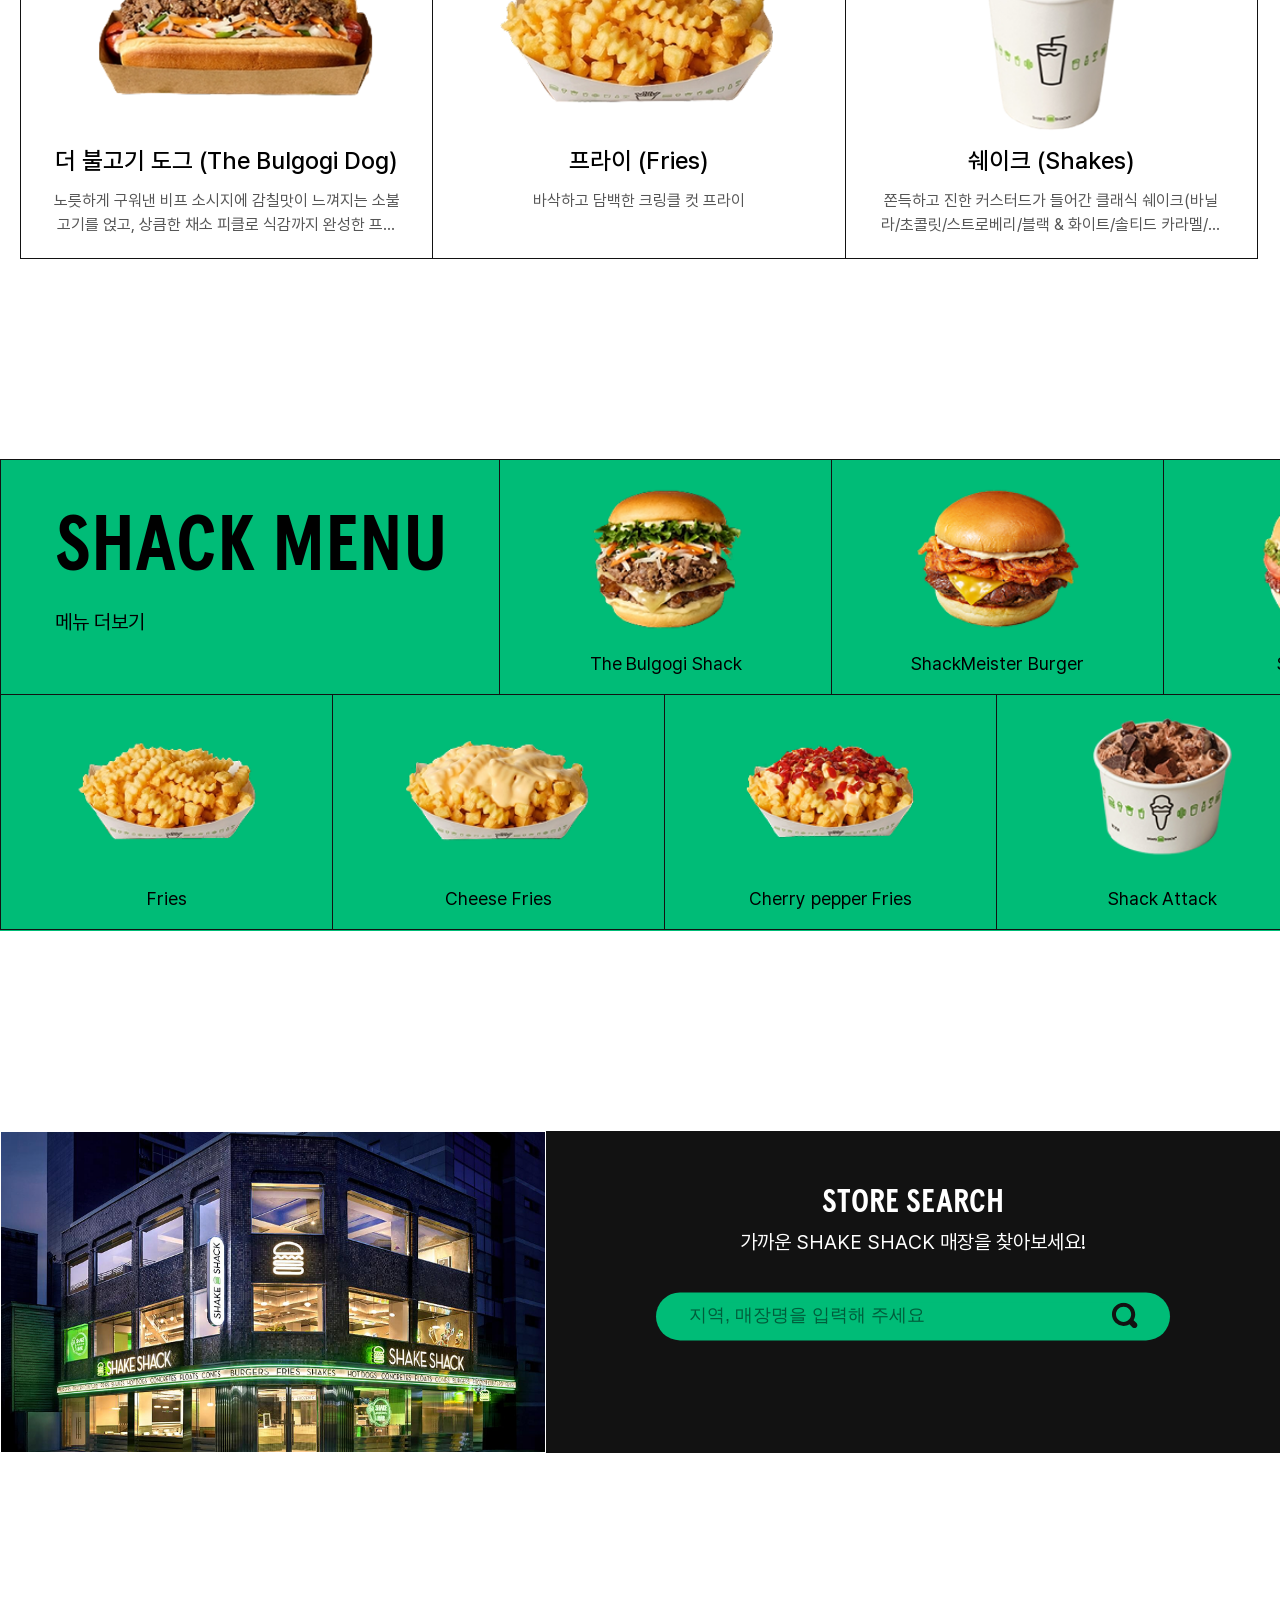
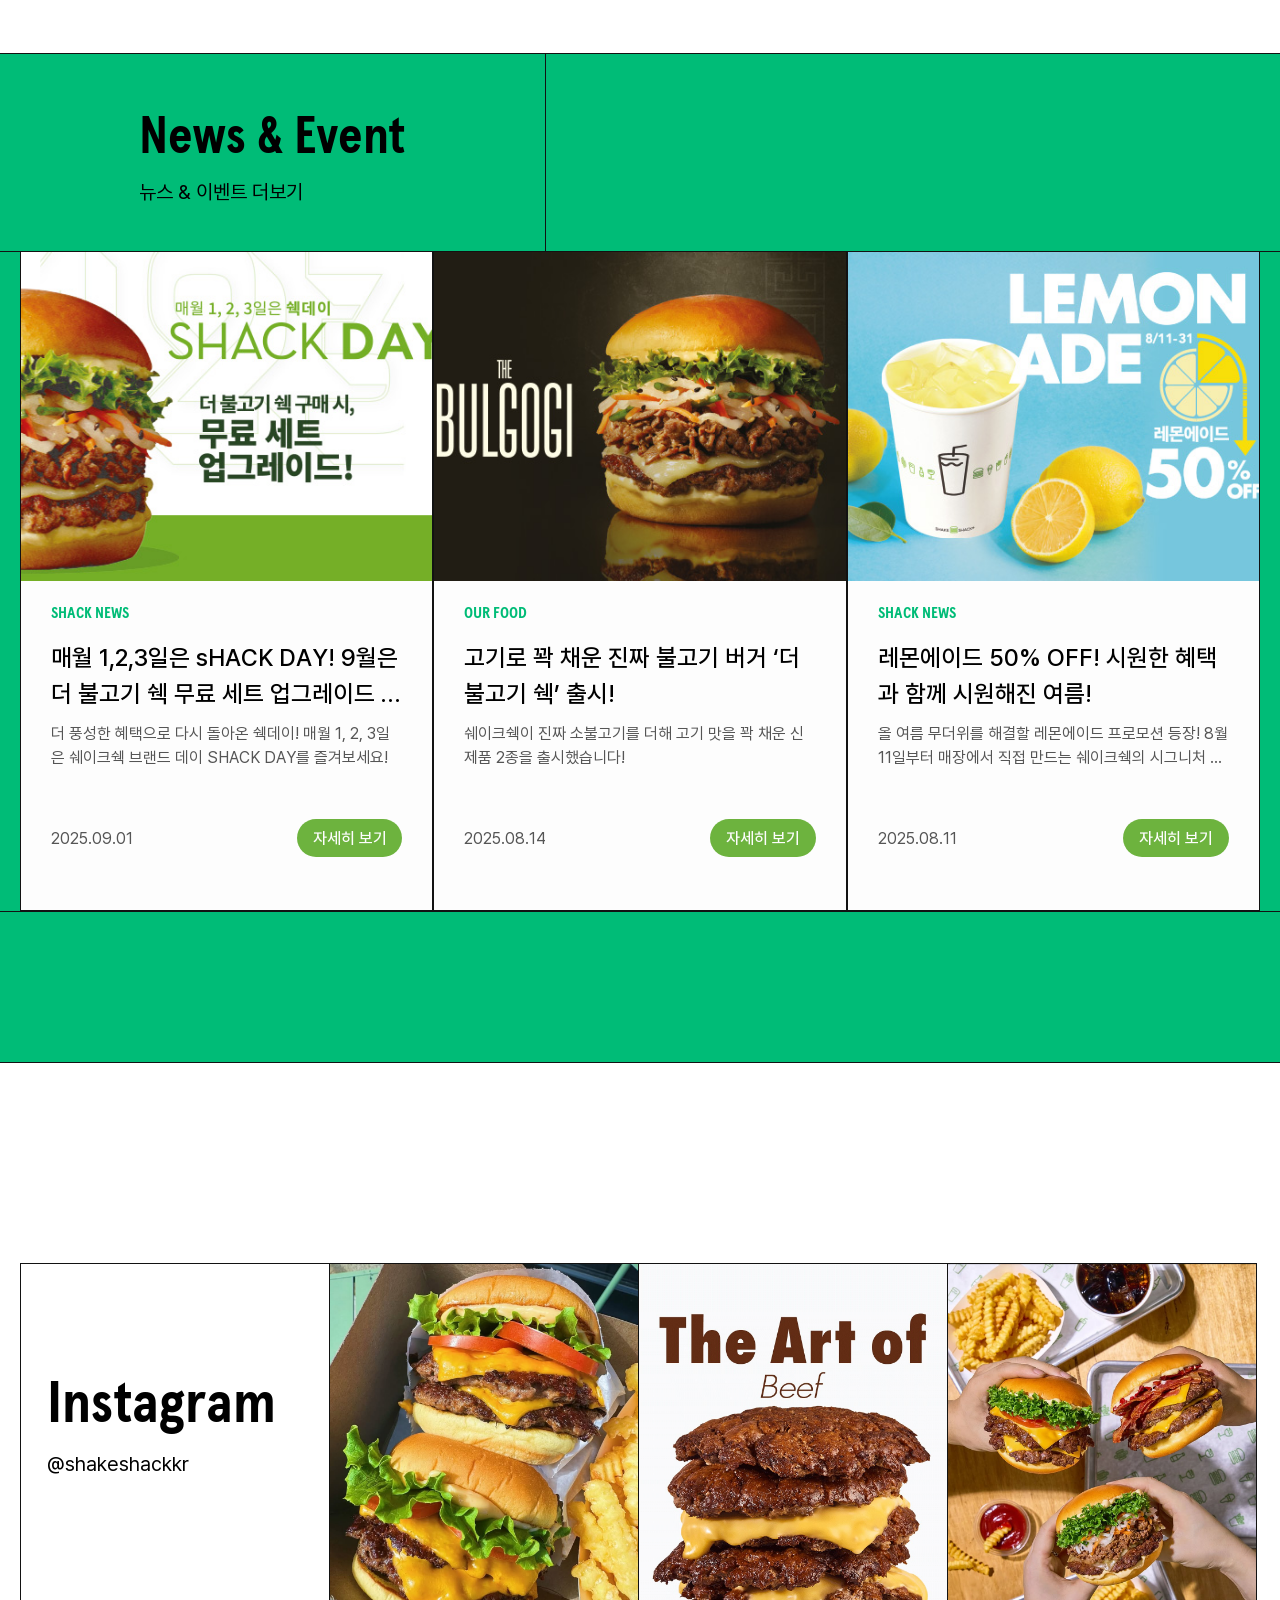
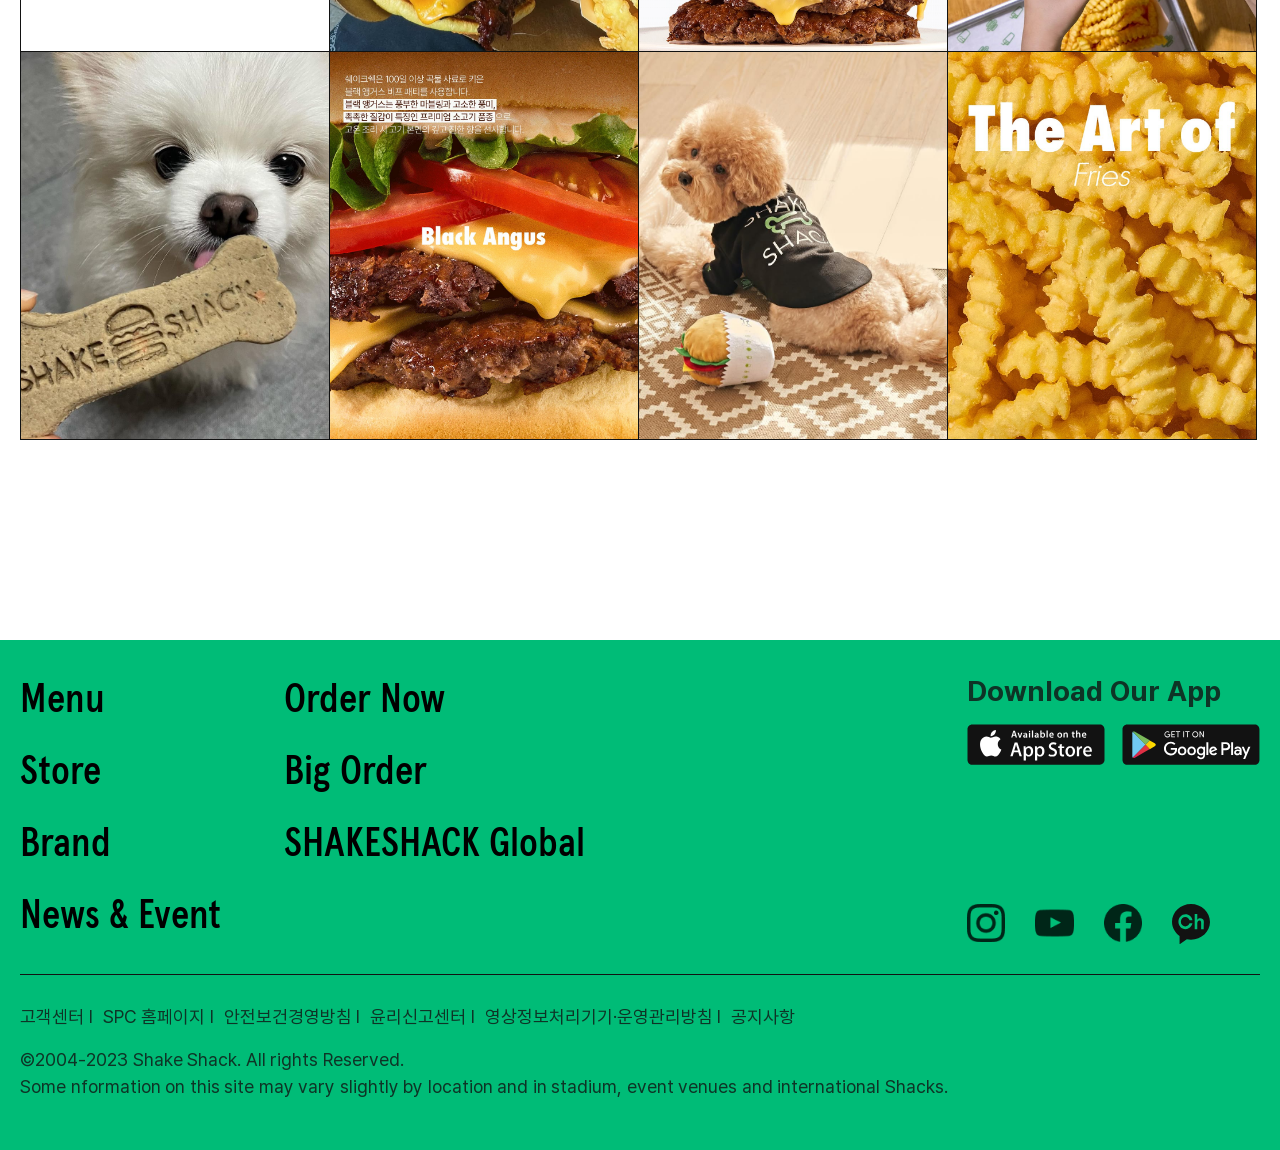
==== commit 792e0a1b: "메인비주얼 이미지->비디오 변경" ====
--- a/index.html
+++ b/index.html
@@ -98,7 +98,7 @@
                             </div><!-- main_vis_text_sec_01 -->
 
                             <div class="main_vis_img_sec_01">
-                                <video src="img/#이벤트 🔍 신년 맞이더욱 강력해진 쉑-데이 혜택 알아보기✔️쉑데이 구성 5천원 혜택 .mp4" autoplay muted loop></video>
+                                <video src="img/main_vis_video.mp4" autoplay muted loop></video>
                             </div><!-- main_vis_img_sec_01 -->
                         </div><!-- main_vis_wrap_01 -->
 
--- a/css/main.css
+++ b/css/main.css
@@ -208,6 +208,7 @@
     width: calc(100% - 42.65%);
     height: 100%;
 }
+
 
 .main_visual .main_vis_wrap_01 .main_vis_img_sec_01 video {
     width: 100%;
@@ -699,7 +700,8 @@
 
 .section_event_pc .gird_wrap02 .list .item .image {
     width: 100%;
-    height: 332px;
+    /* height: 332px; */
+    height: 50%;
 }
 
 .section_event_pc .gird_wrap02 .list .item .image img {
@@ -709,7 +711,8 @@
 }
 
 .section_event_pc .gird_wrap02 .list .item .text {
-    height: 326px;
+    /* height: 326px; */
+    height: 50%;
     padding: 20px 30px 60px 30px;
     background-color: #FDFDFD;
 }
@@ -765,7 +768,7 @@
     -webkit-box-orient: vertical;
 }
 
-.section_evsection_event_pcent .gird_wrap02 .list .item .text .inner .date_wrap {
+.section_event_pc .gird_wrap02 .list .item .text .inner .date_wrap {
     width: 100%;
     display: flex;
     justify-content: space-between;
@@ -1176,6 +1179,10 @@
         flex-wrap: wrap;
     }
 
+    .main_visual {
+        display: none;
+    }
+
 /* sec_rec */
 .section_rec {
 }
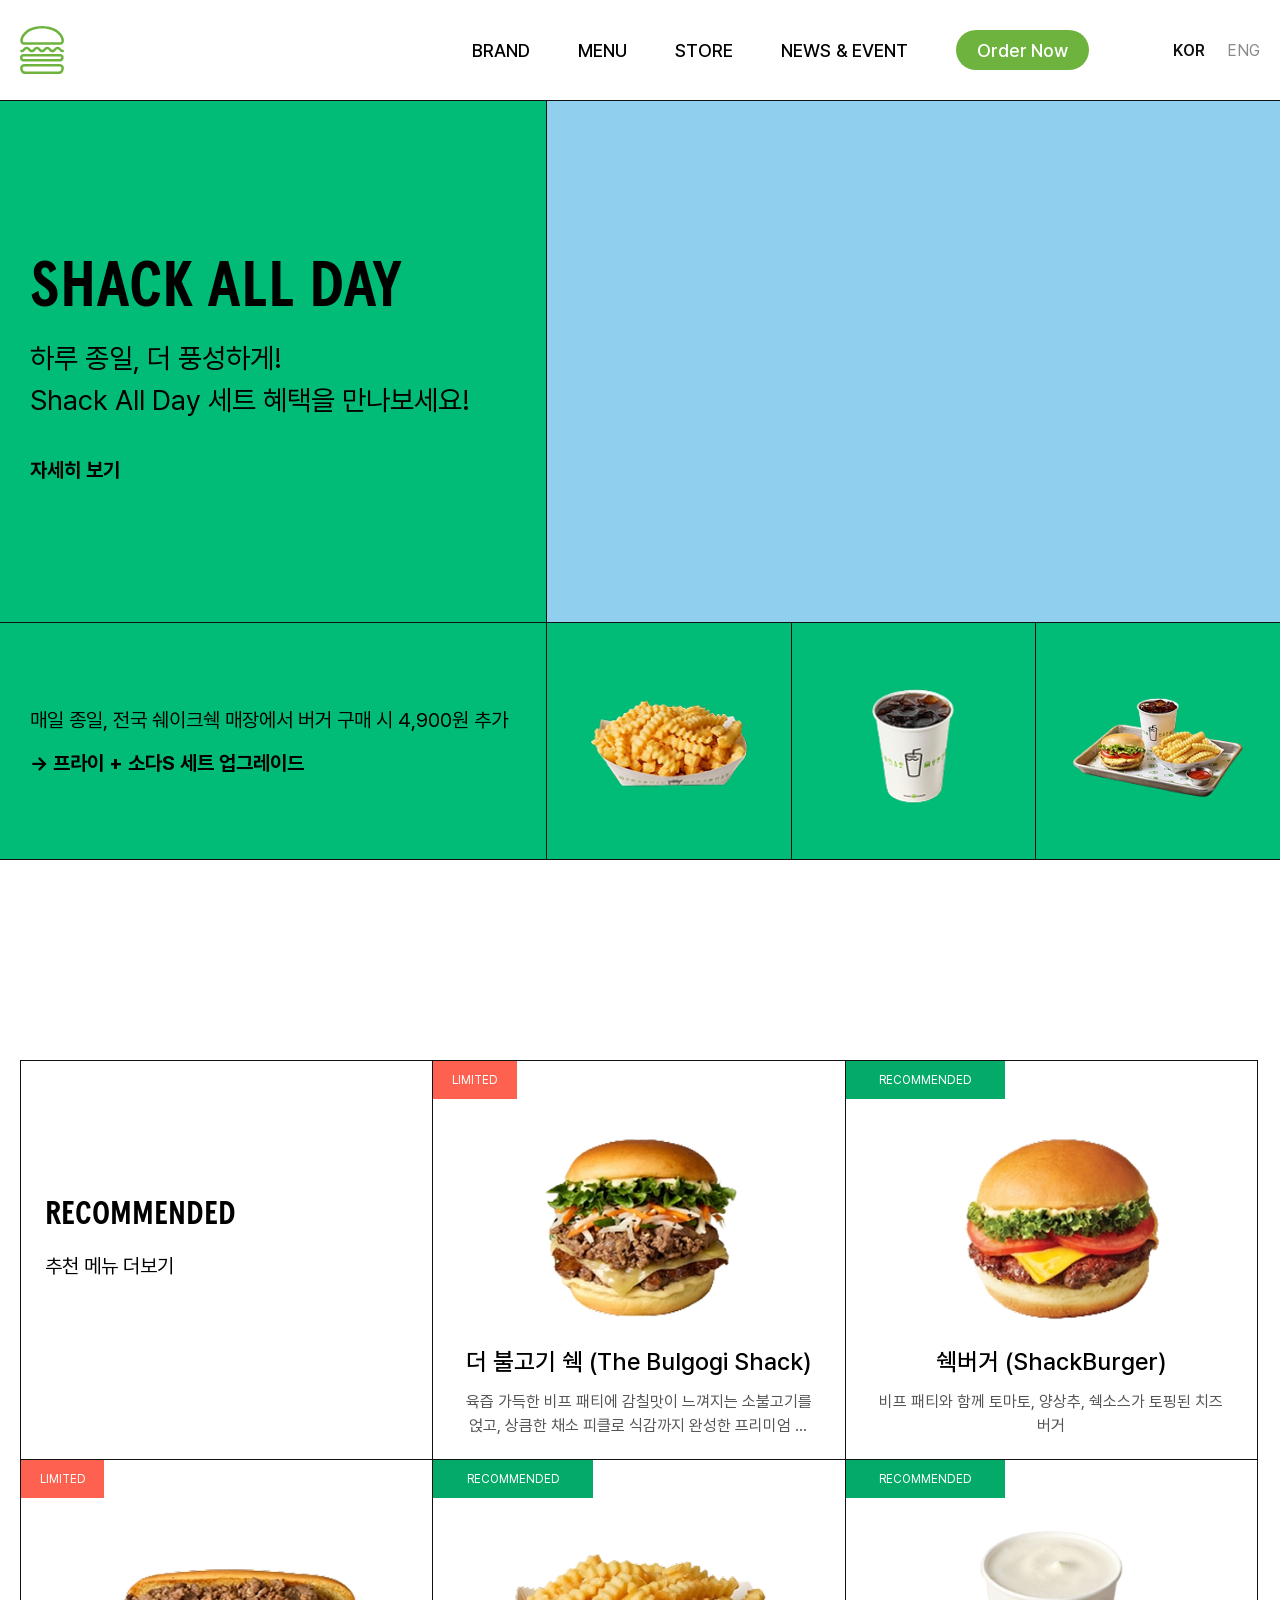
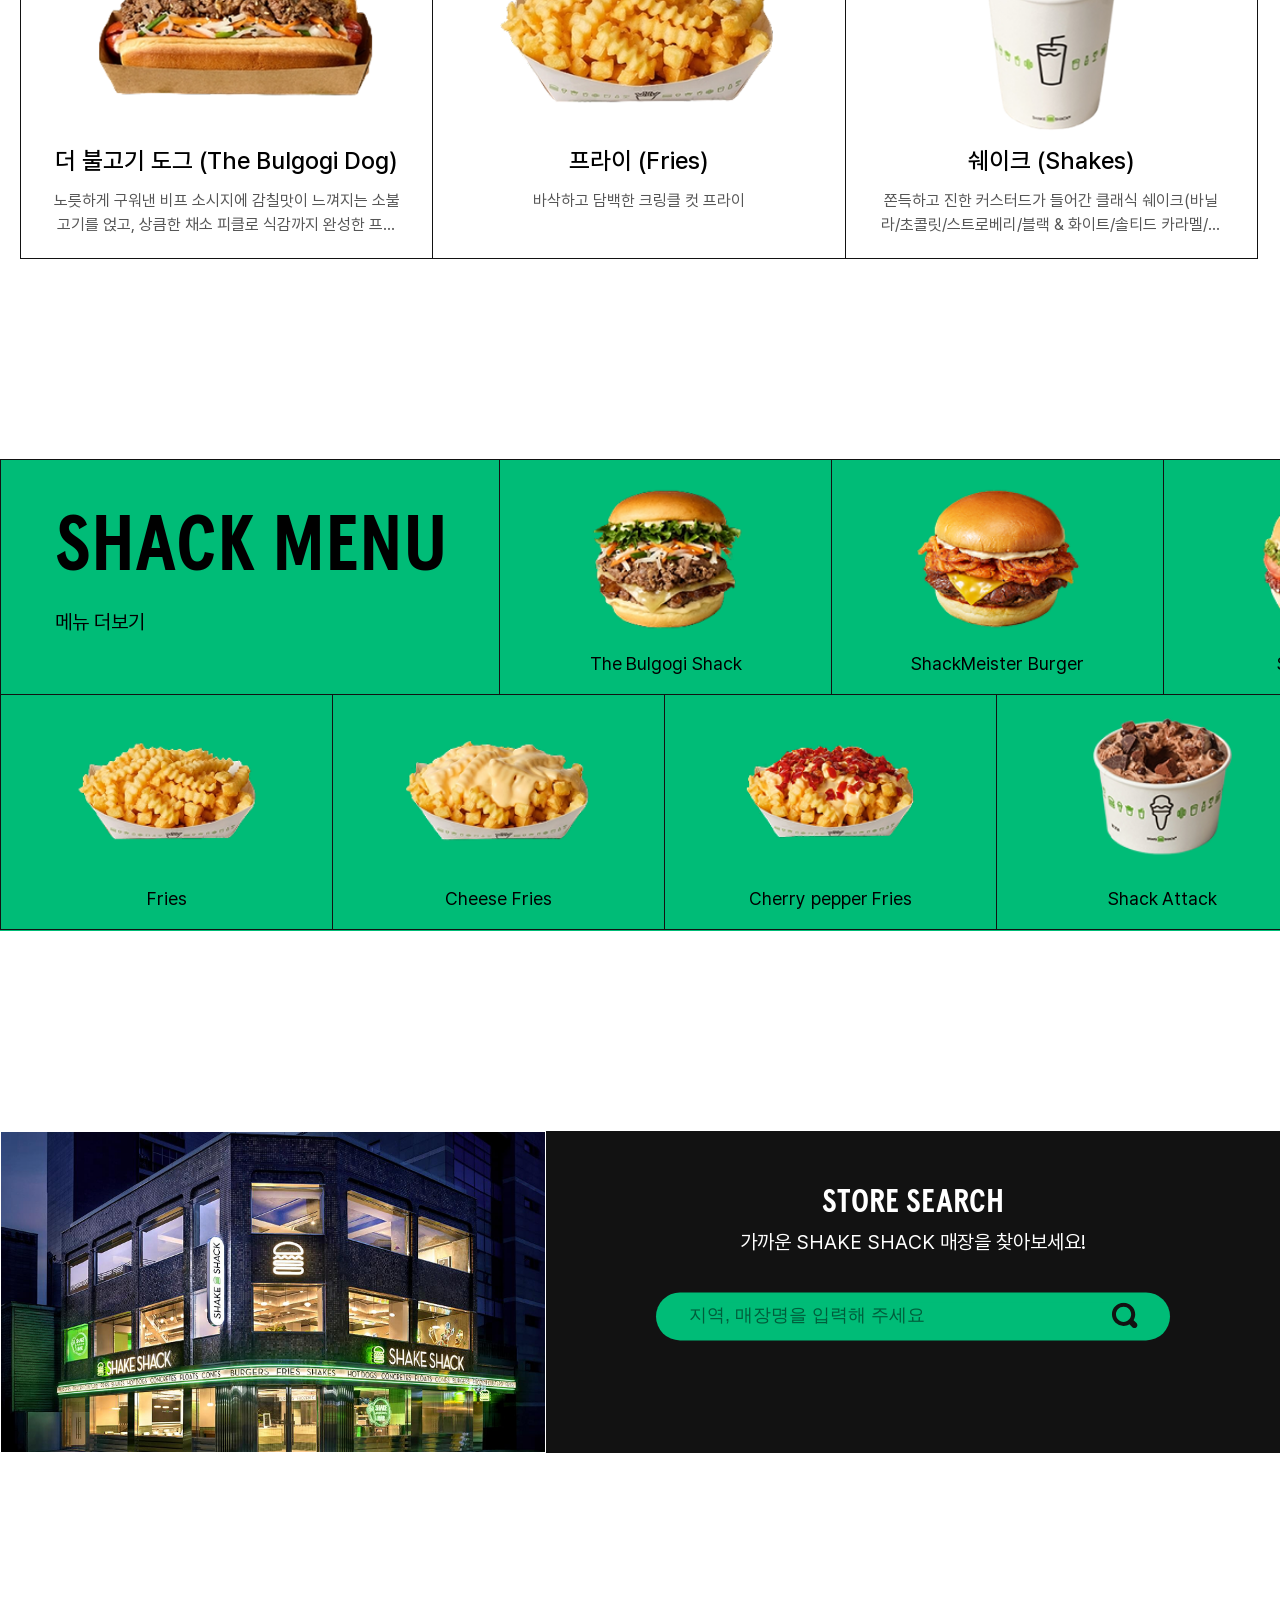
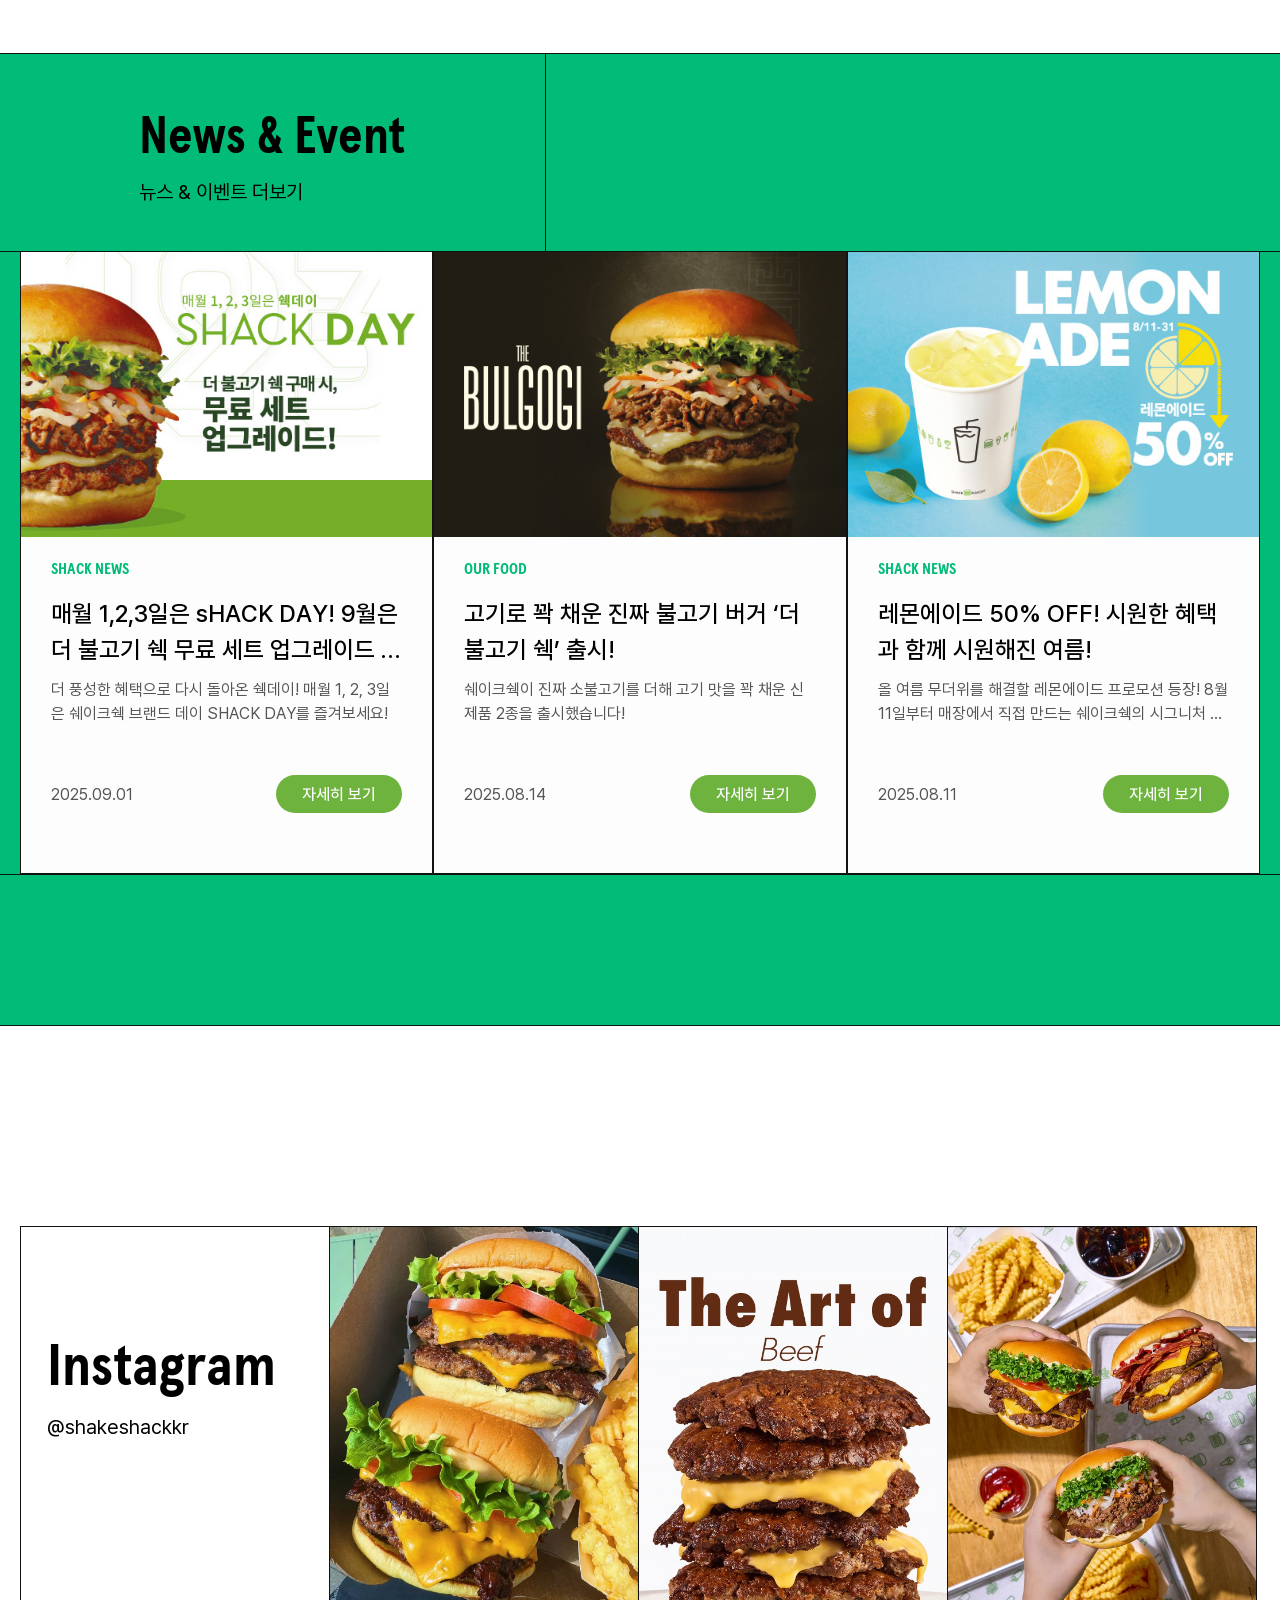
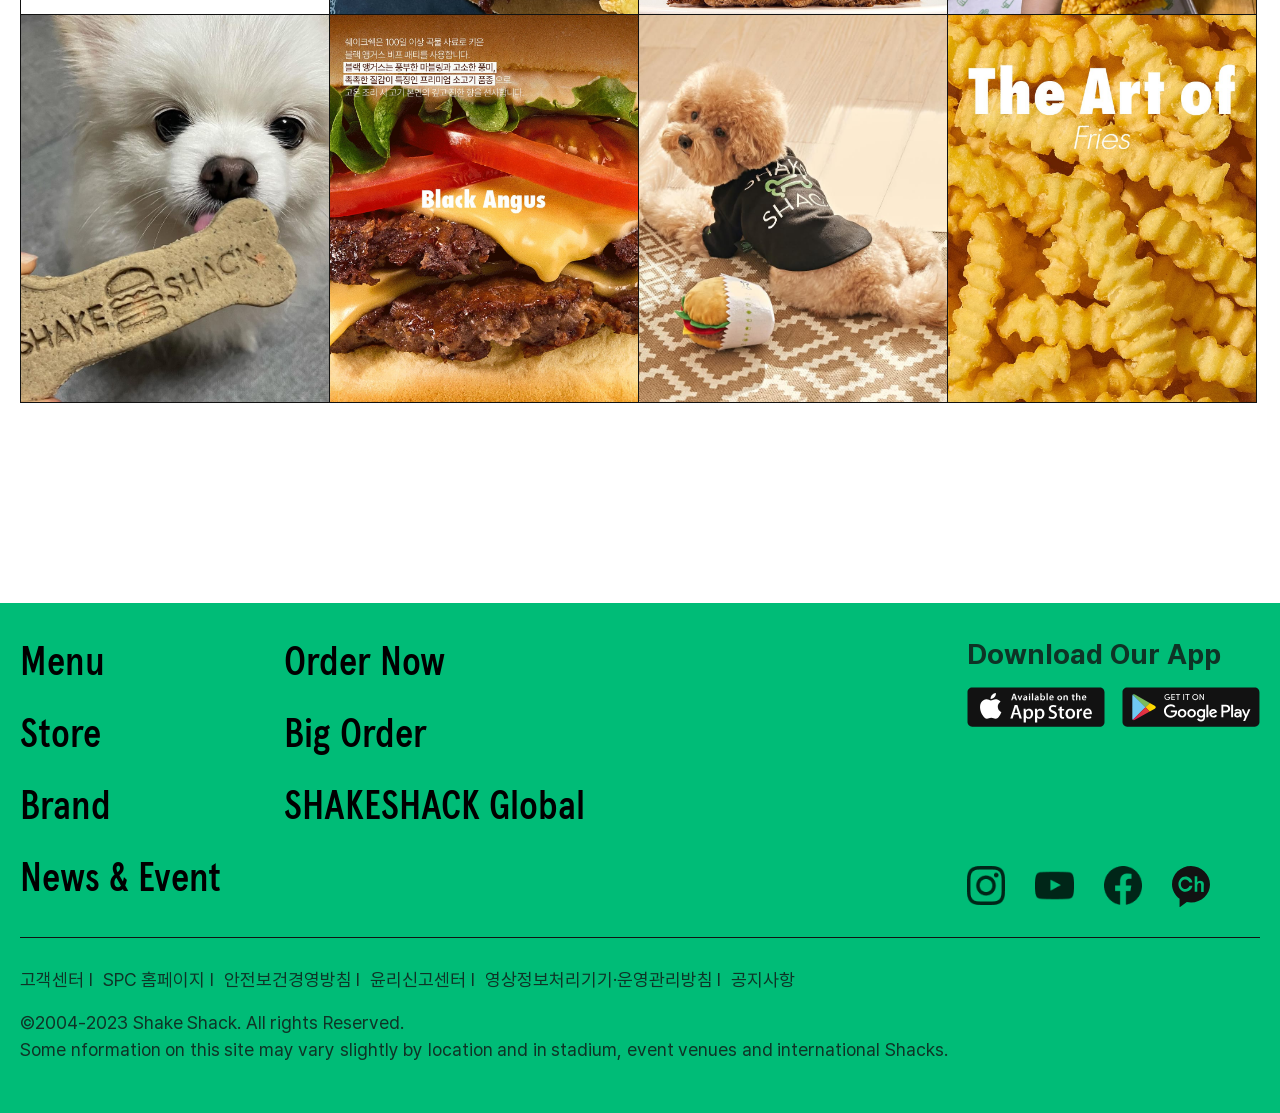
==== commit bff07a95: "수정사항 변경" ====
--- a/index.html
+++ b/index.html
@@ -98,6 +98,8 @@
                             </div><!-- main_vis_text_sec_01 -->
 
                             <div class="main_vis_img_sec_01">
+                                <video src="img/main_vis_video.mp4" autoplay muted loop></video>
+                                <video src="img/main_vis_video.mp4" autoplay muted loop></video>
                                 <video src="img/main_vis_video.mp4" autoplay muted loop></video>
                             </div><!-- main_vis_img_sec_01 -->
                         </div><!-- main_vis_wrap_01 -->
--- a/css/main.css
+++ b/css/main.css
@@ -6,7 +6,7 @@
 @import url('../font/Pretendard/stylesheet.css');
 
 body {
-    position: relative;
+    /* position: relative; 이거 뭐때문에 썼더라..*/
 }
 
 button {
@@ -167,6 +167,7 @@
     height: 522px;
     display: flex;
     border-bottom: 1px solid #121212;
+    position: relative;
 }
 
 .main_visual .main_vis_wrap_01 .main_vis_text_sec_01 {
@@ -178,8 +179,12 @@
 }
 
 .main_visual .main_vis_wrap_01 .main_vis_text_sec_01 .text_wrap {
-    margin: 0 auto;
-
+    max-width: 1440px;
+    width: calc(100% - 40px);
+    position: absolute;
+    top: 50%;
+    left: 50%;
+    transform: translate(-50%, -50%);
 }
 
 .main_visual .main_vis_wrap_01 .main_vis_text_sec_01 .text_wrap .title_text_wrap h2 {
@@ -207,19 +212,28 @@
 .main_visual .main_vis_wrap_01 .main_vis_img_sec_01 {
     width: calc(100% - 42.65%);
     height: 100%;
+    background-color: #90CFEE;
+    display: flex;
+    overflow: hidden;
+    border-left: 1px solid #121212;
 }
 
 
 .main_visual .main_vis_wrap_01 .main_vis_img_sec_01 video {
-    width: 100%;
-    height: 100%;
-    object-fit: cover;
+    height: 100%;
+    display: block;
+    object-fit: contain;
+    transform: rotate(90deg);
+    margin: 0 1px;
+
+
 }
 
 .main_visual .main_vis_wrap_02 {
     width: 100%;
     height: 236px;
     display: flex;
+    position: relative;
 }
 
 .main_visual .main_vis_wrap_02 .main_vis_text_sec_02 {
@@ -228,11 +242,15 @@
     height: 100%;
     display: flex;
     align-items: center;
-
 }
 
 .main_visual .main_vis_wrap_02 .main_vis_text_sec_02 .text_wrap {
-    margin: 0 auto;
+    max-width: 1440px;
+    width: calc(100% - 40px);
+    position: absolute;
+    top: 50%;
+    left: 50%;
+    transform: translate(-50%, -50%);
 }
 
 .main_visual .main_vis_wrap_02 .main_vis_text_sec_02 .text_wrap p {
@@ -458,7 +476,6 @@
     border: 1px solid #121212;
     z-index: 9999;
     background-color: #00BC77;
-
 }
 
 .section_menu .menu-01 .menu_text .text_wrap {
@@ -577,7 +594,6 @@
 .section_store .store_right {
     width: 57.34%;
     background-color: #121212;
-
 }
 
 .section_store .store_right .inner {
@@ -589,6 +605,8 @@
     flex-direction: column;
     justify-content: space-between;
     transform: translateY(30%);
+
+        
 }
 
 .section_store .store_right .inner .text_wrap {
@@ -681,7 +699,7 @@
 .section_event_pc .gird_wrap01 .gird {}
 
 .section_event_pc .gird_wrap02 {
-    height: 660px;
+    /* height: 660px; 이미지 비율을 위해 h값 지정x */
     border-bottom: 1px solid #121212;
 }
 
@@ -695,24 +713,22 @@
     height: 100%;
     border: 1px solid #121212;
     border-top: 0;
-
 }
 
 .section_event_pc .gird_wrap02 .list .item .image {
     width: 100%;
-    /* height: 332px; */
-    height: 50%;
 }
 
 .section_event_pc .gird_wrap02 .list .item .image img {
     width: 100%;
     height: 100%;
     object-fit: cover;
+    display: block;
+    /* 이미지아래 틈이 있어서 */
 }
 
 .section_event_pc .gird_wrap02 .list .item .text {
     /* height: 326px; */
-    height: 50%;
     padding: 20px 30px 60px 30px;
     background-color: #FDFDFD;
 }
@@ -784,7 +800,8 @@
 }
 
 .section_event_pc .gird_wrap02 .list .item .text .inner .date_wrap .button {
-    width: 30%;
+    /* width: 30%; 버튼같은 작은 컨텐츠는 px로 지정할것 %(x) */
+    width: 126px;
     height: 38px;
 
     background-color: #6DB33E;
@@ -1141,6 +1158,8 @@
         /* 오른쪽 배치 */
         text-align: right;
         /* 우측정렬 */
+        height: 100%;
+        z-index: 999999999;
     }
 
     .header .inner .nav_mobile.active {
@@ -1176,36 +1195,39 @@
     }
 
     .header .inner .nav_mobile .lang_wrap {
-        flex-wrap: wrap;
+        display: flex;
+        gap: 22px;
+        font-size: 20px;
+        font-weight: 700;
     }
 
     .main_visual {
         display: none;
     }
 
-/* sec_rec */
-.section_rec {
-}
-
-.section_rec .inner {
-    display: flex;
-    flex-wrap: wrap;
-}
-
-.section_rec .inner .rec_text {
-    width: 50%;
-    height: auto;
-    border: 1px solid #121212;
-    margin: 0 0 -1px 0;
-}
+    /* sec_rec */
+    .section_rec {}
+
+    .section_rec .inner {
+        display: flex;
+        flex-wrap: wrap;
+    }
+
+    .section_rec .inner .rec_text {
+        width: 50%;
+        height: auto;
+        border: 1px solid #121212;
+        margin: 0 0 -1px 0;
+    }
+
     .section_menu .menu-01 .menu_text {
         width: 400px;
     }
 
     .section_rec .inner .item {
-    width: 50%;
-    border: 1px solid #121212;
-}
+        width: 50%;
+        border: 1px solid #121212;
+    }
 
 
 
@@ -1227,16 +1249,20 @@
 
     .section_store .store_right {
         width: 100%;
-        height: 100%;
+        /* h값 지우기 */
     }
 
     .section_store .store_right .inner {
         height: 100%;
-        padding: 0 0 150px 0;
-        transform: translateY(20%);
         display: flex;
         flex-direction: column;
         justify-content: space-between;
+        padding: 100px 0;
+        transform: translateY(0%);
+    }
+
+    .section_store .store_right .inner .text_wrap p {
+        margin-bottom: 22px;
     }
 
     /* section_event */
@@ -1357,7 +1383,7 @@
     }
 
     .section_event_mobile .list .item .text .inner .date_wrap .button {
-        width: 30%;
+        width: 126px;
         height: 38px;
 
         background-color: #6DB33E;
@@ -1373,25 +1399,29 @@
     }
 
     .section_event_mobile .list .item .text .inner .date_wrap .button a {
-        width: 100%;
+        width: 126px;
         height: 100%;
         text-align: center;
         line-height: 38px;
     }
 
- /* sec_insta */
- .section_insta .inner .insta_text {
-    width: 33.3%;
- }
- .section_insta .inner .image {
-    width: 33.3%;
- }
-  .section_insta .inner .image:nth-child(6){
-    display: none;
-  }
-  .section_insta .inner .image:nth-child(7){
-    display: none;
-  }
+    /* sec_insta */
+    .section_insta .inner .insta_text {
+        width: 33.3%;
+    }
+
+    .section_insta .inner .image {
+        width: 33.3%;
+    }
+
+    .section_insta .inner .image:nth-child(6) {
+        display: none;
+    }
+
+    .section_insta .inner .image:nth-child(7) {
+        display: none;
+    }
+
     /* 900 */
 
 
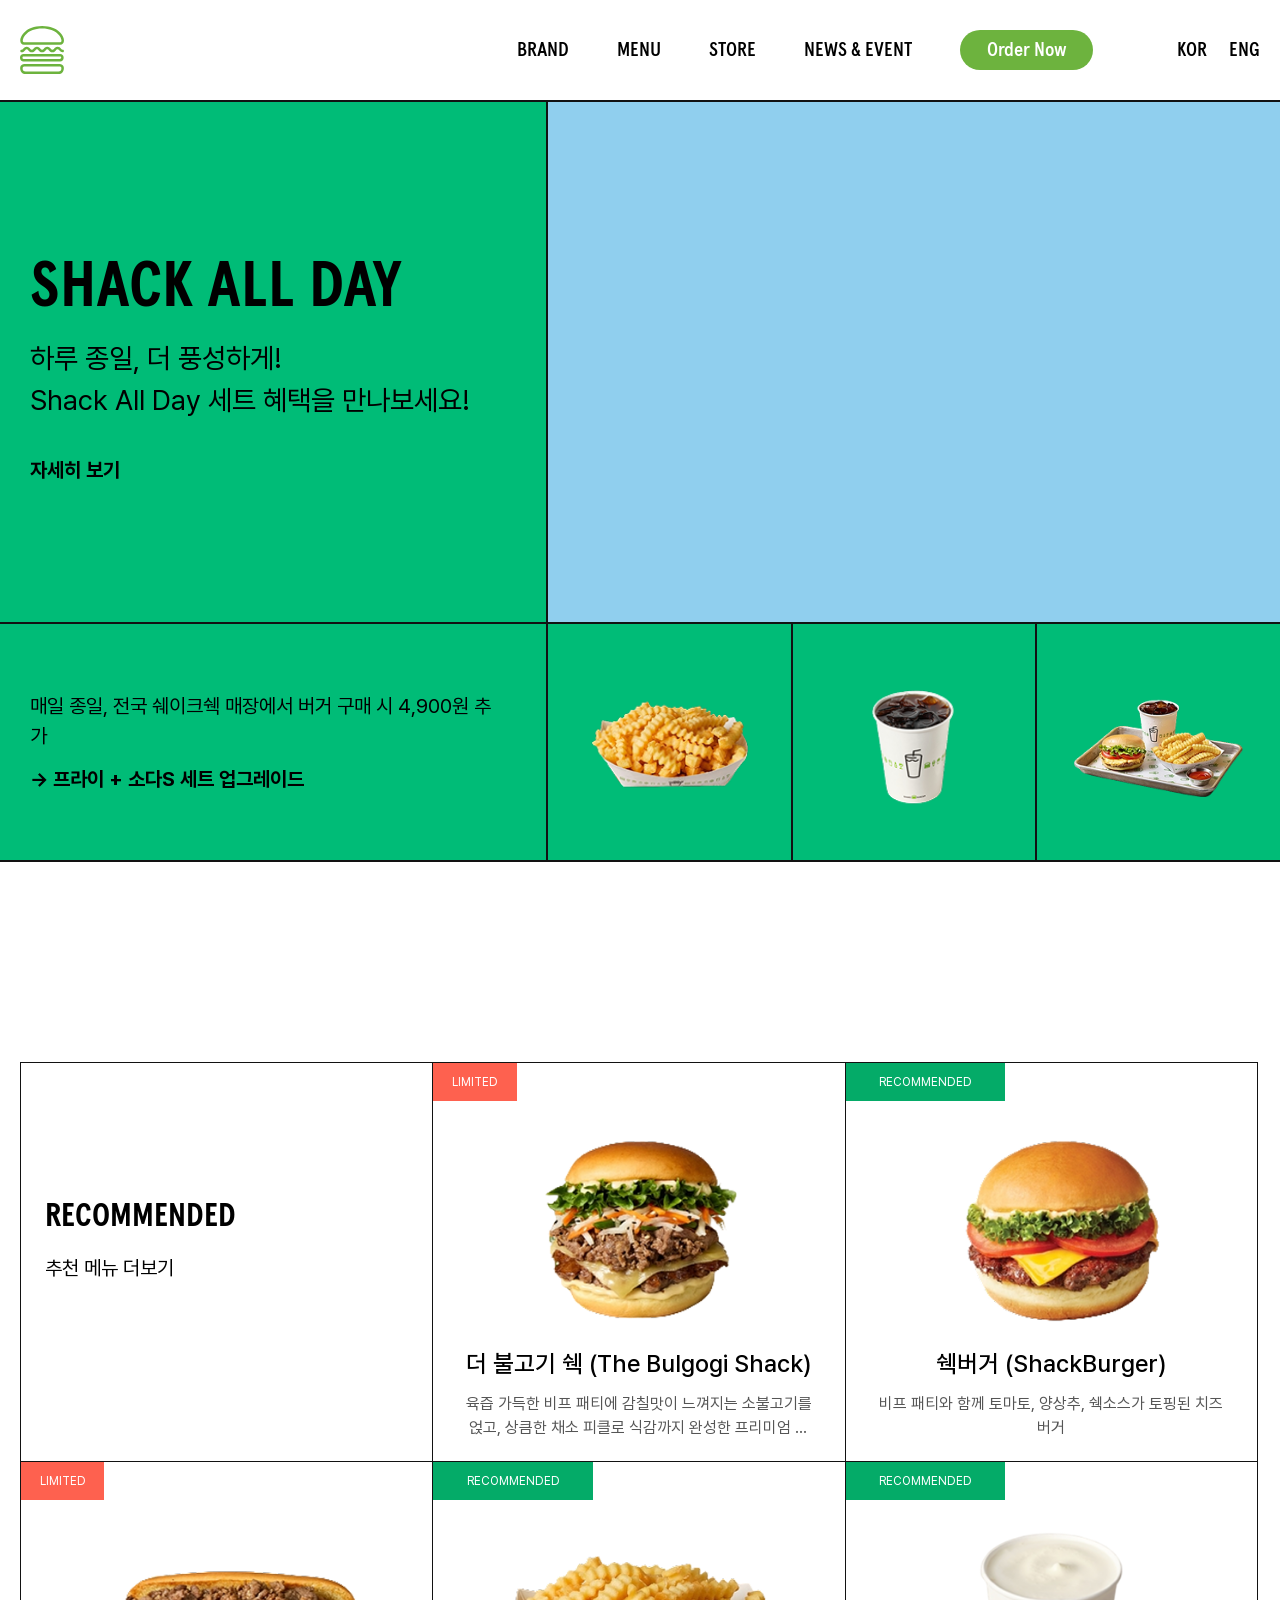
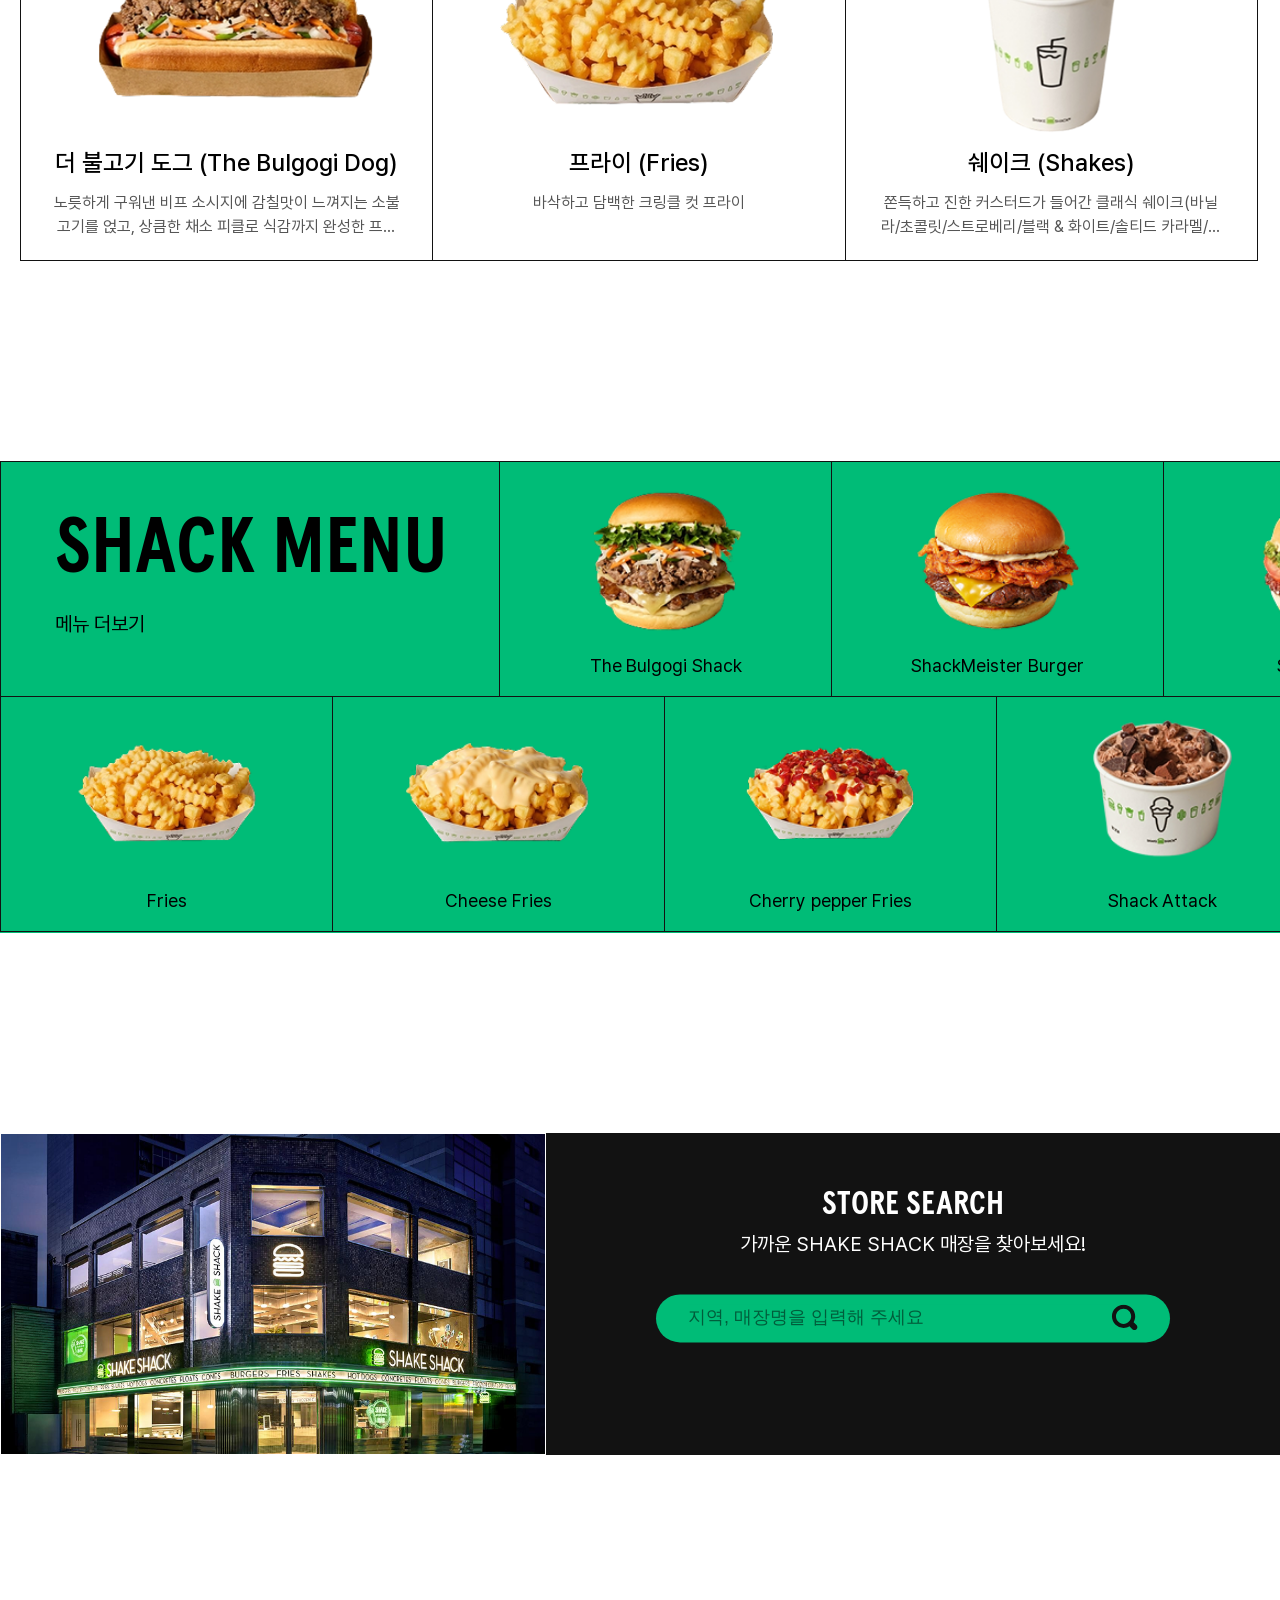
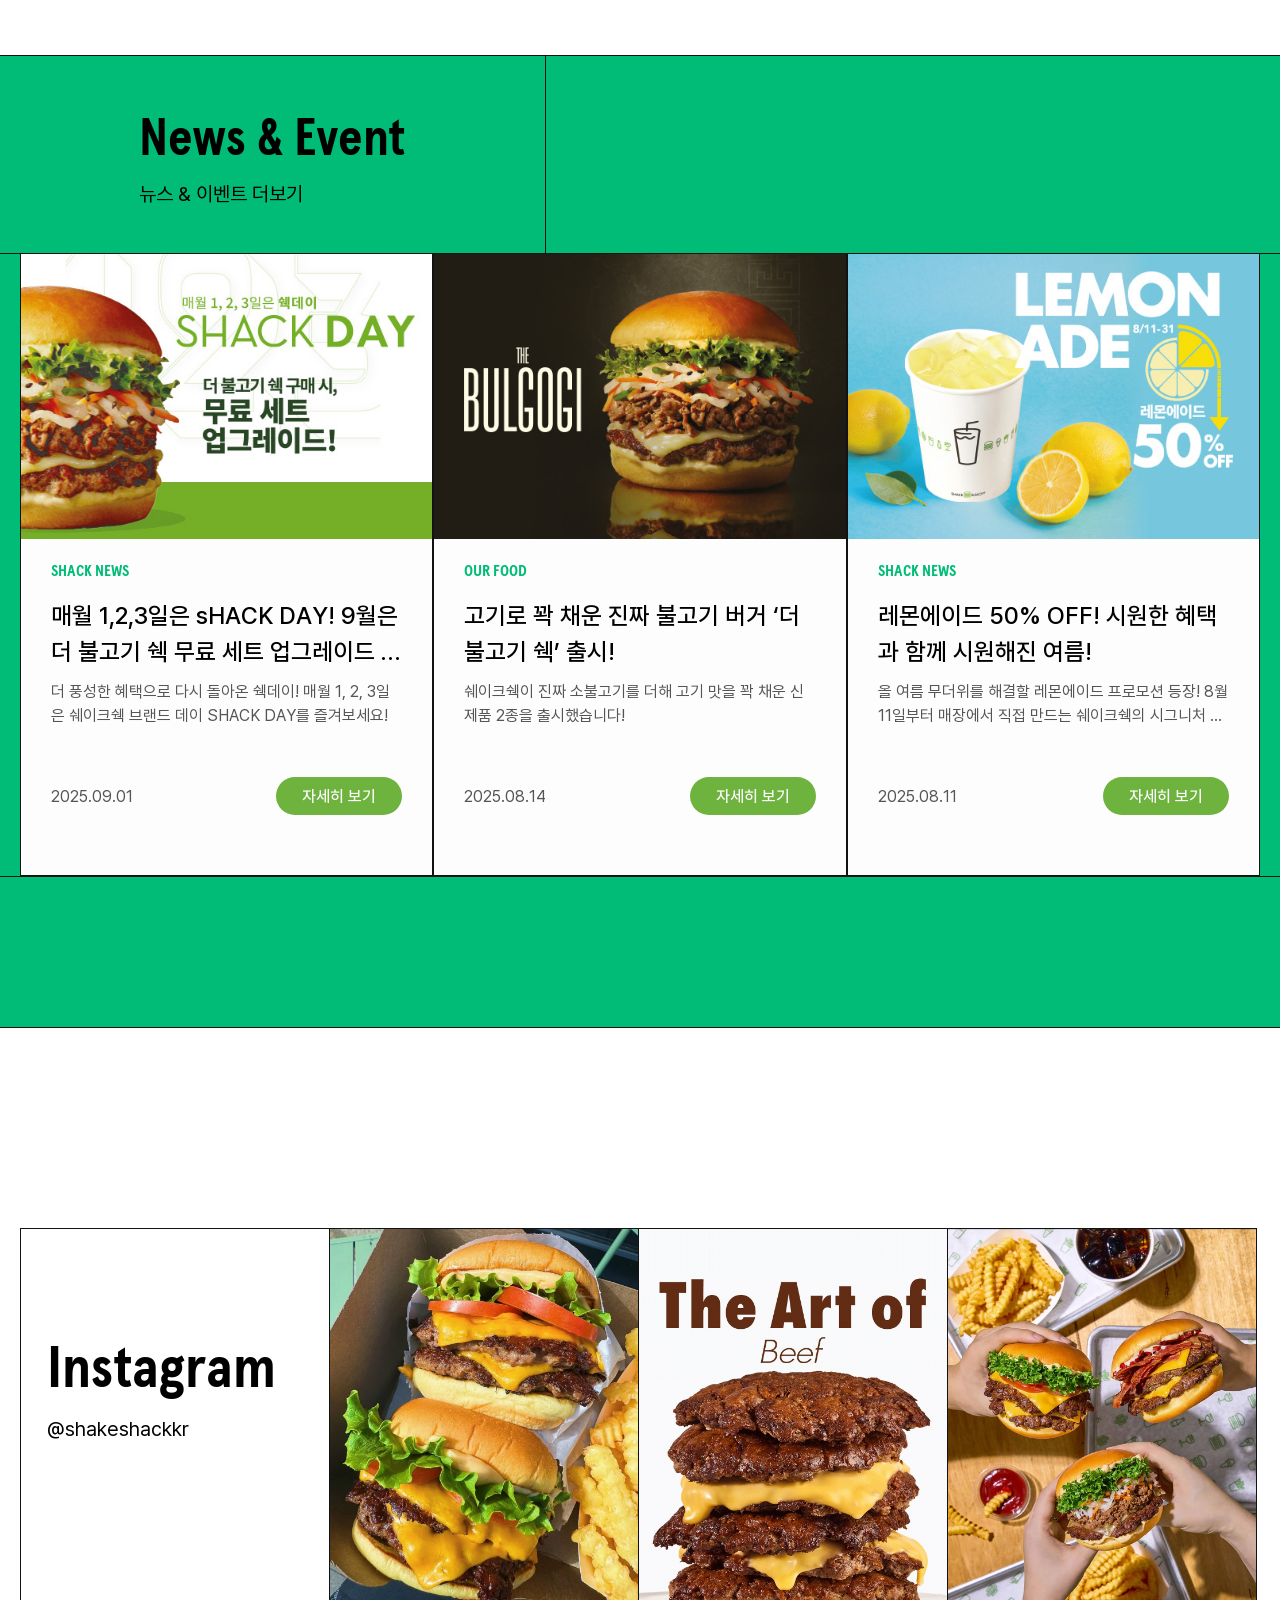
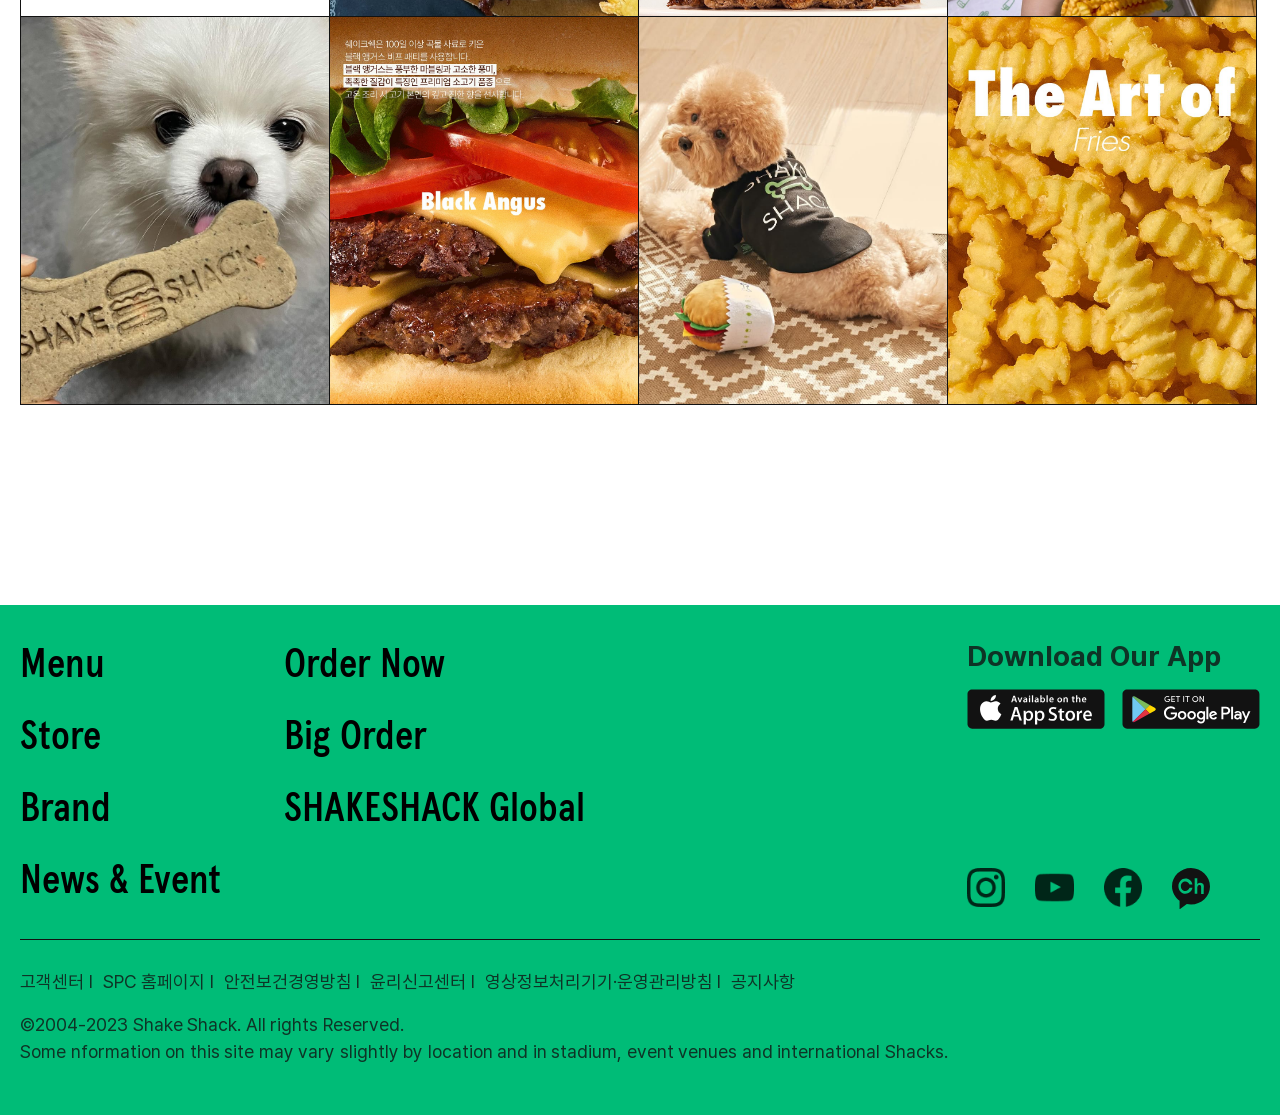
==== commit 20f431f9: "링크 새탭에서 열리도록 수정" ====
--- a/index.html
+++ b/index.html
@@ -54,7 +54,7 @@
                         </div><!-- nav_pc pc -->
 
                         <button class="nav_btn mobile"> <!-- 버튼img에 a태그 씌우지말 것!(버튼태그는 a태그와 쓰지않는다) -->
-                            <img src="img/icon/menu-button.svg" alt="메뉴버튼">
+                            <img src="img/icon/menu-grn.svg" alt="메뉴버튼">
                         </button><!-- nav_btn end -->
 
                         <!-- nav 데스크탑.ver, 모바일.ver 각각 만들어주기 -->
@@ -526,7 +526,7 @@
                             <div class="insta_text">
                                 <div class="text_wrap">
                                     <h2>Instagram</h2>
-                                    <a href="https://www.instagram.com/shakeshackkr/">
+                                    <a href="https://www.instagram.com/shakeshackkr/" target="_blank">
                                         <p>@shakeshackkr</p>
                                     </a>
                                 </div><!-- text_wrap -->
@@ -581,22 +581,22 @@
                                     <p>Download Our App</p>
                                     <div class="icon_wrap">
                                         <a
-                                            href="https://api.happypointcard.com/page/happy-story/happy-story-view.spc?idx=2477&share=Y"><img
+                                            href="https://api.happypointcard.com/page/happy-story/happy-story-view.spc?idx=2477&share=Y"target="_blank"><img
                                                 src="img/icon/app_appstore.svg" alt="애플app다운로드"></a>
                                         <a
-                                            href="https://api.happypointcard.com/page/happy-story/happy-story-view.spc?idx=2477&share=Y"><img
+                                            href="https://api.happypointcard.com/page/happy-story/happy-story-view.spc?idx=2477&share=Y"target="_blank"><img
                                                 src="img/icon/app_googleplay .svg" alt="구글app다운로드"></a>
                                     </div><!-- icon_wrap -->
                                 </div><!-- download_wrap -->
 
                                 <ul class="sns">
-                                    <li><a href="https://www.instagram.com/shakeshackkr/"><img
+                                    <li><a href="https://www.instagram.com/shakeshackkr/"target="_blank"><img
                                                 src="img/icon/Instagram.png" alt="인스타그램"></a></li>
-                                    <li><a href="https://www.youtube.com/channel/UCw86ggEkvY8_RXpvCFjNS6g"><img
+                                    <li><a href="https://www.youtube.com/channel/UCw86ggEkvY8_RXpvCFjNS6g"target="_blank"><img
                                                 src="img/icon/YouTube.png" alt="유튜브"></a></li>
-                                    <li><a href="https://www.facebook.com/shakeshackkorea"><img
+                                    <li><a href="https://www.facebook.com/shakeshackkorea"target="_blank"><img
                                                 src="img/icon/Facebook.png" alt="페이스북"></a></li>
-                                    <li><a href="https://pf.kakao.com/_xdlBDj"><img src="img/icon/kakao.svg"
+                                    <li><a href="https://pf.kakao.com/_xdlBDj"target="_blank"><img src="img/icon/kakao.svg"
                                                 alt="카카오채널"></a></li>
                                 </ul><!-- sns -->
                             </div><!-- right_wrap -->
--- a/css/main.css
+++ b/css/main.css
@@ -7,6 +7,8 @@
 
 body {
     /* position: relative; 이거 뭐때문에 썼더라..*/
+    max-width: 4000px;
+    margin: 0 auto;
 }
 
 button {
@@ -49,16 +51,17 @@
 .header .inner .nav_pc {
     display: flex;
     align-items: center;
+    font-family: 'Apercu-Condensed-Pro';
+    font-size: 20px;
+    letter-spacing: 7%;
+    font-weight: 500;
 
 }
 
 .header .inner .nav_pc .gnb {
     display: flex;
     align-items: center;
-    font-size: 18px;
-    font-weight: 500;
     margin-right: 60px;
-    /* gap: 48px; gap대신 아래 li에서 padding으로 간격띄워줌 */
 }
 
 .header .inner .nav_pc .gnb li {
@@ -68,7 +71,8 @@
     padding: 0 24px;
 }
 
-.header .inner .nav_pc .gnb li:hover {
+.header .inner .nav_pc .gnb li:hover,
+.header .inner .nav_pc .lang_wrap li:hover {
     color: #6DB33E;
     font-weight: 600;
 }
@@ -88,13 +92,15 @@
 
 .header .inner .nav_pc .gnb li:nth-child(5)::before {
     content: "Order Now";
+    cursor:pointer;
 }
 
 .header .inner .nav_pc .gnb li:nth-child(5):hover {
     background-color: #FFFFFF;
-    border: 1px solid #6db33e;
+    border: 2px solid #6db33e;
     color: #6DB33E;
     text-align: center;
+    font-family: 'Pretendard';
 }
 
 /* hover했을때 텍스트 */
@@ -114,30 +120,6 @@
     gap: 22px;
 }
 
-.header .inner .nav_pc .lang_wrap li:nth-child(1) {
-    font-size: 16px;
-    line-height: 24px;
-    font-weight: 600;
-    color: #121212;
-}
-
-.header .inner .nav_pc .lang_wrap li:nth-child(1):hover {}
-
-.header .inner .nav_pc .lang_wrap li:nth-child(2) {
-    font-weight: 300;
-    color: #8a8a8a;
-}
-
-.header .inner .nav_pc .lang_wrap li:nth-child(2):hover {
-    font-weight: 600;
-    color: #121212;
-}
-
-.header .inner .nav_pc .lang_wrap li:nth-child(2):hover li:nth-child(1) {
-    font-weight: 300;
-    color: #8a8a8a;
-}
-
 .header .inner .nav_pc .lang_wrap li a {
     display: block;
     line-height: 100px;
@@ -154,10 +136,11 @@
 
 /* main */
 .main_visual {
-    width: 100%;
+    /* width: 100%; */
+
     background-color: var(--main-color);
     margin-bottom: 200px;
-    border: solid 1px #121212;
+    border: solid 2px #121212;
     border-left: 0;
     border-right: 0;
 }
@@ -166,7 +149,7 @@
     width: 100%;
     height: 522px;
     display: flex;
-    border-bottom: 1px solid #121212;
+    border-bottom: 2px solid #121212;
     position: relative;
 }
 
@@ -188,6 +171,7 @@
 }
 
 .main_visual .main_vis_wrap_01 .main_vis_text_sec_01 .text_wrap .title_text_wrap h2 {
+    max-width: 39%;
     font-family: 'Apercu-Condensed-Pro';
     font-size: 64px;
     font-weight: 700;
@@ -195,6 +179,7 @@
 }
 
 .main_visual .main_vis_wrap_01 .main_vis_text_sec_01 .text_wrap .title_text_wrap p {
+    max-width: 39%;
     font-size: 28px;
     font-weight: 400;
     line-height: 42px;
@@ -215,7 +200,7 @@
     background-color: #90CFEE;
     display: flex;
     overflow: hidden;
-    border-left: 1px solid #121212;
+    border-left: 2px solid #121212;
 }
 
 
@@ -254,13 +239,16 @@
 }
 
 .main_visual .main_vis_wrap_02 .main_vis_text_sec_02 .text_wrap p {
+    max-width: 39%;
     font-size: 20px;
     font-weight: 400;
     line-height: 30px;
     margin-bottom: 12px;
+
 }
 
 .main_visual .main_vis_wrap_02 .main_vis_text_sec_02 .text_wrap strong {
+    max-width: 39%;
     font-size: 20px;
     line-height: 30px;
 }
@@ -277,7 +265,7 @@
     display: flex;
     justify-content: center;
     align-items: center;
-    border-left: 1px solid #121212;
+    border-left: 2px solid #121212;
 }
 
 .main_visual .main_vis_wrap_02 .main_vis_list .main_vis_item img {
@@ -336,6 +324,7 @@
 .section_rec .inner .item:hover img {
     transform: scale3d(1, 1, 1) rotateX(0deg) rotateY(0deg) rotateZ(-3deg) skew(0deg, 0deg);
 }
+
 
 .section_rec .inner .item:nth-child(1) {
     margin: 0 -1px;
@@ -448,9 +437,6 @@
 /* section_menu */
 
 .section_menu {
-    width: 100%;
-    /* max-width: 1920px; */
-    /* 피그마 디자인 기준 */
     height: 472px;
     /* 고정높이 */
     margin: 0 auto;
@@ -606,7 +592,7 @@
     justify-content: space-between;
     transform: translateY(30%);
 
-        
+
 }
 
 .section_store .store_right .inner .text_wrap {
@@ -633,6 +619,11 @@
     justify-content: space-between;
     background-color: var(--main-color);
     border-radius: 50px;
+}
+
+.section_store .store_right .inner .search_box input, 
+textarea {
+    padding: 0;
 }
 
 .section_store .store_right .inner .search_box input[type="text"] {
